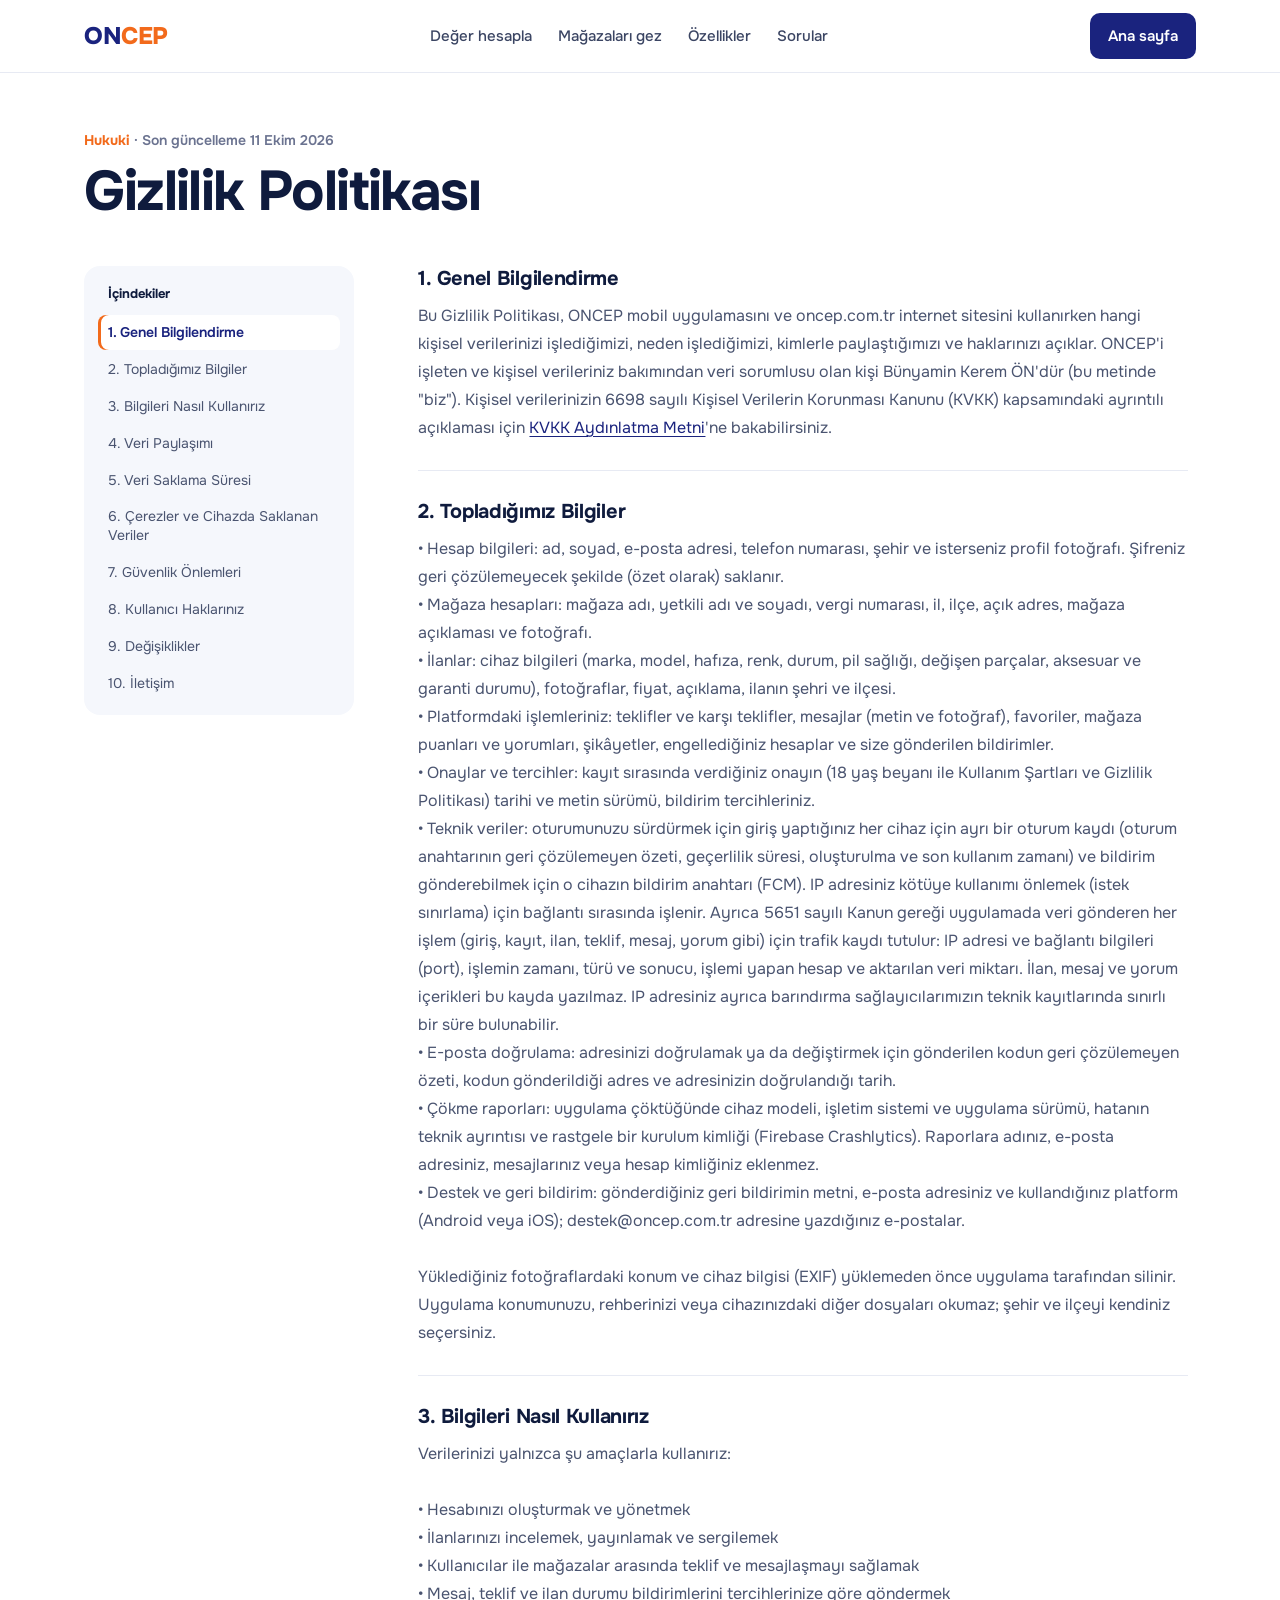
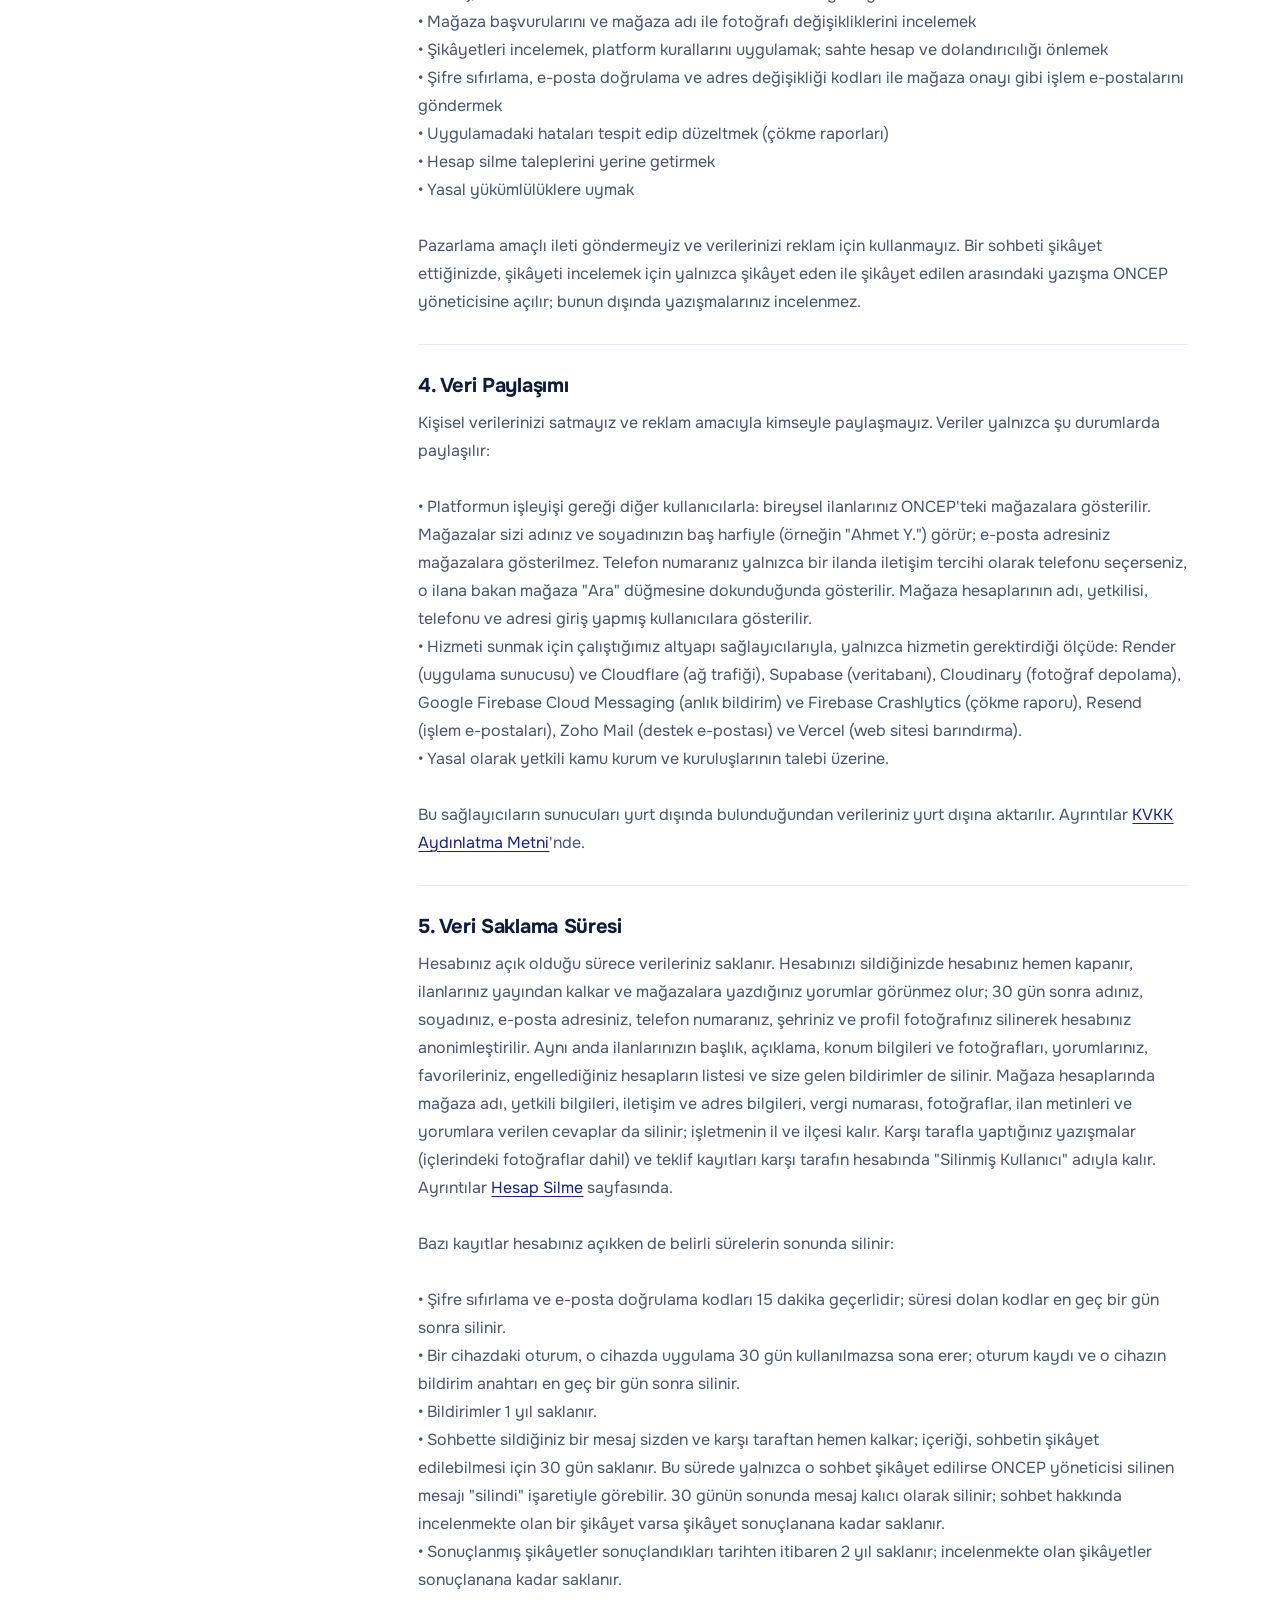
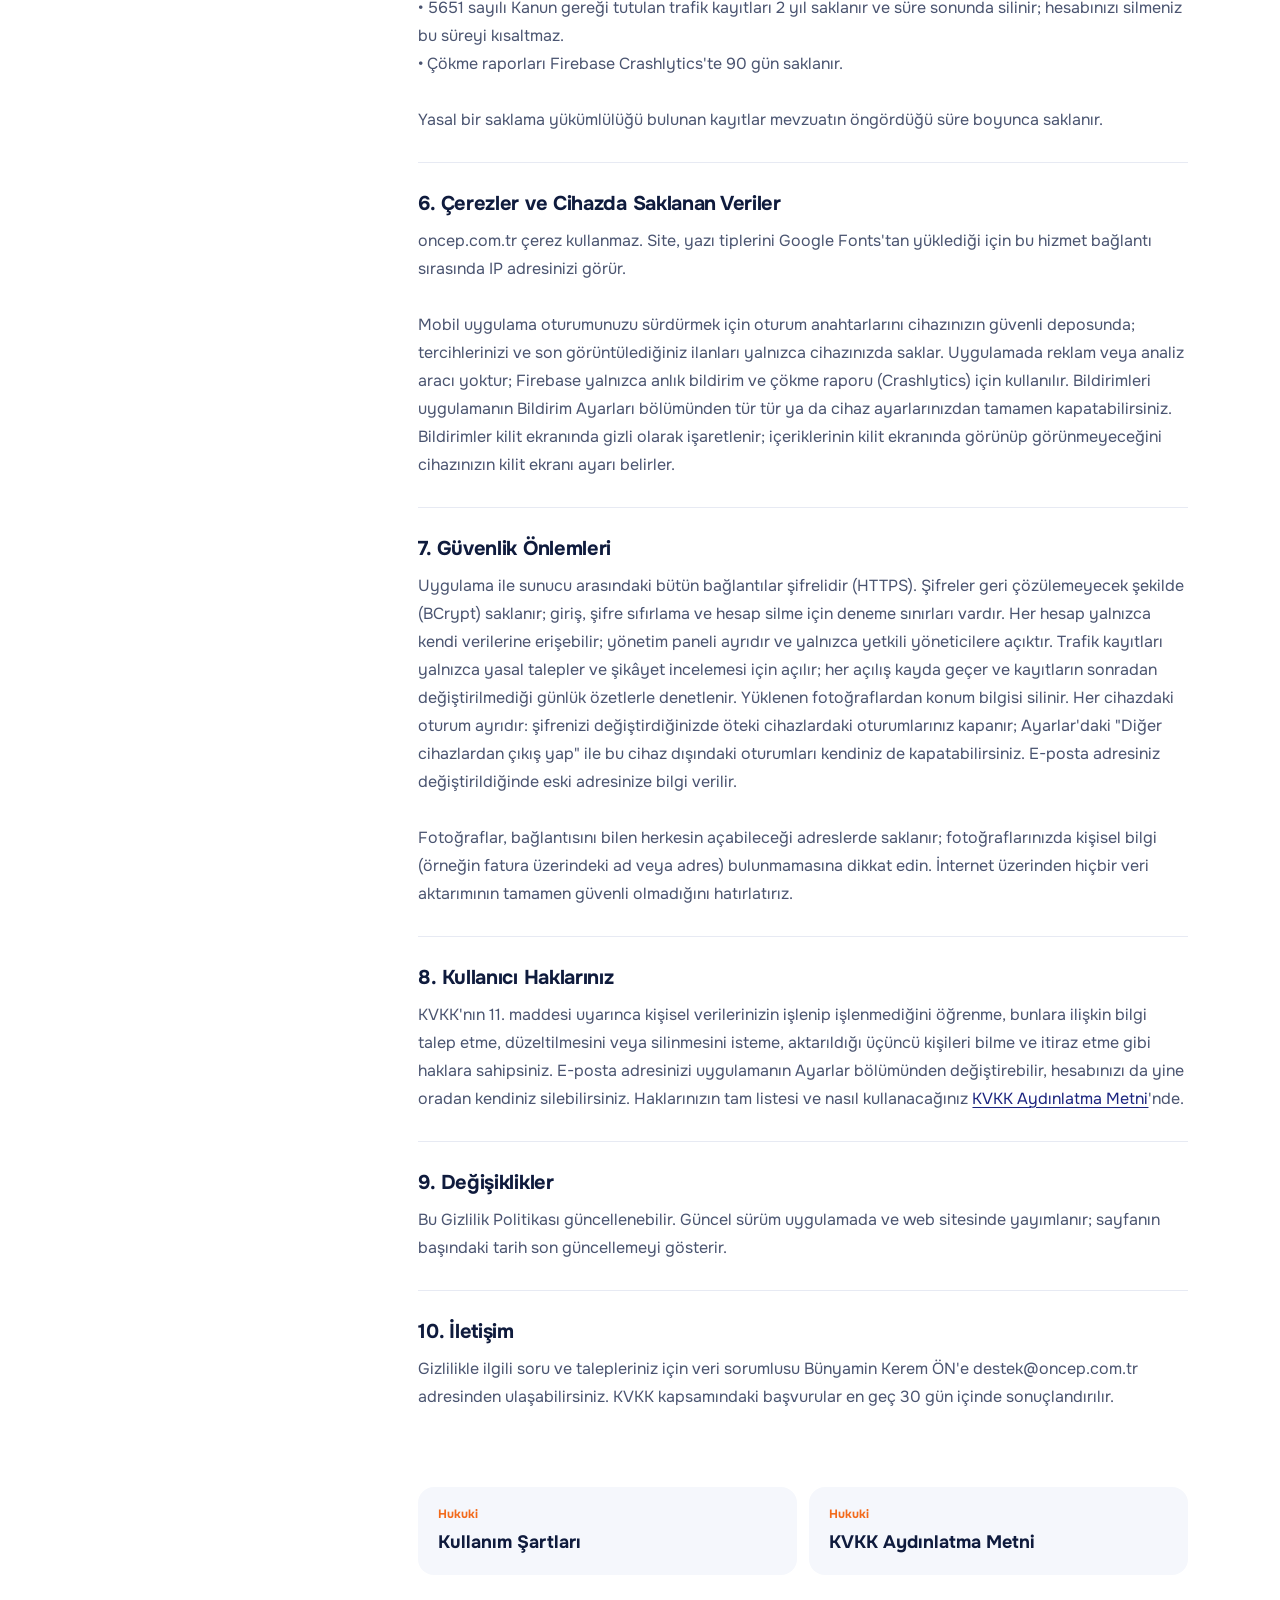
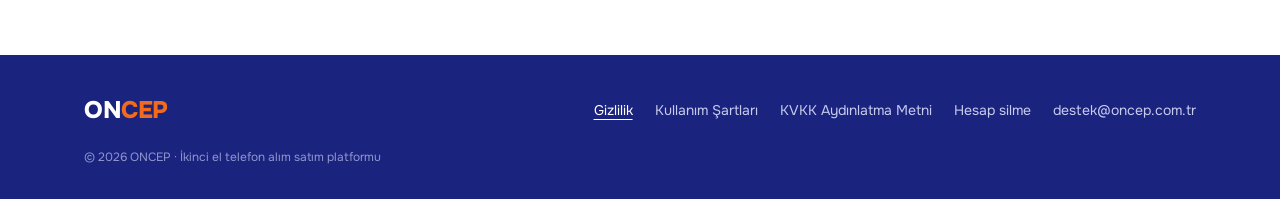
==== gizlilik/index.html @ 64d4b986 "Gizlilik §5: silinen mesaj 30 gün şikâyet için saklanıyor (Y14) Uygulamanın app_tr.arb metninden too" ====
<!DOCTYPE html>
<html lang="tr">
<head>
<meta charset="UTF-8">
<meta name="viewport" content="width=device-width, initial-scale=1.0, viewport-fit=cover">
<title>Gizlilik Politikası — ONCEP</title>
<meta name="description" content="ONCEP Gizlilik Politikası. Son güncelleme: 11 Ekim 2026.">
<link rel="canonical" href="https://oncep.com.tr/gizlilik">
<meta property="og:title" content="Gizlilik Politikası — ONCEP">
<meta property="og:type" content="article">
<meta property="og:url" content="https://oncep.com.tr/gizlilik">
<meta property="og:site_name" content="ONCEP">
<meta property="og:locale" content="tr_TR">
<meta property="og:image" content="https://oncep.com.tr/paylasim.png">
<meta property="og:image:width" content="1200">
<meta property="og:image:height" content="630">
<meta property="og:image:alt" content="ONCEP: Telefonunu sat, mağazalar teklif versin.">
<meta name="twitter:card" content="summary_large_image">
<meta name="twitter:image" content="https://oncep.com.tr/paylasim.png">
<meta name="theme-color" content="#FFFFFF">
<link rel="icon" href="/favicon.ico" sizes="16x16 32x32 48x48">
<link rel="icon" href="/favicon-96x96.png" type="image/png" sizes="96x96">
<link rel="icon" href="/favicon-192x192.png" type="image/png" sizes="192x192">
<link rel="apple-touch-icon" href="/apple-touch-icon.png">
<link rel="preconnect" href="https://fonts.googleapis.com">
<link rel="preconnect" href="https://fonts.gstatic.com" crossorigin>
<link href="https://fonts.googleapis.com/css2?family=Onest:wght@400;500;600;700;800&display=swap" rel="stylesheet">
<link rel="stylesheet" href="/sayfa.css">
</head>
<body>
  <header class="ust">
    <div class="kap">
      <a class="logo" href="/" aria-label="ONCEP ana sayfa"><b>ON</b><i>CEP</i></a>
      <nav class="ana-nav" aria-label="Site"><a href="/#hesap">Değer hesapla</a><a href="/#gez">Mağazaları gez</a><a href="/#ozellikler">Özellikler</a><a href="/#sss">Sorular</a></nav>
      <a class="cta" href="/">Ana sayfa</a>
    </div>
  </header>

  <main>
    <p class="alt-yazi"><b>Hukuki</b> · Son güncelleme 11 Ekim 2026</p>
    <h1>Gizlilik Politikası</h1>

    <div class="duzen">
      <nav class="icindekiler" aria-label="İçindekiler">
        <p class="alt-yazi">İçindekiler</p>
        <ol>
          <li><a href="#b1">1. Genel Bilgilendirme</a></li>
          <li><a href="#b2">2. Topladığımız Bilgiler</a></li>
          <li><a href="#b3">3. Bilgileri Nasıl Kullanırız</a></li>
          <li><a href="#b4">4. Veri Paylaşımı</a></li>
          <li><a href="#b5">5. Veri Saklama Süresi</a></li>
          <li><a href="#b6">6. Çerezler ve Cihazda Saklanan Veriler</a></li>
          <li><a href="#b7">7. Güvenlik Önlemleri</a></li>
          <li><a href="#b8">8. Kullanıcı Haklarınız</a></li>
          <li><a href="#b9">9. Değişiklikler</a></li>
          <li><a href="#b10">10. İletişim</a></li>
        </ol>
      </nav>

      <div class="metin">
        <section id="b1">
          <h2>1. Genel Bilgilendirme</h2>
          <p>Bu Gizlilik Politikası, ONCEP mobil uygulamasını ve oncep.com.tr internet sitesini kullanırken hangi kişisel verilerinizi işlediğimizi, neden işlediğimizi, kimlerle paylaştığımızı ve haklarınızı açıklar. ONCEP'i işleten ve kişisel verileriniz bakımından veri sorumlusu olan kişi Bünyamin Kerem ÖN'dür (bu metinde &quot;biz&quot;). Kişisel verilerinizin 6698 sayılı Kişisel Verilerin Korunması Kanunu (KVKK) kapsamındaki ayrıntılı açıklaması için <a href="/kvkk">KVKK Aydınlatma Metni</a>'ne bakabilirsiniz.</p>
        </section>
        <section id="b2">
          <h2>2. Topladığımız Bilgiler</h2>
          <p>• Hesap bilgileri: ad, soyad, e-posta adresi, telefon numarası, şehir ve isterseniz profil fotoğrafı. Şifreniz geri çözülemeyecek şekilde (özet olarak) saklanır.
• Mağaza hesapları: mağaza adı, yetkili adı ve soyadı, vergi numarası, il, ilçe, açık adres, mağaza açıklaması ve fotoğrafı.
• İlanlar: cihaz bilgileri (marka, model, hafıza, renk, durum, pil sağlığı, değişen parçalar, aksesuar ve garanti durumu), fotoğraflar, fiyat, açıklama, ilanın şehri ve ilçesi.
• Platformdaki işlemleriniz: teklifler ve karşı teklifler, mesajlar (metin ve fotoğraf), favoriler, mağaza puanları ve yorumları, şikâyetler, engellediğiniz hesaplar ve size gönderilen bildirimler.
• Onaylar ve tercihler: kayıt sırasında verdiğiniz onayın (18 yaş beyanı ile Kullanım Şartları ve Gizlilik Politikası) tarihi ve metin sürümü, bildirim tercihleriniz.
• Teknik veriler: oturumunuzu sürdürmek için giriş yaptığınız her cihaz için ayrı bir oturum kaydı (oturum anahtarının geri çözülemeyen özeti, geçerlilik süresi, oluşturulma ve son kullanım zamanı) ve bildirim gönderebilmek için o cihazın bildirim anahtarı (FCM). IP adresiniz kötüye kullanımı önlemek (istek sınırlama) için bağlantı sırasında işlenir. Ayrıca 5651 sayılı Kanun gereği uygulamada veri gönderen her işlem (giriş, kayıt, ilan, teklif, mesaj, yorum gibi) için trafik kaydı tutulur: IP adresi ve bağlantı bilgileri (port), işlemin zamanı, türü ve sonucu, işlemi yapan hesap ve aktarılan veri miktarı. İlan, mesaj ve yorum içerikleri bu kayda yazılmaz. IP adresiniz ayrıca barındırma sağlayıcılarımızın teknik kayıtlarında sınırlı bir süre bulunabilir.
• E-posta doğrulama: adresinizi doğrulamak ya da değiştirmek için gönderilen kodun geri çözülemeyen özeti, kodun gönderildiği adres ve adresinizin doğrulandığı tarih.
• Çökme raporları: uygulama çöktüğünde cihaz modeli, işletim sistemi ve uygulama sürümü, hatanın teknik ayrıntısı ve rastgele bir kurulum kimliği (Firebase Crashlytics). Raporlara adınız, e-posta adresiniz, mesajlarınız veya hesap kimliğiniz eklenmez.
• Destek ve geri bildirim: gönderdiğiniz geri bildirimin metni, e-posta adresiniz ve kullandığınız platform (Android veya iOS); destek@oncep.com.tr adresine yazdığınız e-postalar.

Yüklediğiniz fotoğraflardaki konum ve cihaz bilgisi (EXIF) yüklemeden önce uygulama tarafından silinir. Uygulama konumunuzu, rehberinizi veya cihazınızdaki diğer dosyaları okumaz; şehir ve ilçeyi kendiniz seçersiniz.</p>
        </section>
        <section id="b3">
          <h2>3. Bilgileri Nasıl Kullanırız</h2>
          <p>Verilerinizi yalnızca şu amaçlarla kullanırız:

• Hesabınızı oluşturmak ve yönetmek
• İlanlarınızı incelemek, yayınlamak ve sergilemek
• Kullanıcılar ile mağazalar arasında teklif ve mesajlaşmayı sağlamak
• Mesaj, teklif ve ilan durumu bildirimlerini tercihlerinize göre göndermek
• Mağaza başvurularını ve mağaza adı ile fotoğrafı değişikliklerini incelemek
• Şikâyetleri incelemek, platform kurallarını uygulamak; sahte hesap ve dolandırıcılığı önlemek
• Şifre sıfırlama, e-posta doğrulama ve adres değişikliği kodları ile mağaza onayı gibi işlem e-postalarını göndermek
• Uygulamadaki hataları tespit edip düzeltmek (çökme raporları)
• Hesap silme taleplerini yerine getirmek
• Yasal yükümlülüklere uymak

Pazarlama amaçlı ileti göndermeyiz ve verilerinizi reklam için kullanmayız. Bir sohbeti şikâyet ettiğinizde, şikâyeti incelemek için yalnızca şikâyet eden ile şikâyet edilen arasındaki yazışma ONCEP yöneticisine açılır; bunun dışında yazışmalarınız incelenmez.</p>
        </section>
        <section id="b4">
          <h2>4. Veri Paylaşımı</h2>
          <p>Kişisel verilerinizi satmayız ve reklam amacıyla kimseyle paylaşmayız. Veriler yalnızca şu durumlarda paylaşılır:

• Platformun işleyişi gereği diğer kullanıcılarla: bireysel ilanlarınız ONCEP'teki mağazalara gösterilir. Mağazalar sizi adınız ve soyadınızın baş harfiyle (örneğin &quot;Ahmet Y.&quot;) görür; e-posta adresiniz mağazalara gösterilmez. Telefon numaranız yalnızca bir ilanda iletişim tercihi olarak telefonu seçerseniz, o ilana bakan mağaza &quot;Ara&quot; düğmesine dokunduğunda gösterilir. Mağaza hesaplarının adı, yetkilisi, telefonu ve adresi giriş yapmış kullanıcılara gösterilir.
• Hizmeti sunmak için çalıştığımız altyapı sağlayıcılarıyla, yalnızca hizmetin gerektirdiği ölçüde: Render (uygulama sunucusu) ve Cloudflare (ağ trafiği), Supabase (veritabanı), Cloudinary (fotoğraf depolama), Google Firebase Cloud Messaging (anlık bildirim) ve Firebase Crashlytics (çökme raporu), Resend (işlem e-postaları), Zoho Mail (destek e-postası) ve Vercel (web sitesi barındırma).
• Yasal olarak yetkili kamu kurum ve kuruluşlarının talebi üzerine.

Bu sağlayıcıların sunucuları yurt dışında bulunduğundan verileriniz yurt dışına aktarılır. Ayrıntılar <a href="/kvkk">KVKK Aydınlatma Metni</a>'nde.</p>
        </section>
        <section id="b5">
          <h2>5. Veri Saklama Süresi</h2>
          <p>Hesabınız açık olduğu sürece verileriniz saklanır. Hesabınızı sildiğinizde hesabınız hemen kapanır, ilanlarınız yayından kalkar ve mağazalara yazdığınız yorumlar görünmez olur; 30 gün sonra adınız, soyadınız, e-posta adresiniz, telefon numaranız, şehriniz ve profil fotoğrafınız silinerek hesabınız anonimleştirilir. Aynı anda ilanlarınızın başlık, açıklama, konum bilgileri ve fotoğrafları, yorumlarınız, favorileriniz, engellediğiniz hesapların listesi ve size gelen bildirimler de silinir. Mağaza hesaplarında mağaza adı, yetkili bilgileri, iletişim ve adres bilgileri, vergi numarası, fotoğraflar, ilan metinleri ve yorumlara verilen cevaplar da silinir; işletmenin il ve ilçesi kalır. Karşı tarafla yaptığınız yazışmalar (içlerindeki fotoğraflar dahil) ve teklif kayıtları karşı tarafın hesabında &quot;Silinmiş Kullanıcı&quot; adıyla kalır. Ayrıntılar <a href="/hesap-silme">Hesap Silme</a> sayfasında.

Bazı kayıtlar hesabınız açıkken de belirli sürelerin sonunda silinir:

• Şifre sıfırlama ve e-posta doğrulama kodları 15 dakika geçerlidir; süresi dolan kodlar en geç bir gün sonra silinir.
• Bir cihazdaki oturum, o cihazda uygulama 30 gün kullanılmazsa sona erer; oturum kaydı ve o cihazın bildirim anahtarı en geç bir gün sonra silinir.
• Bildirimler 1 yıl saklanır.
• Sohbette sildiğiniz bir mesaj sizden ve karşı taraftan hemen kalkar; içeriği, sohbetin şikâyet edilebilmesi için 30 gün saklanır. Bu sürede yalnızca o sohbet şikâyet edilirse ONCEP yöneticisi silinen mesajı &quot;silindi&quot; işaretiyle görebilir. 30 günün sonunda mesaj kalıcı olarak silinir; sohbet hakkında incelenmekte olan bir şikâyet varsa şikâyet sonuçlanana kadar saklanır.
• Sonuçlanmış şikâyetler sonuçlandıkları tarihten itibaren 2 yıl saklanır; incelenmekte olan şikâyetler sonuçlanana kadar saklanır.
• 5651 sayılı Kanun gereği tutulan trafik kayıtları 2 yıl saklanır ve süre sonunda silinir; hesabınızı silmeniz bu süreyi kısaltmaz.
• Çökme raporları Firebase Crashlytics'te 90 gün saklanır.

Yasal bir saklama yükümlülüğü bulunan kayıtlar mevzuatın öngördüğü süre boyunca saklanır.</p>
        </section>
        <section id="b6">
          <h2>6. Çerezler ve Cihazda Saklanan Veriler</h2>
          <p>oncep.com.tr çerez kullanmaz. Site, yazı tiplerini Google Fonts'tan yüklediği için bu hizmet bağlantı sırasında IP adresinizi görür.

Mobil uygulama oturumunuzu sürdürmek için oturum anahtarlarını cihazınızın güvenli deposunda; tercihlerinizi ve son görüntülediğiniz ilanları yalnızca cihazınızda saklar. Uygulamada reklam veya analiz aracı yoktur; Firebase yalnızca anlık bildirim ve çökme raporu (Crashlytics) için kullanılır. Bildirimleri uygulamanın Bildirim Ayarları bölümünden tür tür ya da cihaz ayarlarınızdan tamamen kapatabilirsiniz. Bildirimler kilit ekranında gizli olarak işaretlenir; içeriklerinin kilit ekranında görünüp görünmeyeceğini cihazınızın kilit ekranı ayarı belirler.</p>
        </section>
        <section id="b7">
          <h2>7. Güvenlik Önlemleri</h2>
          <p>Uygulama ile sunucu arasındaki bütün bağlantılar şifrelidir (HTTPS). Şifreler geri çözülemeyecek şekilde (BCrypt) saklanır; giriş, şifre sıfırlama ve hesap silme için deneme sınırları vardır. Her hesap yalnızca kendi verilerine erişebilir; yönetim paneli ayrıdır ve yalnızca yetkili yöneticilere açıktır. Trafik kayıtları yalnızca yasal talepler ve şikâyet incelemesi için açılır; her açılış kayda geçer ve kayıtların sonradan değiştirilmediği günlük özetlerle denetlenir. Yüklenen fotoğraflardan konum bilgisi silinir. Her cihazdaki oturum ayrıdır: şifrenizi değiştirdiğinizde öteki cihazlardaki oturumlarınız kapanır; Ayarlar'daki &quot;Diğer cihazlardan çıkış yap&quot; ile bu cihaz dışındaki oturumları kendiniz de kapatabilirsiniz. E-posta adresiniz değiştirildiğinde eski adresinize bilgi verilir.

Fotoğraflar, bağlantısını bilen herkesin açabileceği adreslerde saklanır; fotoğraflarınızda kişisel bilgi (örneğin fatura üzerindeki ad veya adres) bulunmamasına dikkat edin. İnternet üzerinden hiçbir veri aktarımının tamamen güvenli olmadığını hatırlatırız.</p>
        </section>
        <section id="b8">
          <h2>8. Kullanıcı Haklarınız</h2>
          <p>KVKK'nın 11. maddesi uyarınca kişisel verilerinizin işlenip işlenmediğini öğrenme, bunlara ilişkin bilgi talep etme, düzeltilmesini veya silinmesini isteme, aktarıldığı üçüncü kişileri bilme ve itiraz etme gibi haklara sahipsiniz. E-posta adresinizi uygulamanın Ayarlar bölümünden değiştirebilir, hesabınızı da yine oradan kendiniz silebilirsiniz. Haklarınızın tam listesi ve nasıl kullanacağınız <a href="/kvkk">KVKK Aydınlatma Metni</a>'nde.</p>
        </section>
        <section id="b9">
          <h2>9. Değişiklikler</h2>
          <p>Bu Gizlilik Politikası güncellenebilir. Güncel sürüm uygulamada ve web sitesinde yayımlanır; sayfanın başındaki tarih son güncellemeyi gösterir.</p>
        </section>
        <section id="b10">
          <h2>10. İletişim</h2>
          <p>Gizlilikle ilgili soru ve talepleriniz için veri sorumlusu Bünyamin Kerem ÖN'e destek@oncep.com.tr adresinden ulaşabilirsiniz. KVKK kapsamındaki başvurular en geç 30 gün içinde sonuçlandırılır.</p>
        </section>

        <nav class="diger" aria-label="Diğer hukuki metinler">
          <a href="/kullanim-sartlari"><small>Hukuki</small><b>Kullanım Şartları</b></a>
          <a href="/kvkk"><small>Hukuki</small><b>KVKK Aydınlatma Metni</b></a>
        </nav>
      </div>
    </div>
  </main>

  <footer class="alt">
    <div class="kap">
      <div class="alt-ust">
        <a class="logo" href="/" aria-label="ONCEP ana sayfa"><b>ON</b><i>CEP</i></a>
        <nav aria-label="Yasal ve iletişim"><a href="/gizlilik" aria-current="page">Gizlilik</a><a href="/kullanim-sartlari">Kullanım Şartları</a><a href="/kvkk">KVKK Aydınlatma Metni</a><a href="/hesap-silme">Hesap silme</a><a href="mailto:destek@oncep.com.tr">destek@oncep.com.tr</a></nav>
      </div>
      <p class="telif">© 2026 ONCEP · İkinci el telefon alım satım platformu</p>
    </div>
  </footer>

  <script>
    // İçindekilerde okunan bölümü işaretle. Yalnız görsel yardım; JS yoksa sayfa aynı.
    (function () {
      var baglar = Array.prototype.slice.call(document.querySelectorAll('.icindekiler a'));
      if (!('IntersectionObserver' in window) || !baglar.length) return;
      var gozcu = new IntersectionObserver(function (girdiler) {
        girdiler.forEach(function (g) {
          if (!g.isIntersecting) return;
          baglar.forEach(function (a) { a.classList.toggle('aktif', a.getAttribute('href') === '#' + g.target.id); });
        });
      }, { rootMargin: '-20% 0px -70% 0px' });
      document.querySelectorAll('.metin section').forEach(function (s) { gozcu.observe(s); });
    })();
  </script>
</body>
</html>
---- sayfa.css ----
/* Alt sayfaların ortak stili: gizlilik, kvkk, kullanim-sartlari, hesap-silme, ilan-ac.
   Renkler ve yazı tipi ana sayfayla (tool/ana-sayfa/uret.js) aynı; biri değişirse öbürü de.
   Türkçe büyük harf tuzağı yüzünden text-transform: uppercase KULLANILMIYOR. */
:root {
  color-scheme: light;
  --zemin: #FFFFFF; --zemin-2: #F5F7FC; --yumusak: #F1F3FA; --cizgi: #E7EAF3; --alan: #D9DEEC;
  --murekkep: #0F1B3D; --metin: #4A5470; --soluk: #6B7390;
  --lacivert: #1A237E; --lacivert-metin: #C7CCEE;
  --turuncu: #F26A1B;
  --yazi: 'Onest', system-ui, -apple-system, 'Segoe UI', sans-serif;
  --kenar: clamp(20px, 6.6vw, 96px);
}
* { box-sizing: border-box; }
html { scroll-padding-top: 96px; scroll-behavior: smooth; }
body { margin: 0; background: var(--zemin); color: var(--murekkep); font-family: var(--yazi); font-size: 16px; line-height: 1.6; -webkit-font-smoothing: antialiased; }
a { color: var(--lacivert); text-underline-offset: 3px; }
a:hover { color: var(--turuncu); }
:focus-visible { outline: 2px solid var(--turuncu); outline-offset: 3px; border-radius: 4px; }
.kap { max-width: 1280px; margin: 0 auto; padding-left: var(--kenar); padding-right: var(--kenar); }
.logo { font-weight: 800; font-size: 24px; letter-spacing: -0.5px; text-decoration: none; }
.logo b { color: var(--lacivert); font-weight: 800; }
.logo i { color: var(--turuncu); font-style: normal; }

/* Üst çubuk */
.ust { position: sticky; top: 0; z-index: 30; background: rgba(255, 255, 255, 0.95); -webkit-backdrop-filter: blur(10px); backdrop-filter: blur(10px); border-bottom: 1px solid var(--cizgi); }
.ust .kap { display: flex; align-items: center; justify-content: space-between; gap: 24px; height: 72px; }
.ana-nav { display: flex; gap: 26px; font-size: 15px; font-weight: 500; }
.ana-nav a { text-decoration: none; color: #3B4563; }
.ana-nav a:hover { color: var(--turuncu); }
.ust .cta { text-decoration: none; background: var(--lacivert); color: #FFFFFF; padding: 11px 18px; border-radius: 10px; font-size: 15px; font-weight: 600; white-space: nowrap; }
.ust .cta:hover { color: #FFFFFF; background: #141B66; }

/* Belge sayfaları: gizlilik, kvkk, kullanım şartları, hesap silme */
main { max-width: 1280px; margin: 0 auto; padding: 56px var(--kenar) 80px; }
.alt-yazi { margin: 0; font-size: 14px; font-weight: 600; color: var(--soluk); }
.alt-yazi b { color: var(--turuncu); font-weight: 700; }
h1 { margin: 12px 0 0; font-size: clamp(34px, 5vw, 56px); line-height: 1.05; letter-spacing: -1.6px; font-weight: 700; text-wrap: balance; }
.duzen { display: grid; grid-template-columns: 270px minmax(0, 1fr); gap: clamp(32px, 5vw, 72px); margin-top: 44px; align-items: start; }
.icindekiler { position: sticky; top: 96px; background: var(--zemin-2); border-radius: 16px; padding: 18px 14px 14px; }
.icindekiler .alt-yazi { padding: 0 10px; font-size: 13px; font-weight: 700; color: var(--murekkep); }
.icindekiler ol { list-style: none; margin: 10px 0 0; padding: 0; display: grid; gap: 2px; }
.icindekiler a { display: block; padding: 8px 10px; border-radius: 8px; color: var(--metin); text-decoration: none; font-size: 14px; line-height: 1.35; }
.icindekiler a:hover { background: #FFFFFF; color: var(--murekkep); }
.icindekiler a.aktif { background: #FFFFFF; color: var(--lacivert); font-weight: 600; box-shadow: inset 3px 0 0 var(--turuncu); }
.metin { max-width: 70ch; min-width: 0; }
.metin section { padding: 28px 0; border-top: 1px solid var(--cizgi); }
.metin section:first-child { border-top: 0; padding-top: 0; }
h2 { margin: 0 0 10px; font-size: 20px; font-weight: 700; line-height: 1.3; letter-spacing: -0.3px; }
.metin section p { margin: 0; white-space: pre-line; color: var(--metin); line-height: 1.75; overflow-wrap: anywhere; }
.diger { margin-top: 48px; display: grid; grid-template-columns: repeat(2, minmax(0, 1fr)); gap: 12px; }
.diger a { display: flex; flex-direction: column; gap: 4px; padding: 18px 20px; border-radius: 16px; background: var(--zemin-2); color: var(--murekkep); text-decoration: none; }
.diger a:hover { color: var(--murekkep); box-shadow: inset 0 0 0 1.5px var(--alan); }
.diger small { font-size: 12px; font-weight: 700; color: var(--turuncu); }
.diger b { font-size: 18px; }

/* Paylaşılan ilan sayfası */
.ilan-sayfa { background: var(--zemin-2); }
.ilan-ana { max-width: 680px; padding-top: 72px; padding-bottom: 96px; }
.ilan-kart { background: #FFFFFF; border-radius: 24px; padding: clamp(24px, 5vw, 44px); box-shadow: 0 1px 0 var(--cizgi), 0 24px 48px rgba(15, 27, 61, 0.08); display: flex; flex-direction: column; gap: 18px; }
.ilan-kart h1 { margin: 0; }
.ilan-kart h1 em { font-style: normal; color: var(--turuncu); }
.ilan-kart > p { margin: 0; font-size: 17px; line-height: 1.55; color: var(--metin); }
.ilan-kart > p.alt-yazi { font-size: 14px; color: var(--soluk); }
.ilan-kart > p.not { font-size: 14px; color: var(--soluk); }
.dugmeler { display: flex; gap: 12px; flex-wrap: wrap; }
.dugme { display: inline-flex; align-items: center; justify-content: center; padding: 15px 22px; border-radius: 12px; font-size: 16px; font-weight: 600; text-decoration: none; text-align: center; }
.dugme.ana { background: var(--turuncu); color: #FFFFFF; }
.dugme.ana:hover { background: #DD5A0E; color: #FFFFFF; }
.dugme.ikincil { background: var(--yumusak); color: var(--lacivert); }

/* Alt bilgi */
.alt { background: var(--lacivert); color: var(--lacivert-metin); }
.alt .kap { padding-top: 36px; padding-bottom: 32px; display: flex; flex-direction: column; gap: 18px; }
.alt-ust { display: flex; justify-content: space-between; align-items: center; gap: 18px; flex-wrap: wrap; }
.alt .logo b { color: #FFFFFF; }
.alt nav { display: flex; flex-wrap: wrap; gap: 10px 22px; font-size: 14px; }
.alt nav a { color: var(--lacivert-metin); text-decoration: none; }
.alt nav a:hover, .alt nav a[aria-current] { color: #FFFFFF; }
.alt nav a[aria-current] { text-decoration: underline; text-underline-offset: 4px; }
.telif { margin: 0; font-size: 12px; line-height: 1.6; color: #8F96CF; }

@media (max-width: 900px) {
  .ana-nav { display: none; }
  .duzen { grid-template-columns: 1fr; gap: 28px; margin-top: 32px; }
  .icindekiler { position: static; }
}
@media (max-width: 560px) {
  main { padding-top: 36px; padding-bottom: 56px; }
  .diger { grid-template-columns: 1fr; }
  .dugmeler { flex-direction: column; }
  .ilan-ana { padding-top: 32px; }
}
@media (prefers-reduced-motion: reduce) {
  html { scroll-behavior: auto; }
}
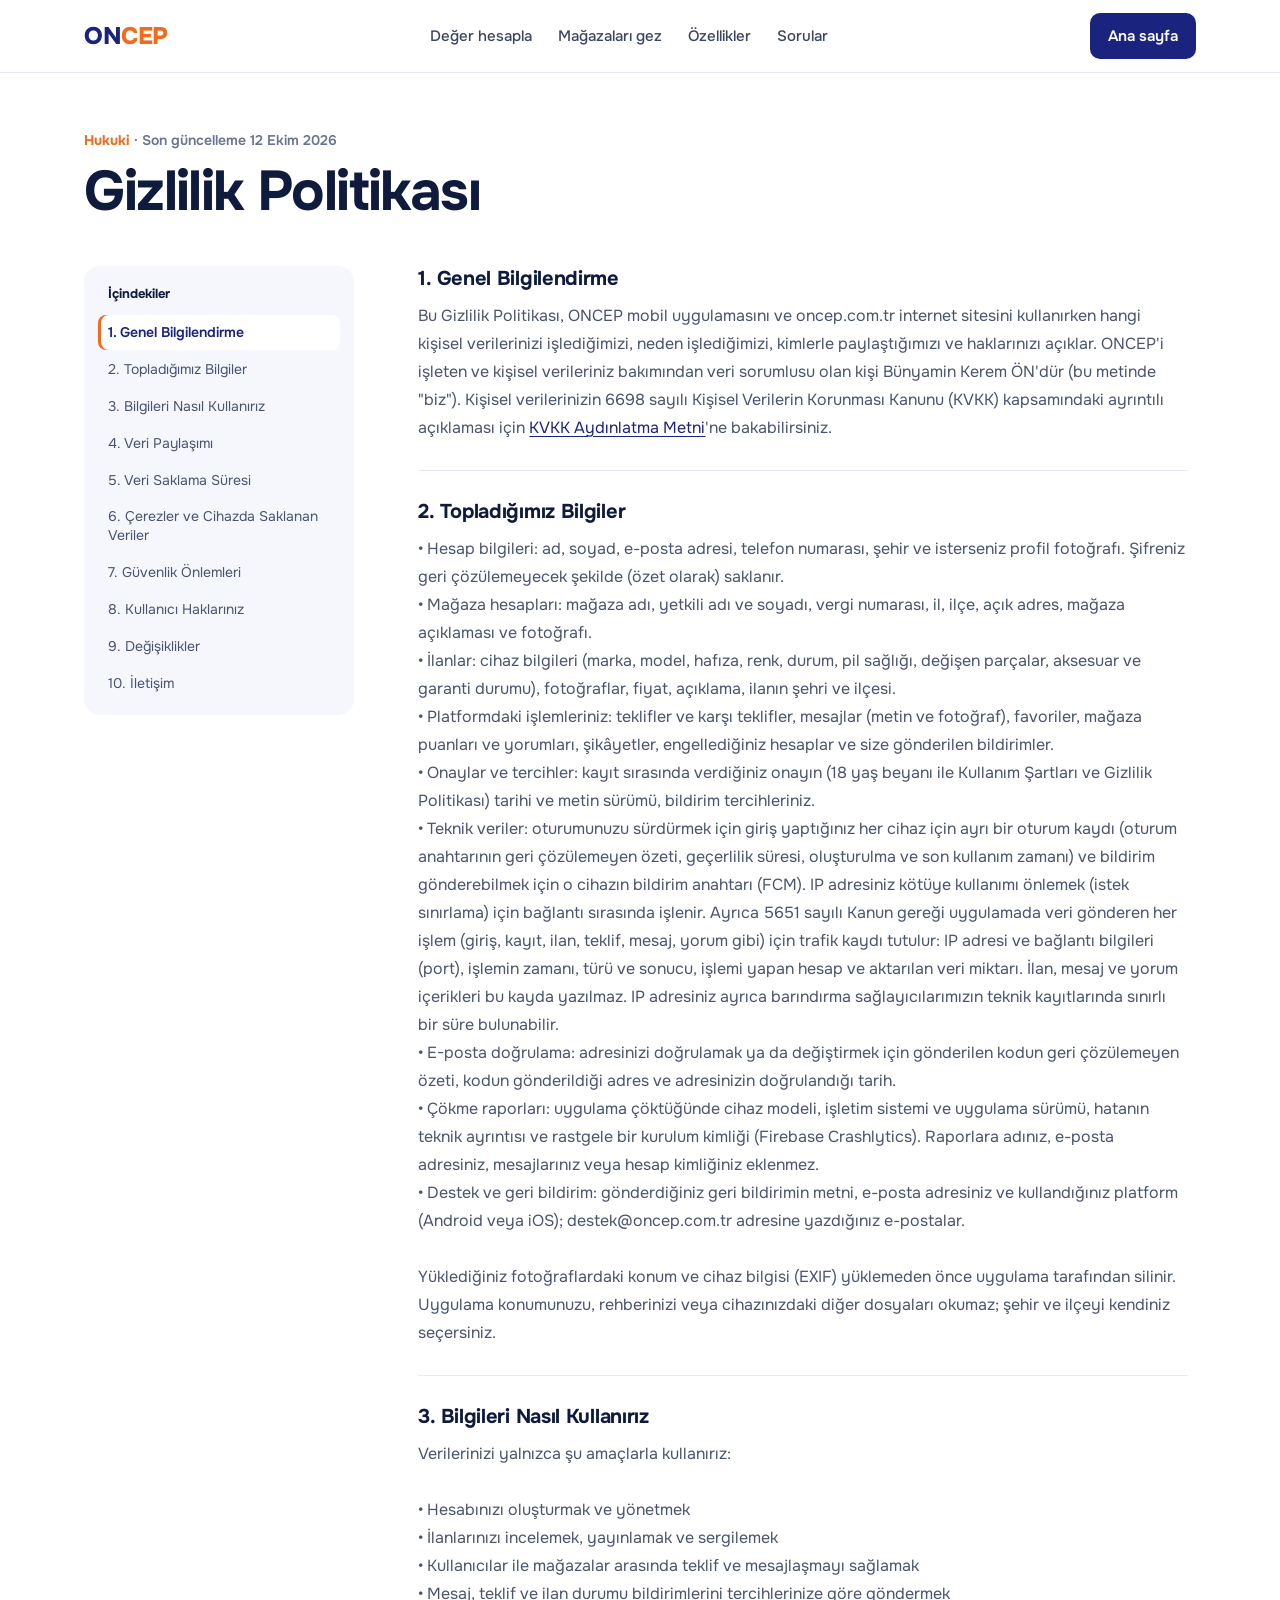
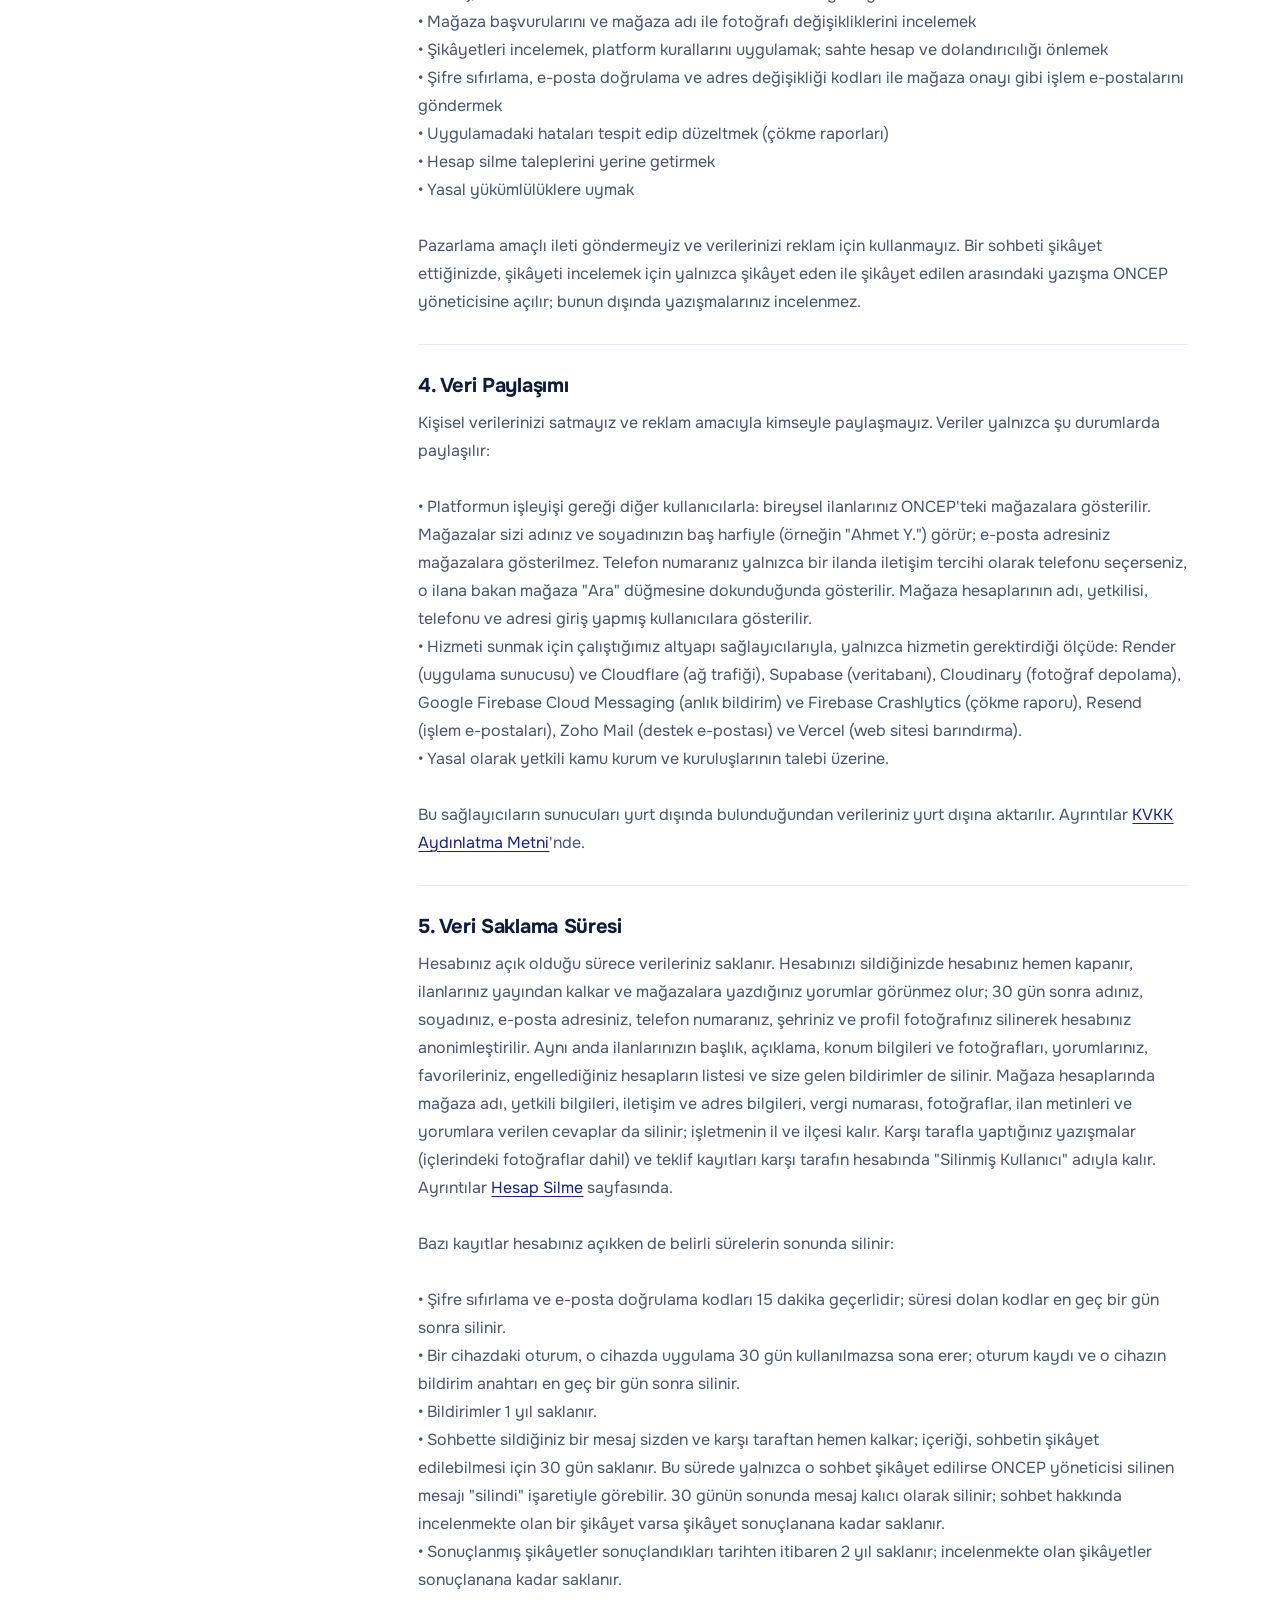
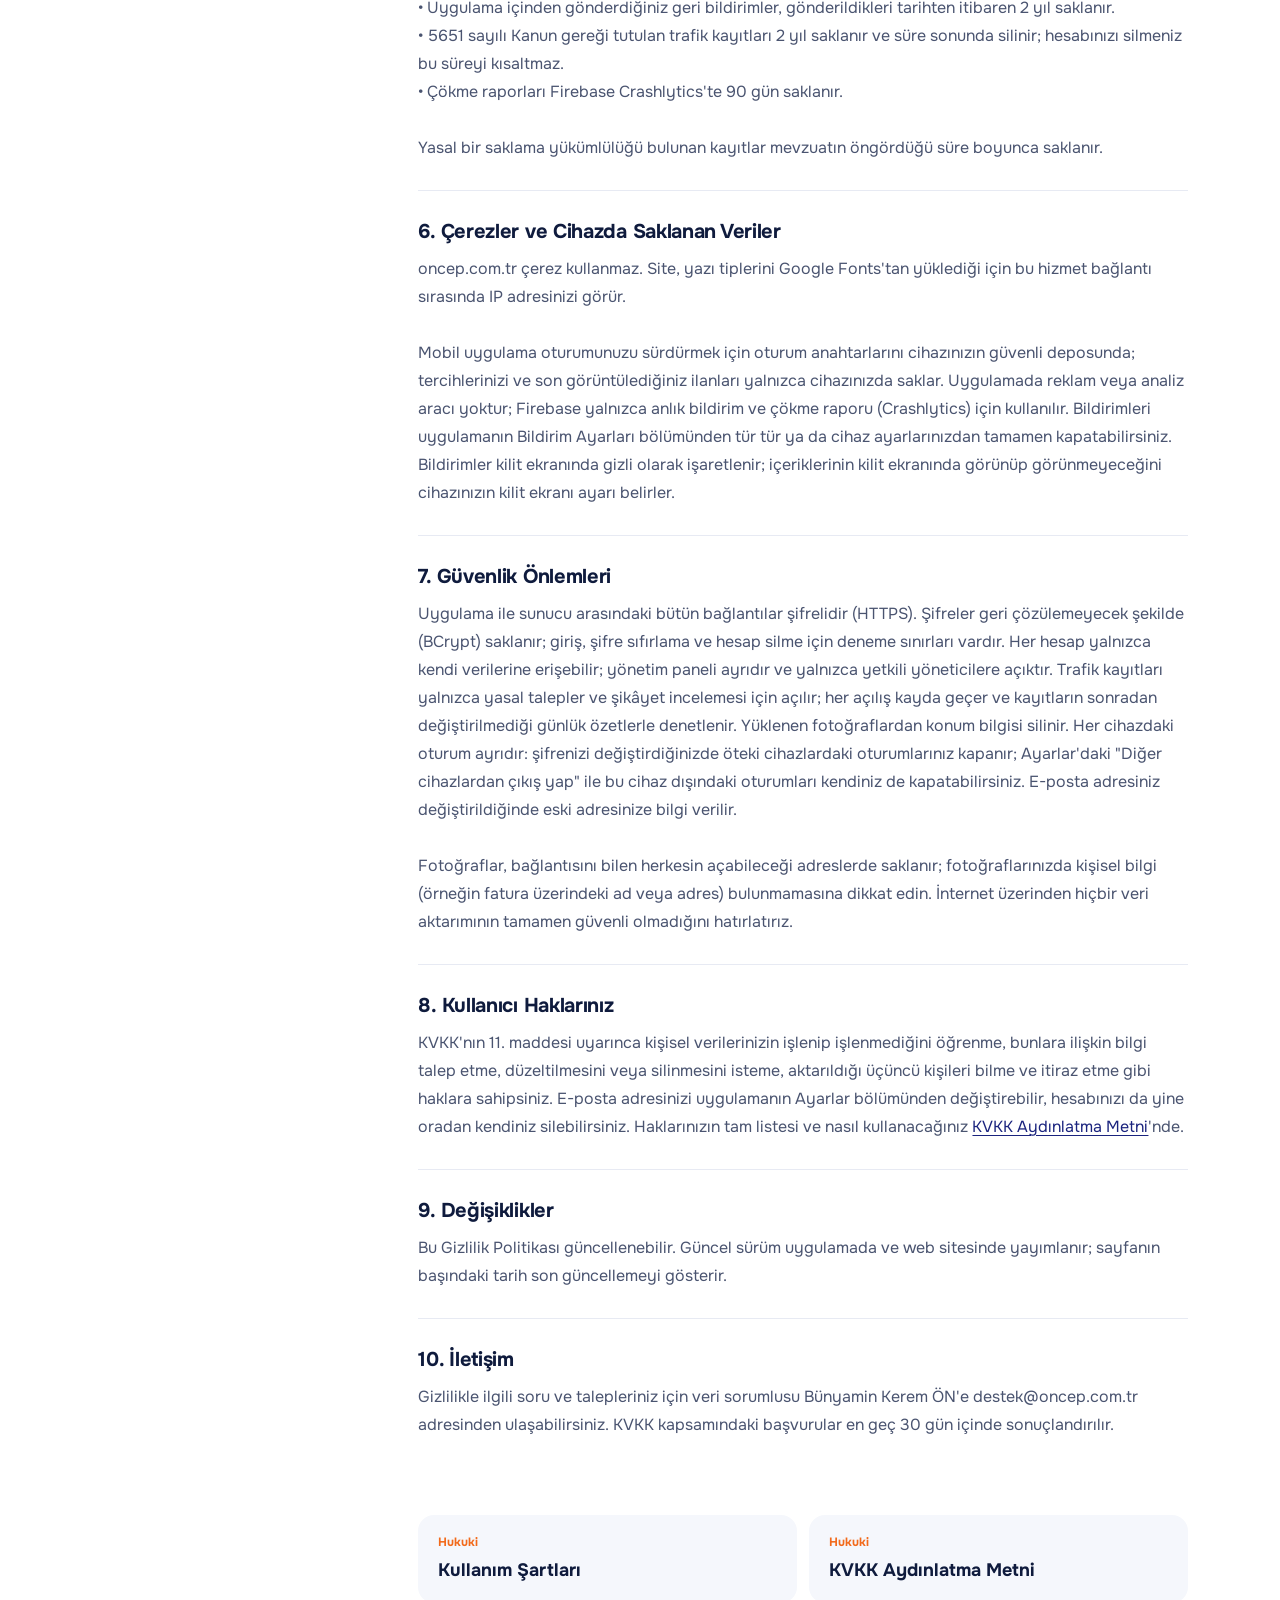
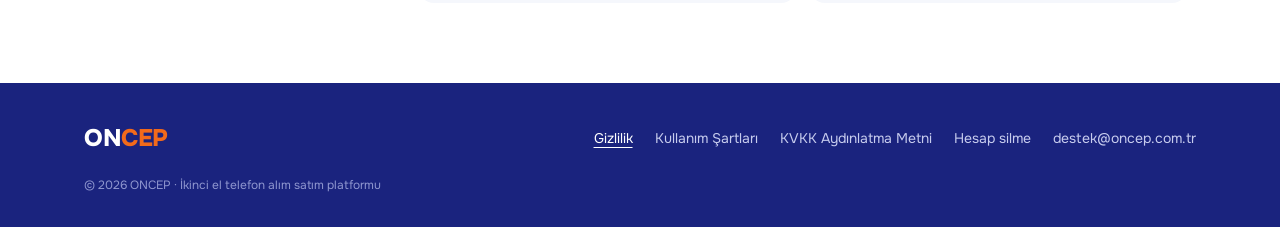
==== commit 5e2f3822: "Gizlilik §5: geri bildirimler 2 yıl saklanır (12 Ekim 2026) Co-Authored-By: Claude Opus 5.5 <noreply" ====
--- a/gizlilik/index.html
+++ b/gizlilik/index.html
@@ -4,7 +4,7 @@
 <meta charset="UTF-8">
 <meta name="viewport" content="width=device-width, initial-scale=1.0, viewport-fit=cover">
 <title>Gizlilik Politikası — ONCEP</title>
-<meta name="description" content="ONCEP Gizlilik Politikası. Son güncelleme: 11 Ekim 2026.">
+<meta name="description" content="ONCEP Gizlilik Politikası. Son güncelleme: 12 Ekim 2026.">
 <link rel="canonical" href="https://oncep.com.tr/gizlilik">
 <meta property="og:title" content="Gizlilik Politikası — ONCEP">
 <meta property="og:type" content="article">
@@ -37,7 +37,7 @@
   </header>
 
   <main>
-    <p class="alt-yazi"><b>Hukuki</b> · Son güncelleme 11 Ekim 2026</p>
+    <p class="alt-yazi"><b>Hukuki</b> · Son güncelleme 12 Ekim 2026</p>
     <h1>Gizlilik Politikası</h1>
 
     <div class="duzen">
@@ -114,6 +114,7 @@
 • Bildirimler 1 yıl saklanır.
 • Sohbette sildiğiniz bir mesaj sizden ve karşı taraftan hemen kalkar; içeriği, sohbetin şikâyet edilebilmesi için 30 gün saklanır. Bu sürede yalnızca o sohbet şikâyet edilirse ONCEP yöneticisi silinen mesajı &quot;silindi&quot; işaretiyle görebilir. 30 günün sonunda mesaj kalıcı olarak silinir; sohbet hakkında incelenmekte olan bir şikâyet varsa şikâyet sonuçlanana kadar saklanır.
 • Sonuçlanmış şikâyetler sonuçlandıkları tarihten itibaren 2 yıl saklanır; incelenmekte olan şikâyetler sonuçlanana kadar saklanır.
+• Uygulama içinden gönderdiğiniz geri bildirimler, gönderildikleri tarihten itibaren 2 yıl saklanır.
 • 5651 sayılı Kanun gereği tutulan trafik kayıtları 2 yıl saklanır ve süre sonunda silinir; hesabınızı silmeniz bu süreyi kısaltmaz.
 • Çökme raporları Firebase Crashlytics'te 90 gün saklanır.
 
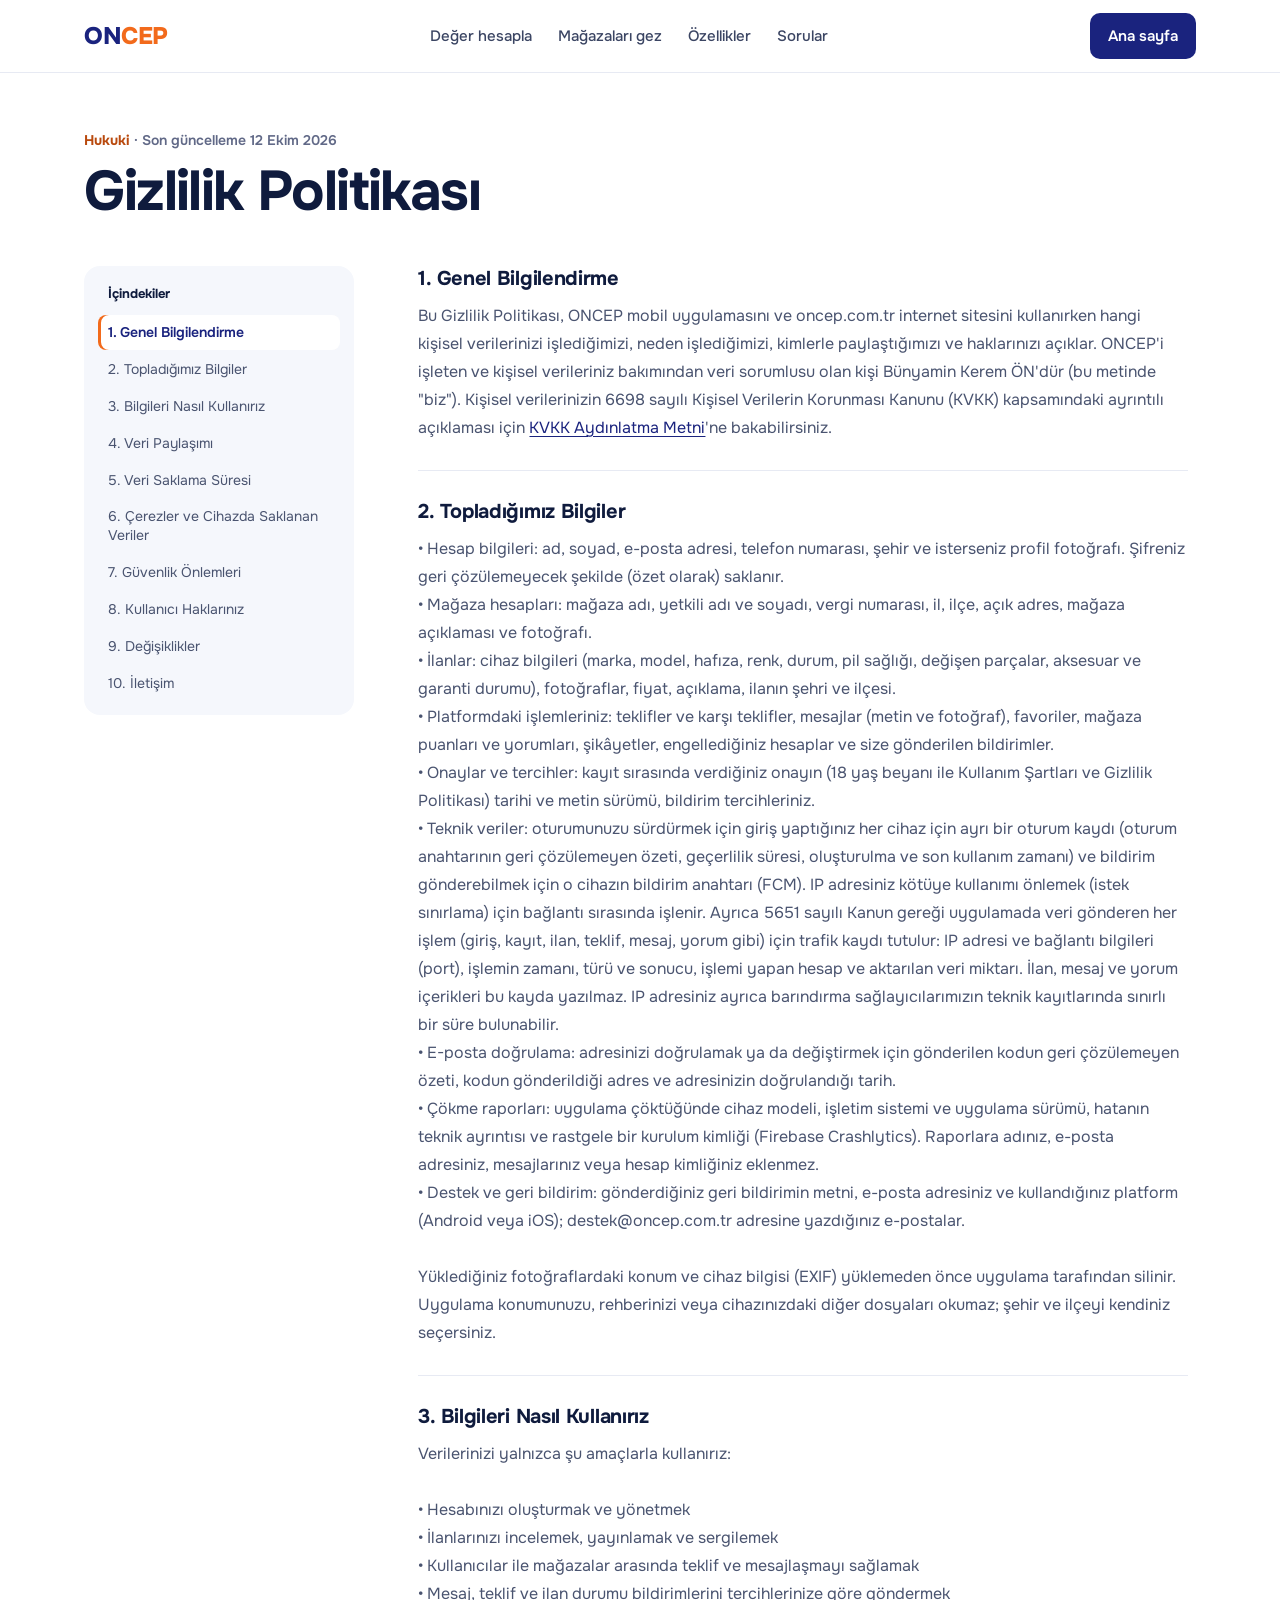
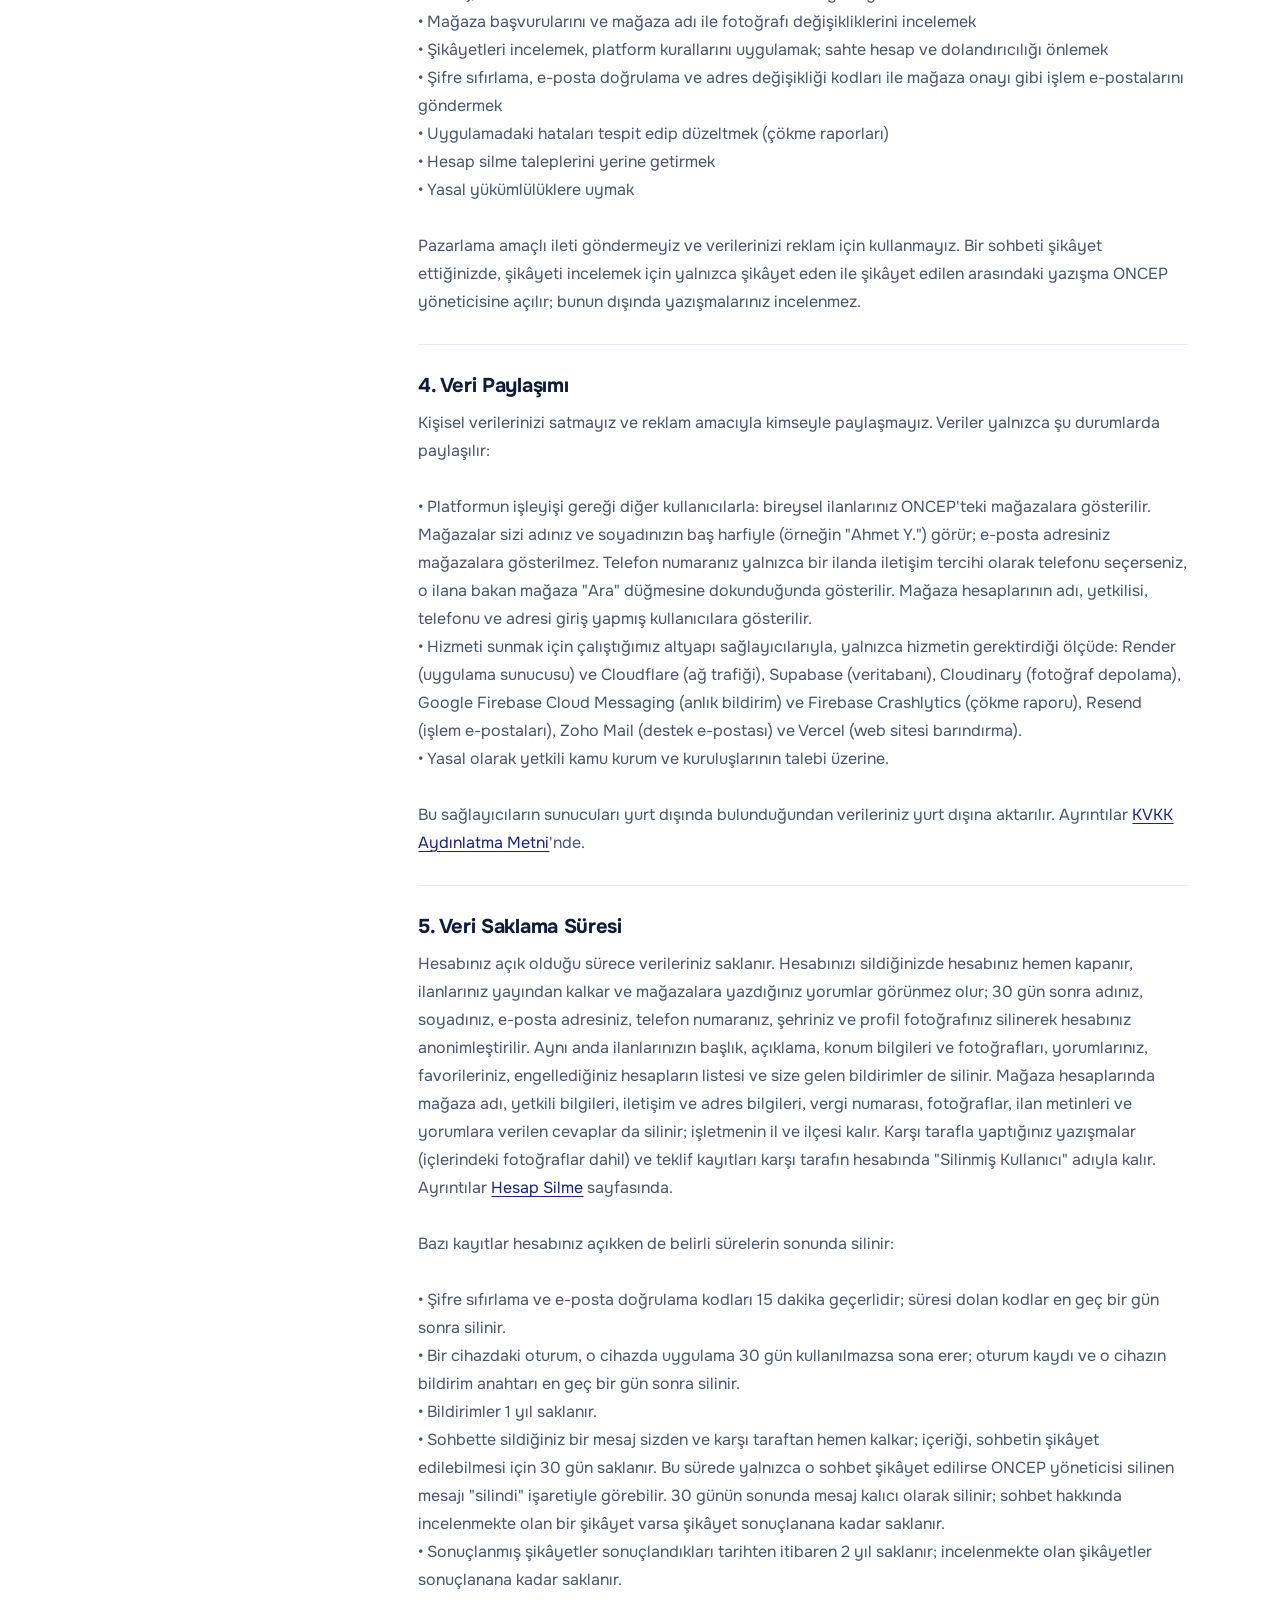
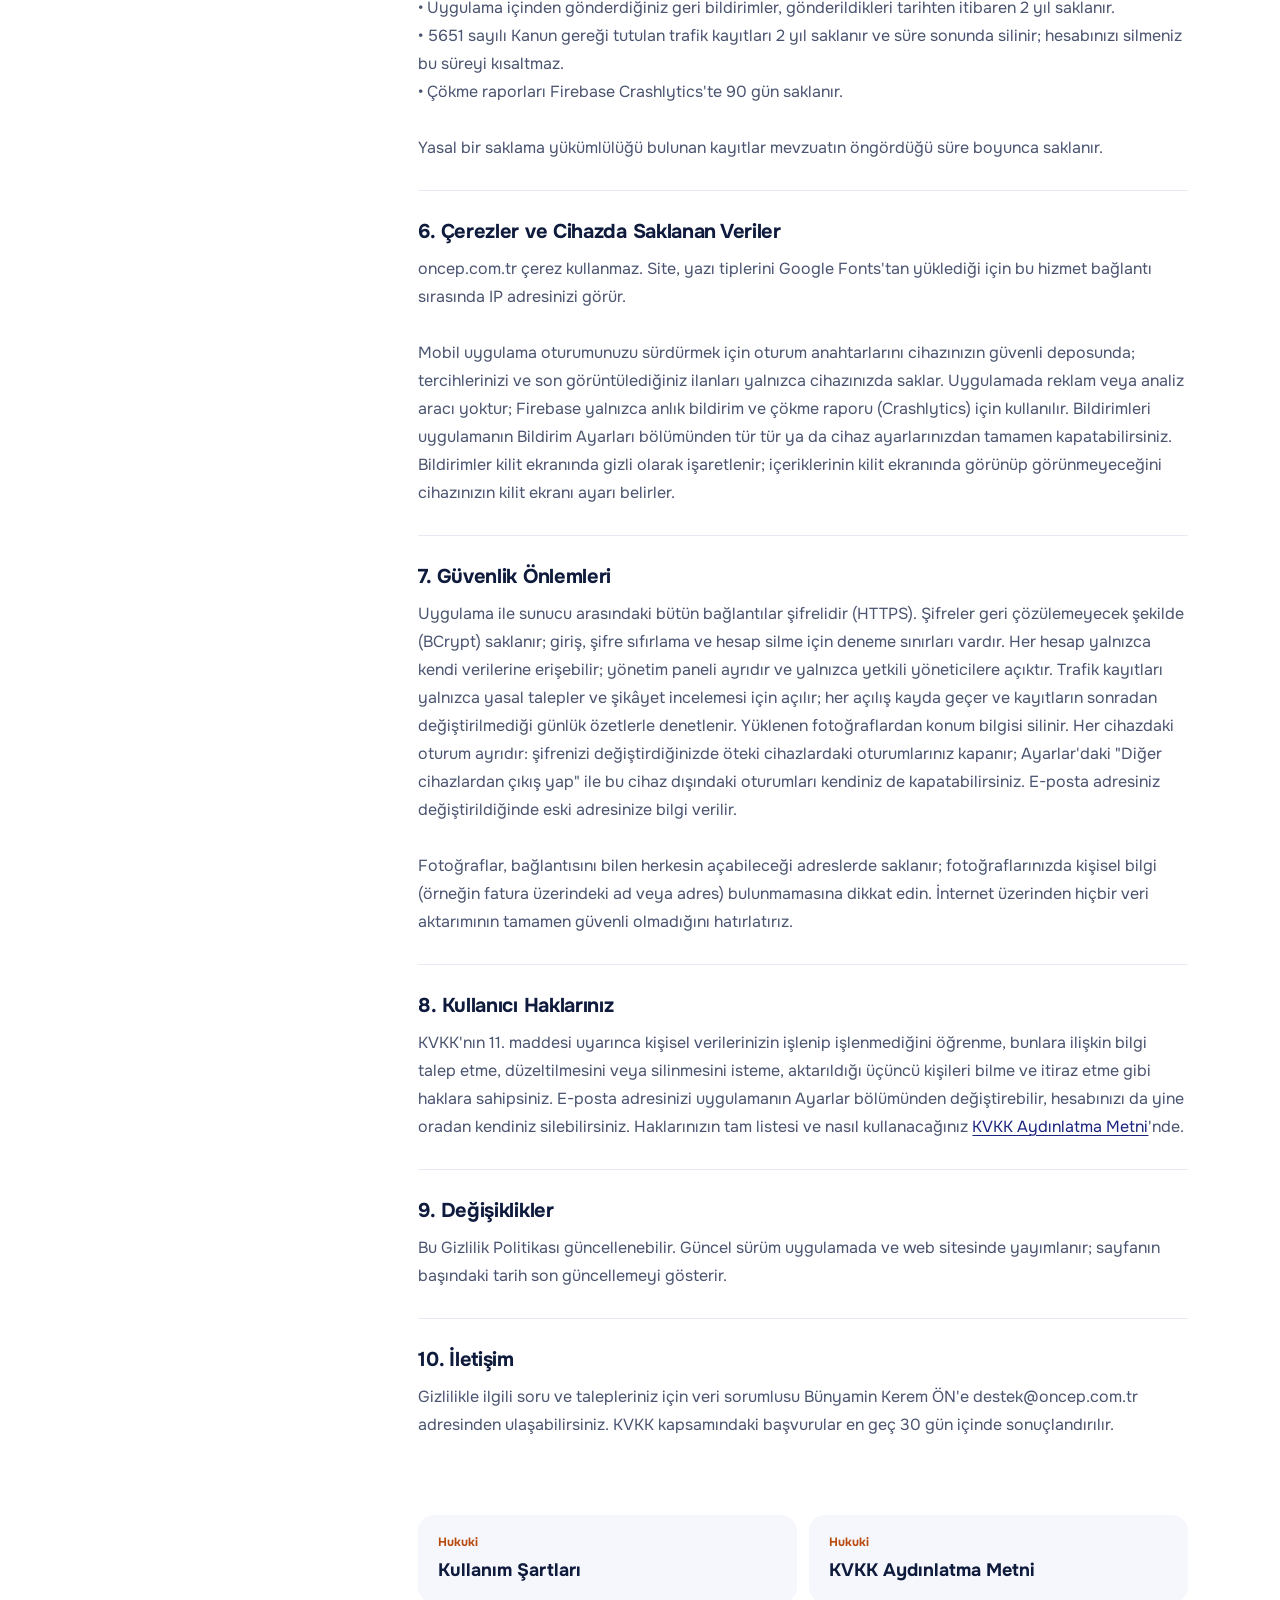
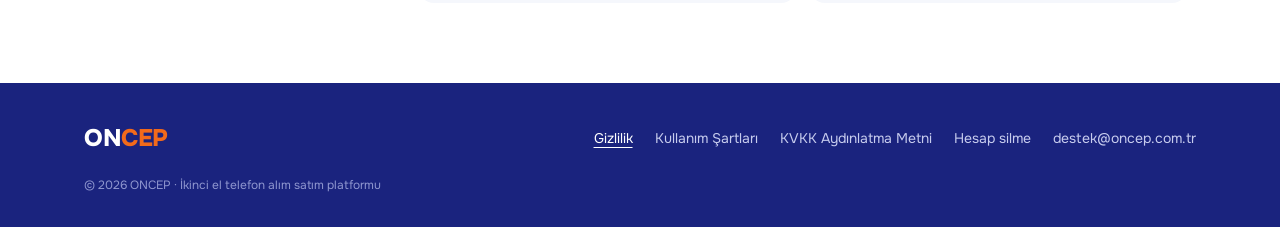
==== commit e8db7fb9: "Kozmetik (site): Şartlar §10 yazımı, yasal sayfalarda og:description, 'İçeriğe geç', mobil menü Esc," ====
--- a/gizlilik/index.html
+++ b/gizlilik/index.html
@@ -7,6 +7,9 @@
 <meta name="description" content="ONCEP Gizlilik Politikası. Son güncelleme: 12 Ekim 2026.">
 <link rel="canonical" href="https://oncep.com.tr/gizlilik">
 <meta property="og:title" content="Gizlilik Politikası — ONCEP">
+<meta property="og:description" content="ONCEP hangi kişisel verileri, neden ve ne kadar süre işler; kimlerle paylaşır ve hakların neler.">
+<meta name="twitter:title" content="Gizlilik Politikası — ONCEP">
+<meta name="twitter:description" content="ONCEP hangi kişisel verileri, neden ve ne kadar süre işler; kimlerle paylaşır ve hakların neler.">
 <meta property="og:type" content="article">
 <meta property="og:url" content="https://oncep.com.tr/gizlilik">
 <meta property="og:site_name" content="ONCEP">
@@ -28,6 +31,7 @@
 <link rel="stylesheet" href="/sayfa.css">
 </head>
 <body>
+  <a class="icerige-gec" href="#icerik">İçeriğe geç</a>
   <header class="ust">
     <div class="kap">
       <a class="logo" href="/" aria-label="ONCEP ana sayfa"><b>ON</b><i>CEP</i></a>
@@ -36,7 +40,7 @@
     </div>
   </header>
 
-  <main>
+  <main id="icerik">
     <p class="alt-yazi"><b>Hukuki</b> · Son güncelleme 12 Ekim 2026</p>
     <h1>Gizlilik Politikası</h1>
 
--- a/sayfa.css
+++ b/sayfa.css
@@ -4,9 +4,11 @@
 :root {
   color-scheme: light;
   --zemin: #FFFFFF; --zemin-2: #F5F7FC; --yumusak: #F1F3FA; --cizgi: #E7EAF3; --alan: #D9DEEC;
-  --murekkep: #0F1B3D; --metin: #4A5470; --soluk: #6B7390;
+  --murekkep: #0F1B3D; --metin: #4A5470; --soluk: #616987;
   --lacivert: #1A237E; --lacivert-metin: #C7CCEE;
-  --turuncu: #F26A1B;
+  /* Marka turuncusu yalnız logo ve süs; yazı ve düğme için --turuncu-koyu
+     (WCAG AA 4.5:1; #F26A1B beyazla 3.06:1). */
+  --turuncu: #F26A1B; --turuncu-koyu: #B94A0E;
   --yazi: 'Onest', system-ui, -apple-system, 'Segoe UI', sans-serif;
   --kenar: clamp(20px, 6.6vw, 96px);
 }
@@ -14,7 +16,7 @@
 html { scroll-padding-top: 96px; scroll-behavior: smooth; }
 body { margin: 0; background: var(--zemin); color: var(--murekkep); font-family: var(--yazi); font-size: 16px; line-height: 1.6; -webkit-font-smoothing: antialiased; }
 a { color: var(--lacivert); text-underline-offset: 3px; }
-a:hover { color: var(--turuncu); }
+a:hover { color: var(--turuncu-koyu); }
 :focus-visible { outline: 2px solid var(--turuncu); outline-offset: 3px; border-radius: 4px; }
 .kap { max-width: 1280px; margin: 0 auto; padding-left: var(--kenar); padding-right: var(--kenar); }
 .logo { font-weight: 800; font-size: 24px; letter-spacing: -0.5px; text-decoration: none; }
@@ -26,14 +28,14 @@
 .ust .kap { display: flex; align-items: center; justify-content: space-between; gap: 24px; height: 72px; }
 .ana-nav { display: flex; gap: 26px; font-size: 15px; font-weight: 500; }
 .ana-nav a { text-decoration: none; color: #3B4563; }
-.ana-nav a:hover { color: var(--turuncu); }
+.ana-nav a:hover { color: var(--turuncu-koyu); }
 .ust .cta { text-decoration: none; background: var(--lacivert); color: #FFFFFF; padding: 11px 18px; border-radius: 10px; font-size: 15px; font-weight: 600; white-space: nowrap; }
 .ust .cta:hover { color: #FFFFFF; background: #141B66; }
 
 /* Belge sayfaları: gizlilik, kvkk, kullanım şartları, hesap silme */
 main { max-width: 1280px; margin: 0 auto; padding: 56px var(--kenar) 80px; }
 .alt-yazi { margin: 0; font-size: 14px; font-weight: 600; color: var(--soluk); }
-.alt-yazi b { color: var(--turuncu); font-weight: 700; }
+.alt-yazi b { color: var(--turuncu-koyu); font-weight: 700; }
 h1 { margin: 12px 0 0; font-size: clamp(34px, 5vw, 56px); line-height: 1.05; letter-spacing: -1.6px; font-weight: 700; text-wrap: balance; }
 .duzen { display: grid; grid-template-columns: 270px minmax(0, 1fr); gap: clamp(32px, 5vw, 72px); margin-top: 44px; align-items: start; }
 .icindekiler { position: sticky; top: 96px; background: var(--zemin-2); border-radius: 16px; padding: 18px 14px 14px; }
@@ -50,7 +52,7 @@
 .diger { margin-top: 48px; display: grid; grid-template-columns: repeat(2, minmax(0, 1fr)); gap: 12px; }
 .diger a { display: flex; flex-direction: column; gap: 4px; padding: 18px 20px; border-radius: 16px; background: var(--zemin-2); color: var(--murekkep); text-decoration: none; }
 .diger a:hover { color: var(--murekkep); box-shadow: inset 0 0 0 1.5px var(--alan); }
-.diger small { font-size: 12px; font-weight: 700; color: var(--turuncu); }
+.diger small { font-size: 12px; font-weight: 700; color: var(--turuncu-koyu); }
 .diger b { font-size: 18px; }
 
 /* Paylaşılan ilan sayfası */
@@ -64,8 +66,8 @@
 .ilan-kart > p.not { font-size: 14px; color: var(--soluk); }
 .dugmeler { display: flex; gap: 12px; flex-wrap: wrap; }
 .dugme { display: inline-flex; align-items: center; justify-content: center; padding: 15px 22px; border-radius: 12px; font-size: 16px; font-weight: 600; text-decoration: none; text-align: center; }
-.dugme.ana { background: var(--turuncu); color: #FFFFFF; }
-.dugme.ana:hover { background: #DD5A0E; color: #FFFFFF; }
+.dugme.ana { background: var(--turuncu-koyu); color: #FFFFFF; }
+.dugme.ana:hover { background: #9C3F0B; color: #FFFFFF; }
 .dugme.ikincil { background: var(--yumusak); color: var(--lacivert); }
 
 /* Alt bilgi */
@@ -93,3 +95,7 @@
 @media (prefers-reduced-motion: reduce) {
   html { scroll-behavior: auto; }
 }
+
+/* İçeriğe geç: yalnız klavye odağında görünür (10 Eki 2026 denetimi). */
+.icerige-gec { position: absolute; left: -9999px; top: 8px; z-index: 100; background: var(--lacivert); color: #FFFFFF; padding: 10px 16px; border-radius: 8px; font-weight: 600; text-decoration: none; }
+.icerige-gec:focus { left: 16px; }
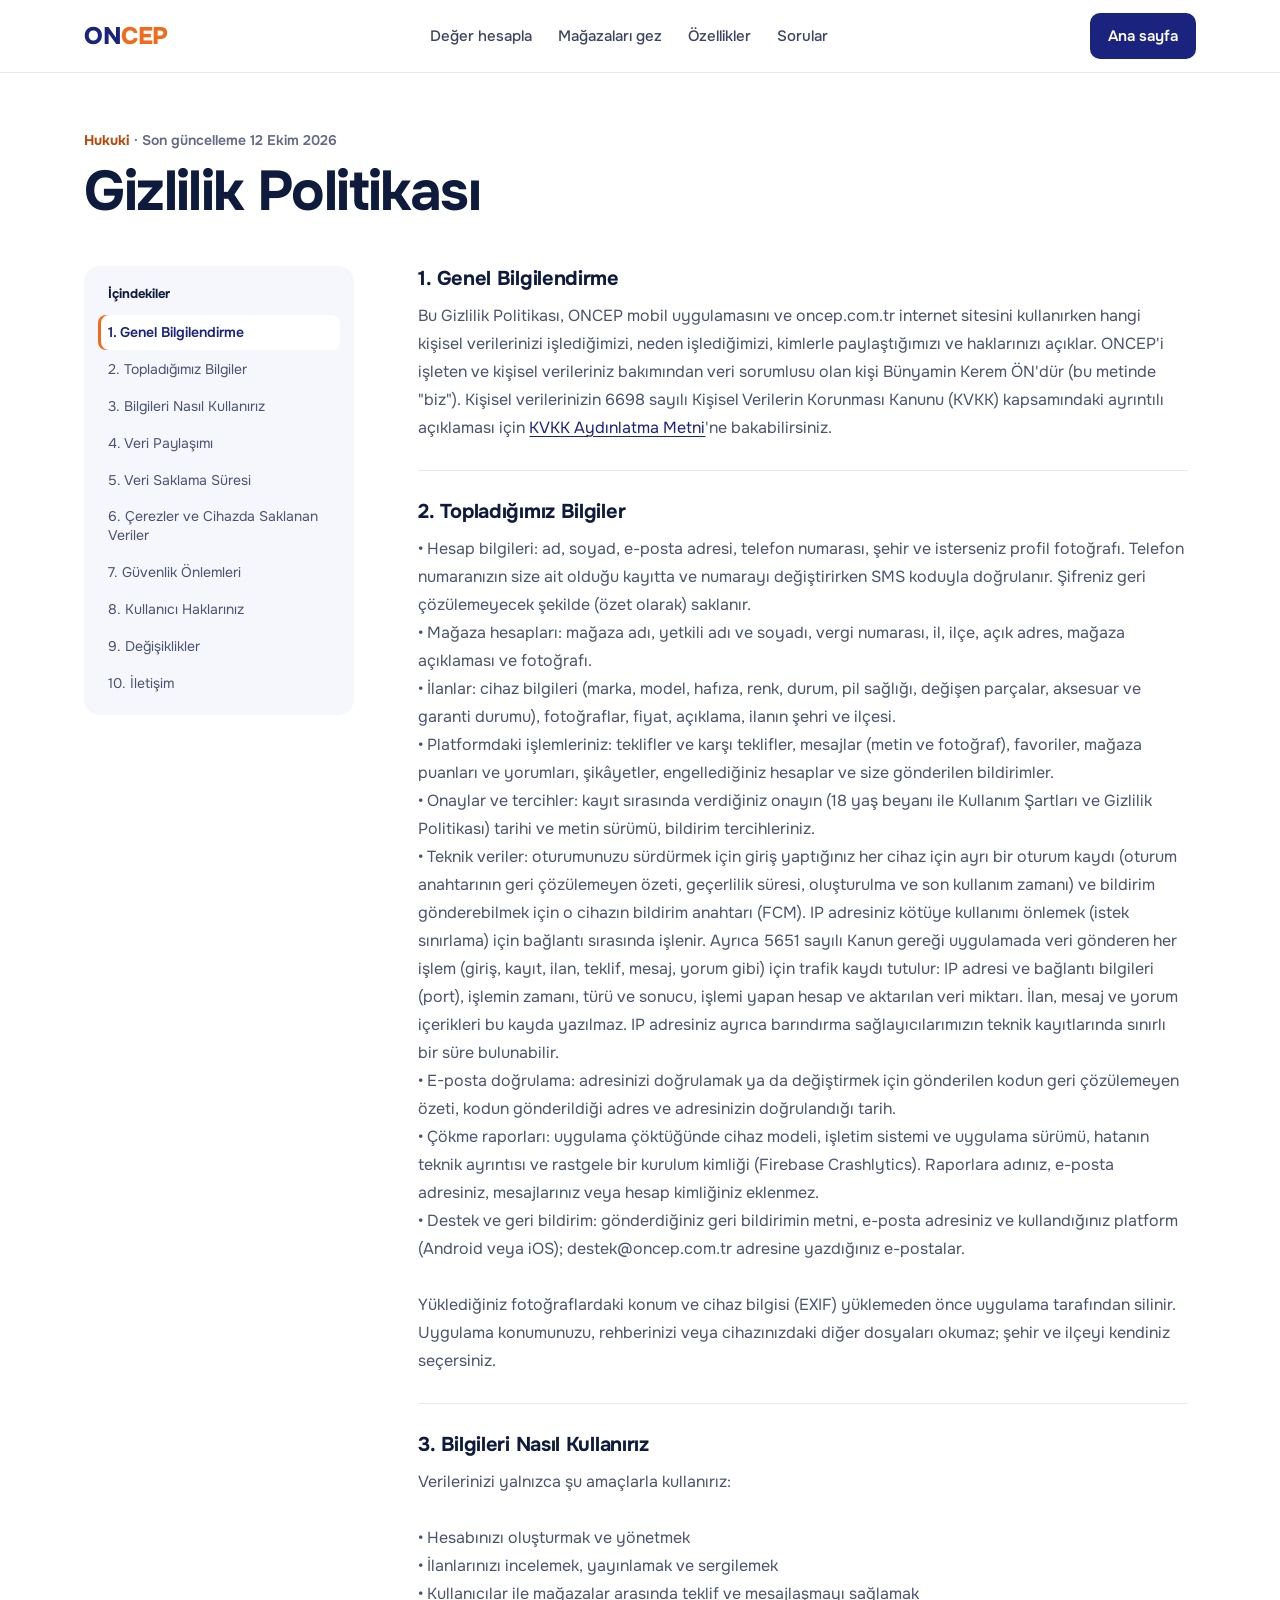
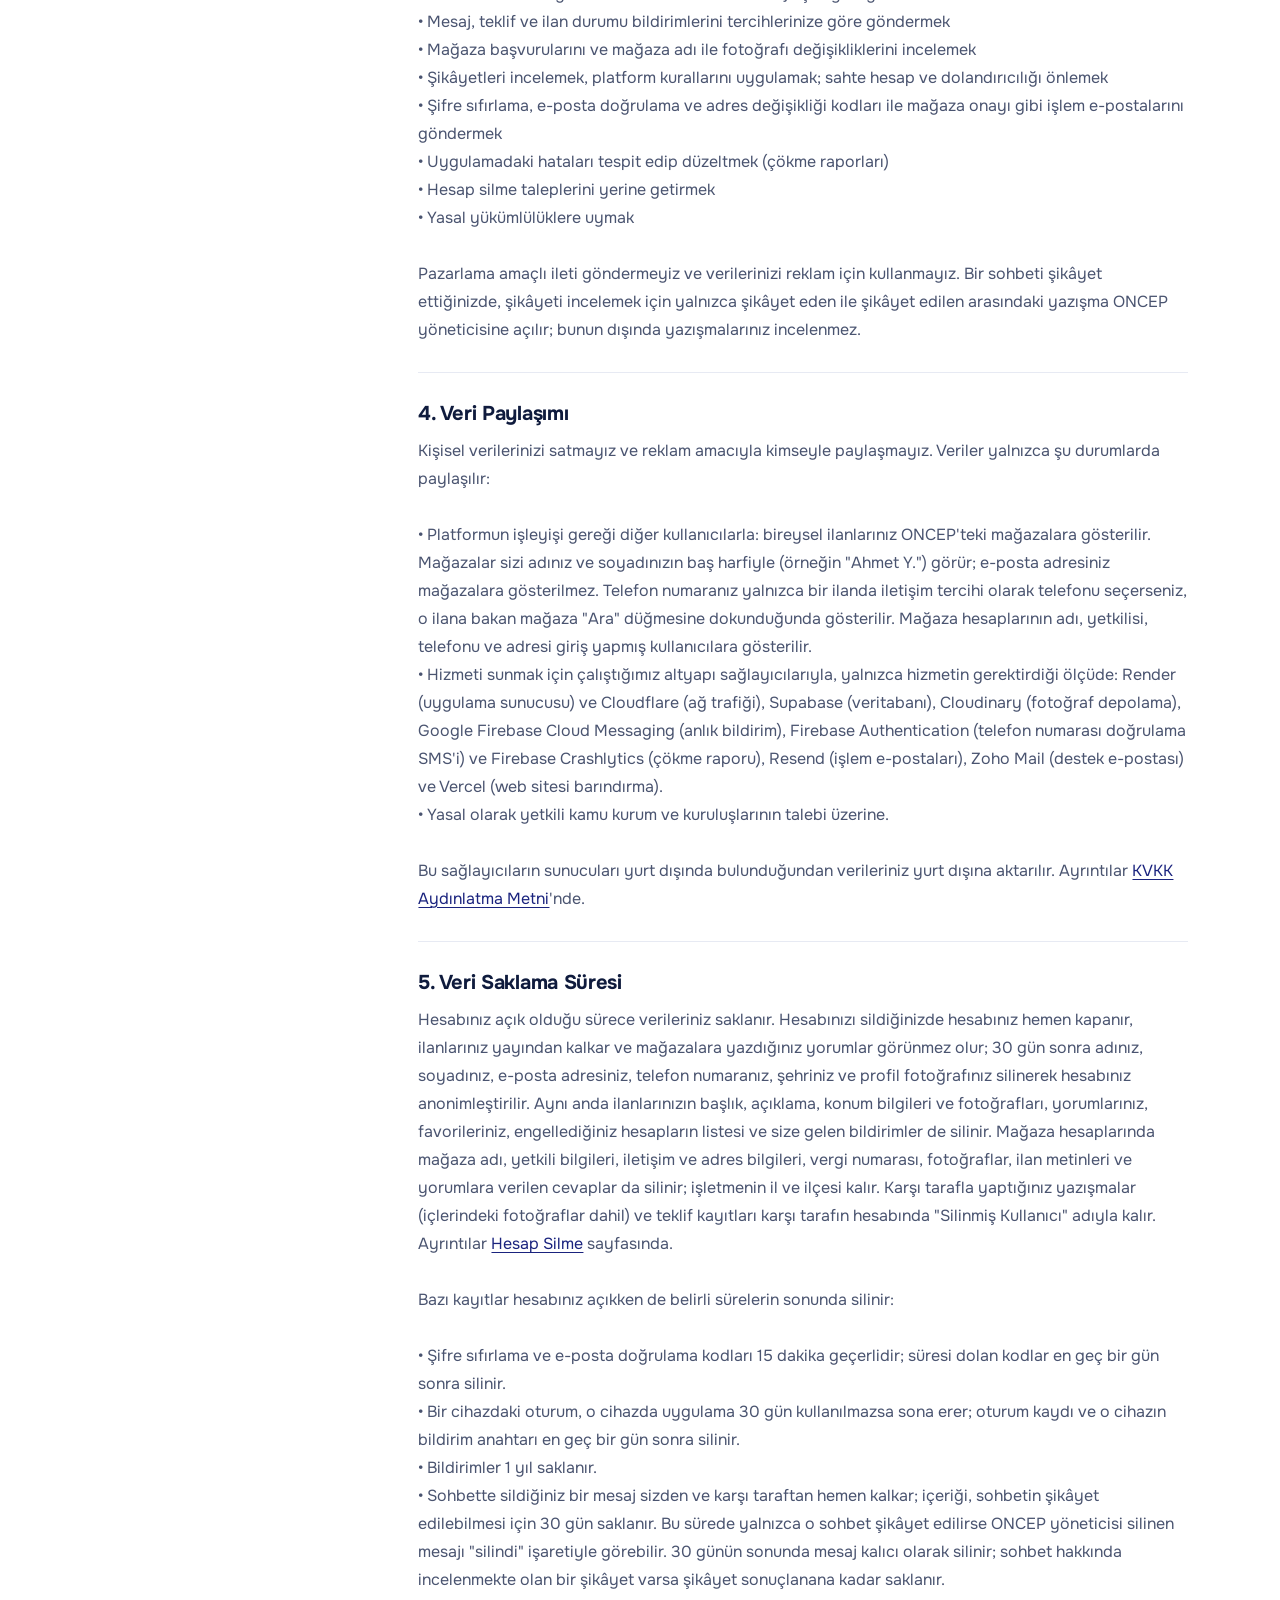
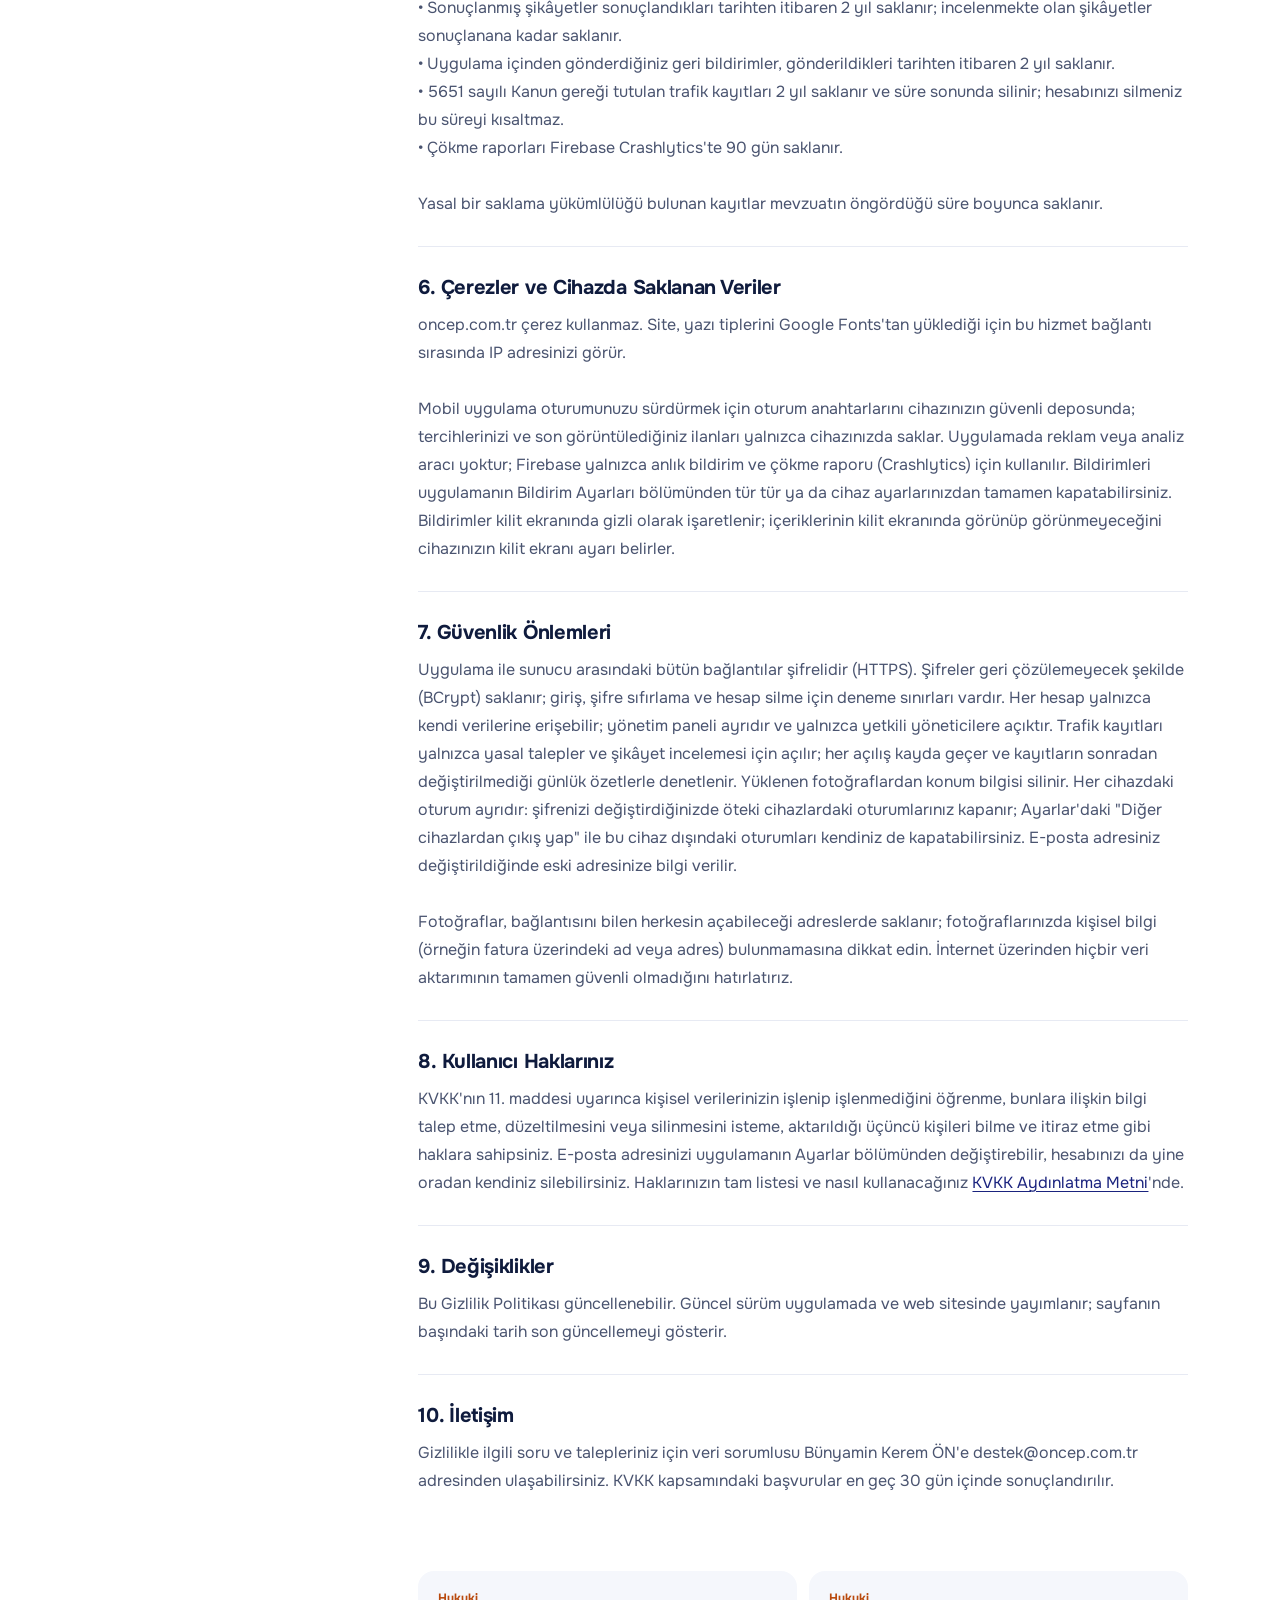
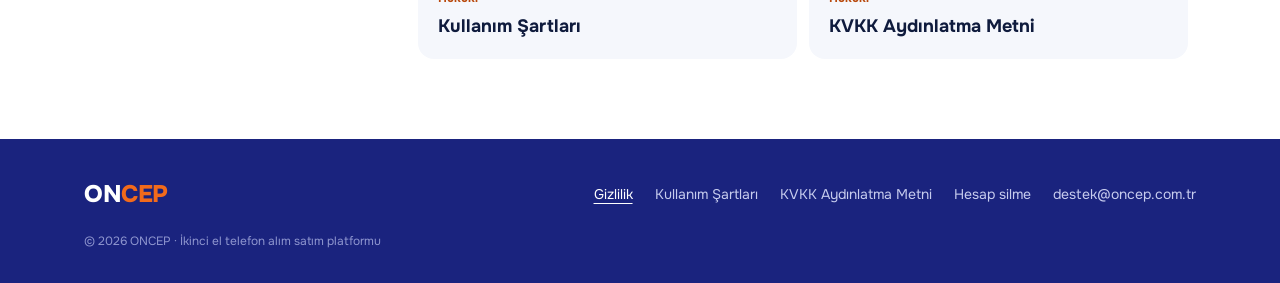
==== commit 56c9de9d: "Yasal metinler: telefon numarası SMS ile doğrulanıyor Gizlilik §2 ve §4, KVKK §6: Firebase Authentic" ====
--- a/gizlilik/index.html
+++ b/gizlilik/index.html
@@ -68,7 +68,7 @@
         </section>
         <section id="b2">
           <h2>2. Topladığımız Bilgiler</h2>
-          <p>• Hesap bilgileri: ad, soyad, e-posta adresi, telefon numarası, şehir ve isterseniz profil fotoğrafı. Şifreniz geri çözülemeyecek şekilde (özet olarak) saklanır.
+          <p>• Hesap bilgileri: ad, soyad, e-posta adresi, telefon numarası, şehir ve isterseniz profil fotoğrafı. Telefon numaranızın size ait olduğu kayıtta ve numarayı değiştirirken SMS koduyla doğrulanır. Şifreniz geri çözülemeyecek şekilde (özet olarak) saklanır.
 • Mağaza hesapları: mağaza adı, yetkili adı ve soyadı, vergi numarası, il, ilçe, açık adres, mağaza açıklaması ve fotoğrafı.
 • İlanlar: cihaz bilgileri (marka, model, hafıza, renk, durum, pil sağlığı, değişen parçalar, aksesuar ve garanti durumu), fotoğraflar, fiyat, açıklama, ilanın şehri ve ilçesi.
 • Platformdaki işlemleriniz: teklifler ve karşı teklifler, mesajlar (metin ve fotoğraf), favoriler, mağaza puanları ve yorumları, şikâyetler, engellediğiniz hesaplar ve size gönderilen bildirimler.
@@ -102,7 +102,7 @@
           <p>Kişisel verilerinizi satmayız ve reklam amacıyla kimseyle paylaşmayız. Veriler yalnızca şu durumlarda paylaşılır:
 
 • Platformun işleyişi gereği diğer kullanıcılarla: bireysel ilanlarınız ONCEP'teki mağazalara gösterilir. Mağazalar sizi adınız ve soyadınızın baş harfiyle (örneğin &quot;Ahmet Y.&quot;) görür; e-posta adresiniz mağazalara gösterilmez. Telefon numaranız yalnızca bir ilanda iletişim tercihi olarak telefonu seçerseniz, o ilana bakan mağaza &quot;Ara&quot; düğmesine dokunduğunda gösterilir. Mağaza hesaplarının adı, yetkilisi, telefonu ve adresi giriş yapmış kullanıcılara gösterilir.
-• Hizmeti sunmak için çalıştığımız altyapı sağlayıcılarıyla, yalnızca hizmetin gerektirdiği ölçüde: Render (uygulama sunucusu) ve Cloudflare (ağ trafiği), Supabase (veritabanı), Cloudinary (fotoğraf depolama), Google Firebase Cloud Messaging (anlık bildirim) ve Firebase Crashlytics (çökme raporu), Resend (işlem e-postaları), Zoho Mail (destek e-postası) ve Vercel (web sitesi barındırma).
+• Hizmeti sunmak için çalıştığımız altyapı sağlayıcılarıyla, yalnızca hizmetin gerektirdiği ölçüde: Render (uygulama sunucusu) ve Cloudflare (ağ trafiği), Supabase (veritabanı), Cloudinary (fotoğraf depolama), Google Firebase Cloud Messaging (anlık bildirim), Firebase Authentication (telefon numarası doğrulama SMS'i) ve Firebase Crashlytics (çökme raporu), Resend (işlem e-postaları), Zoho Mail (destek e-postası) ve Vercel (web sitesi barındırma).
 • Yasal olarak yetkili kamu kurum ve kuruluşlarının talebi üzerine.
 
 Bu sağlayıcıların sunucuları yurt dışında bulunduğundan verileriniz yurt dışına aktarılır. Ayrıntılar <a href="/kvkk">KVKK Aydınlatma Metni</a>'nde.</p>
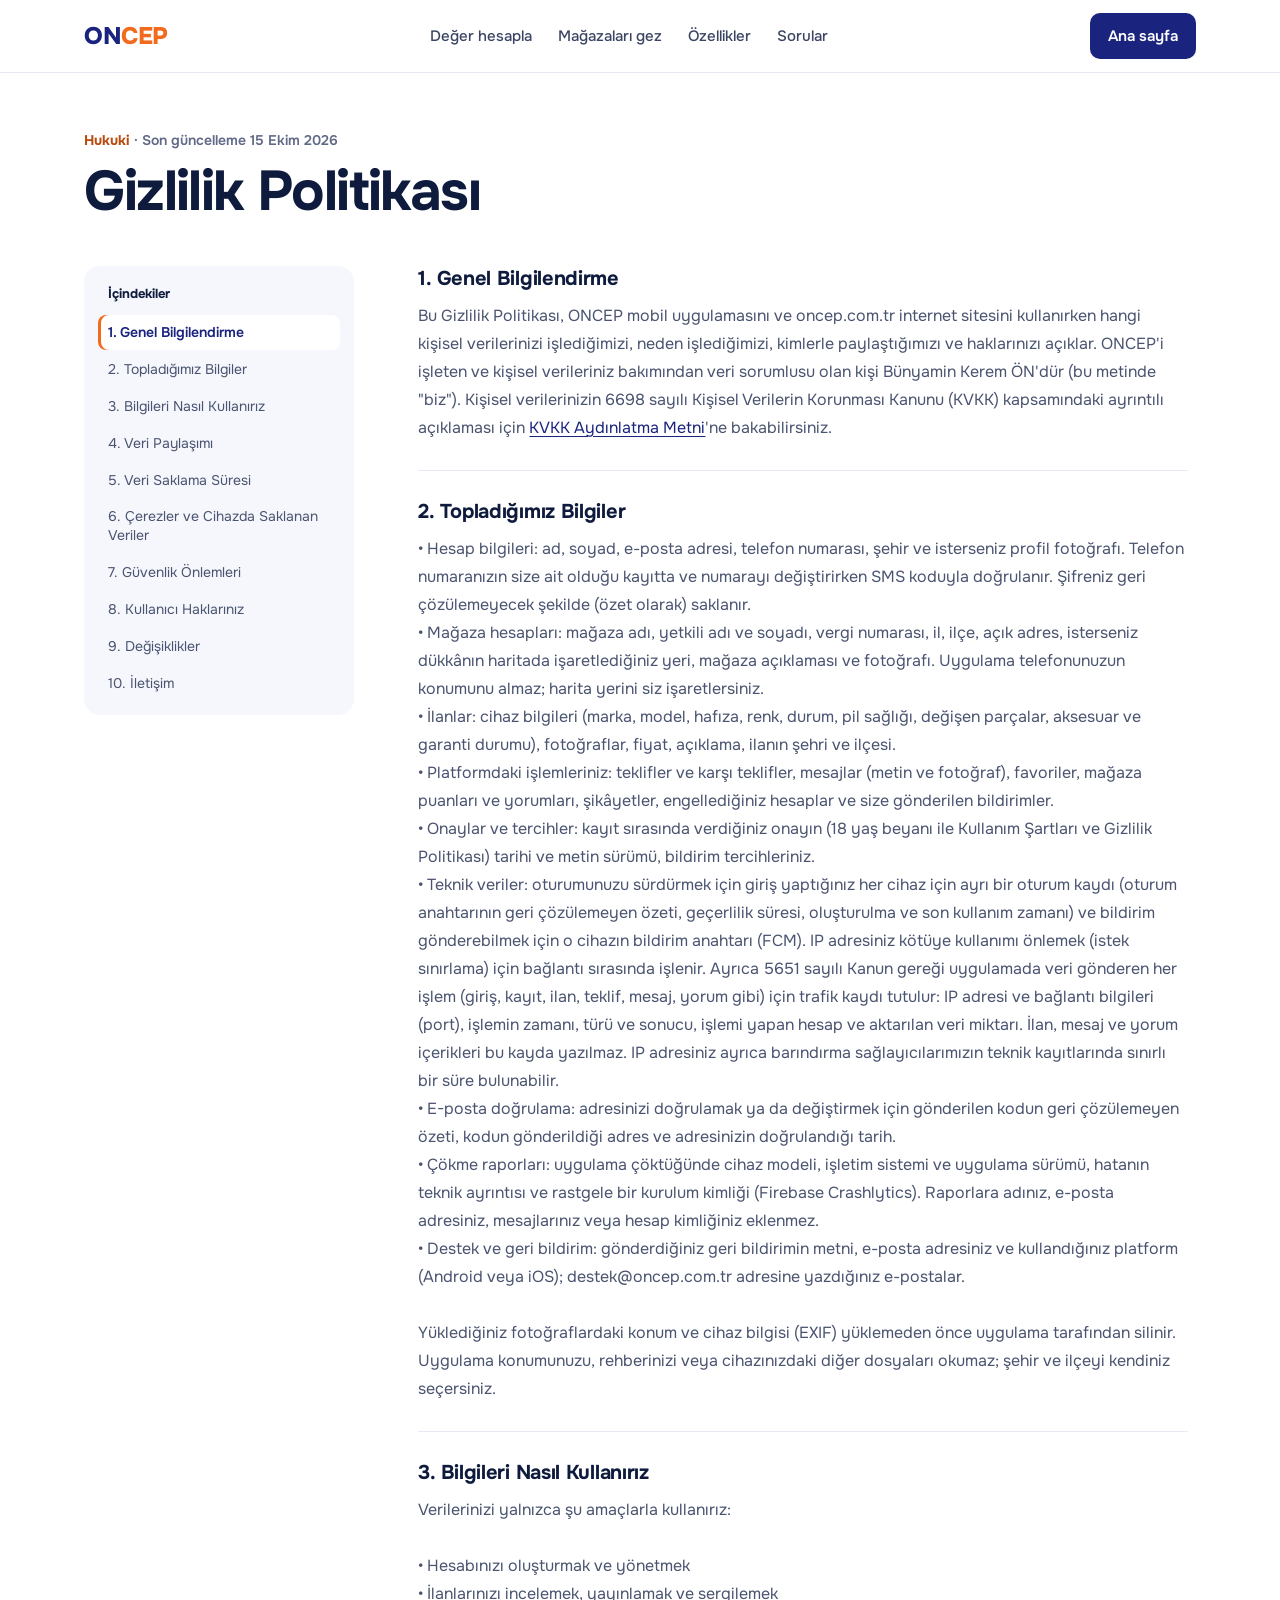
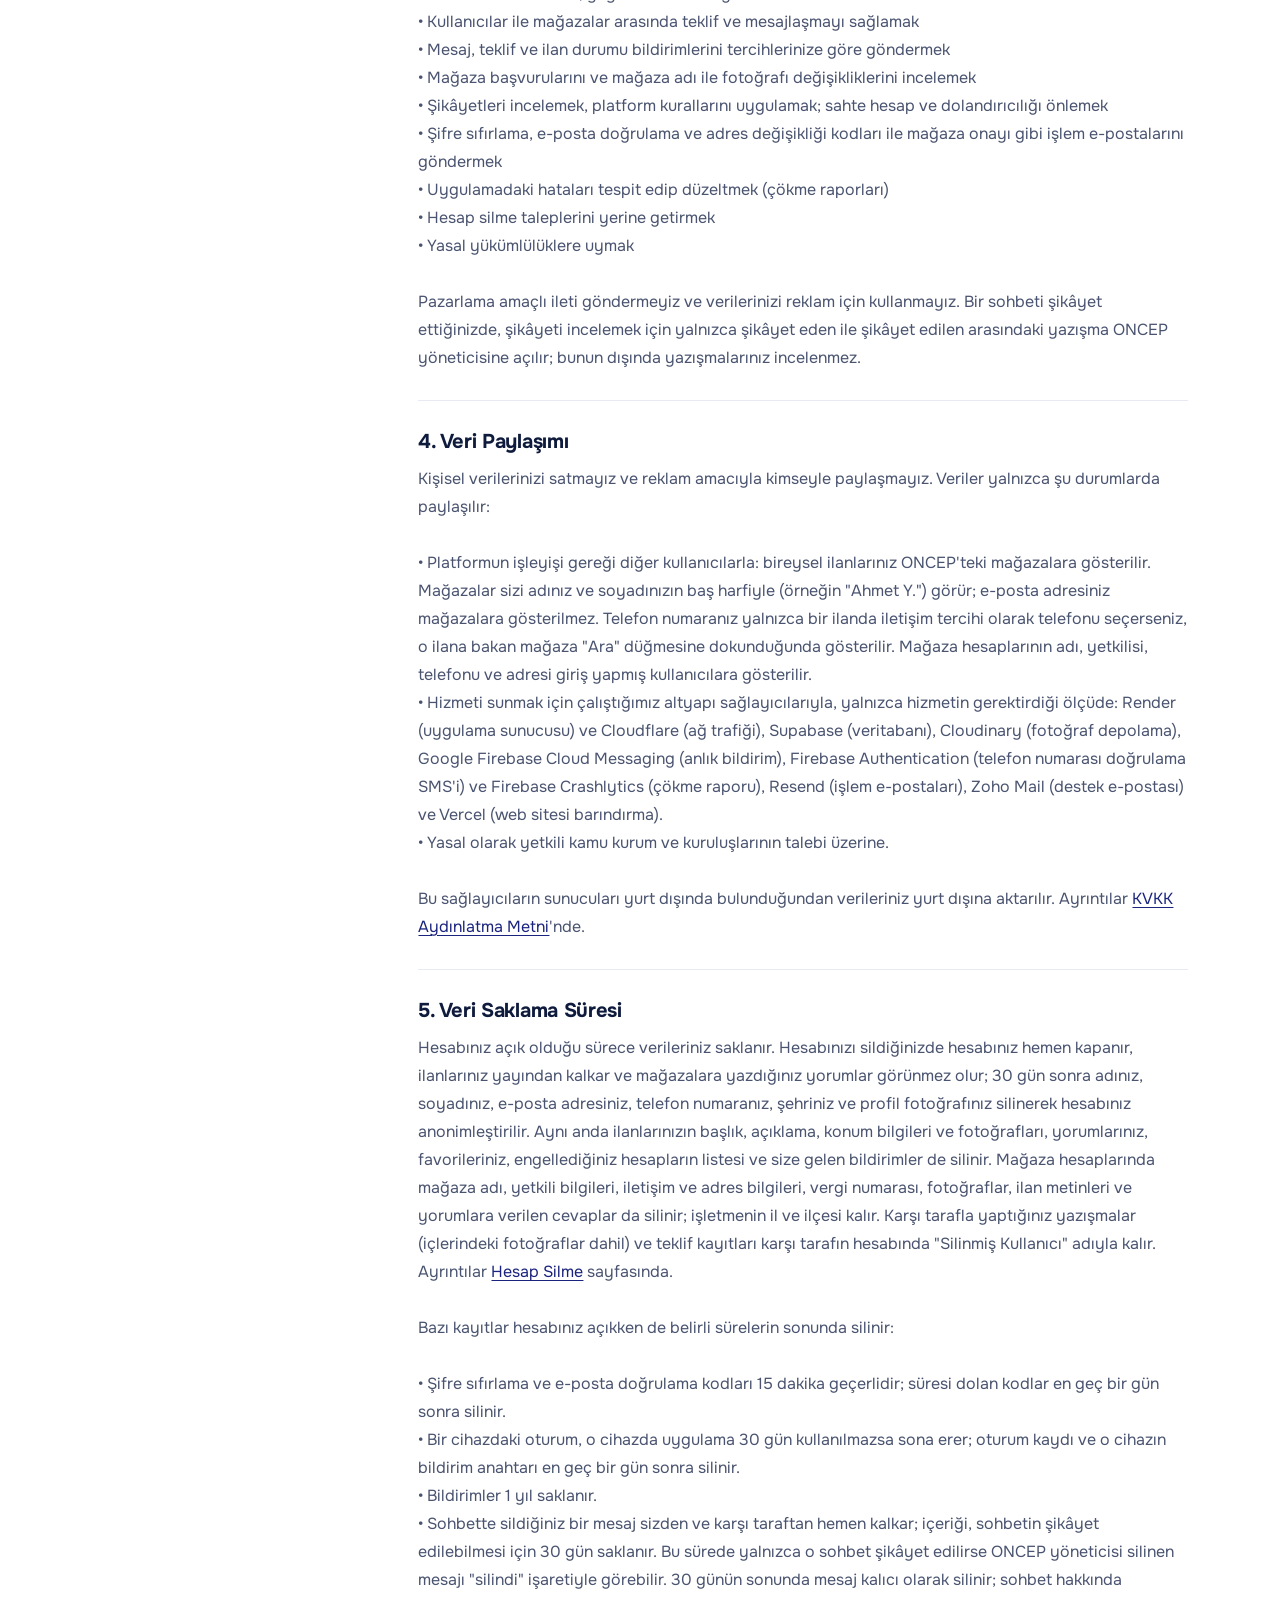
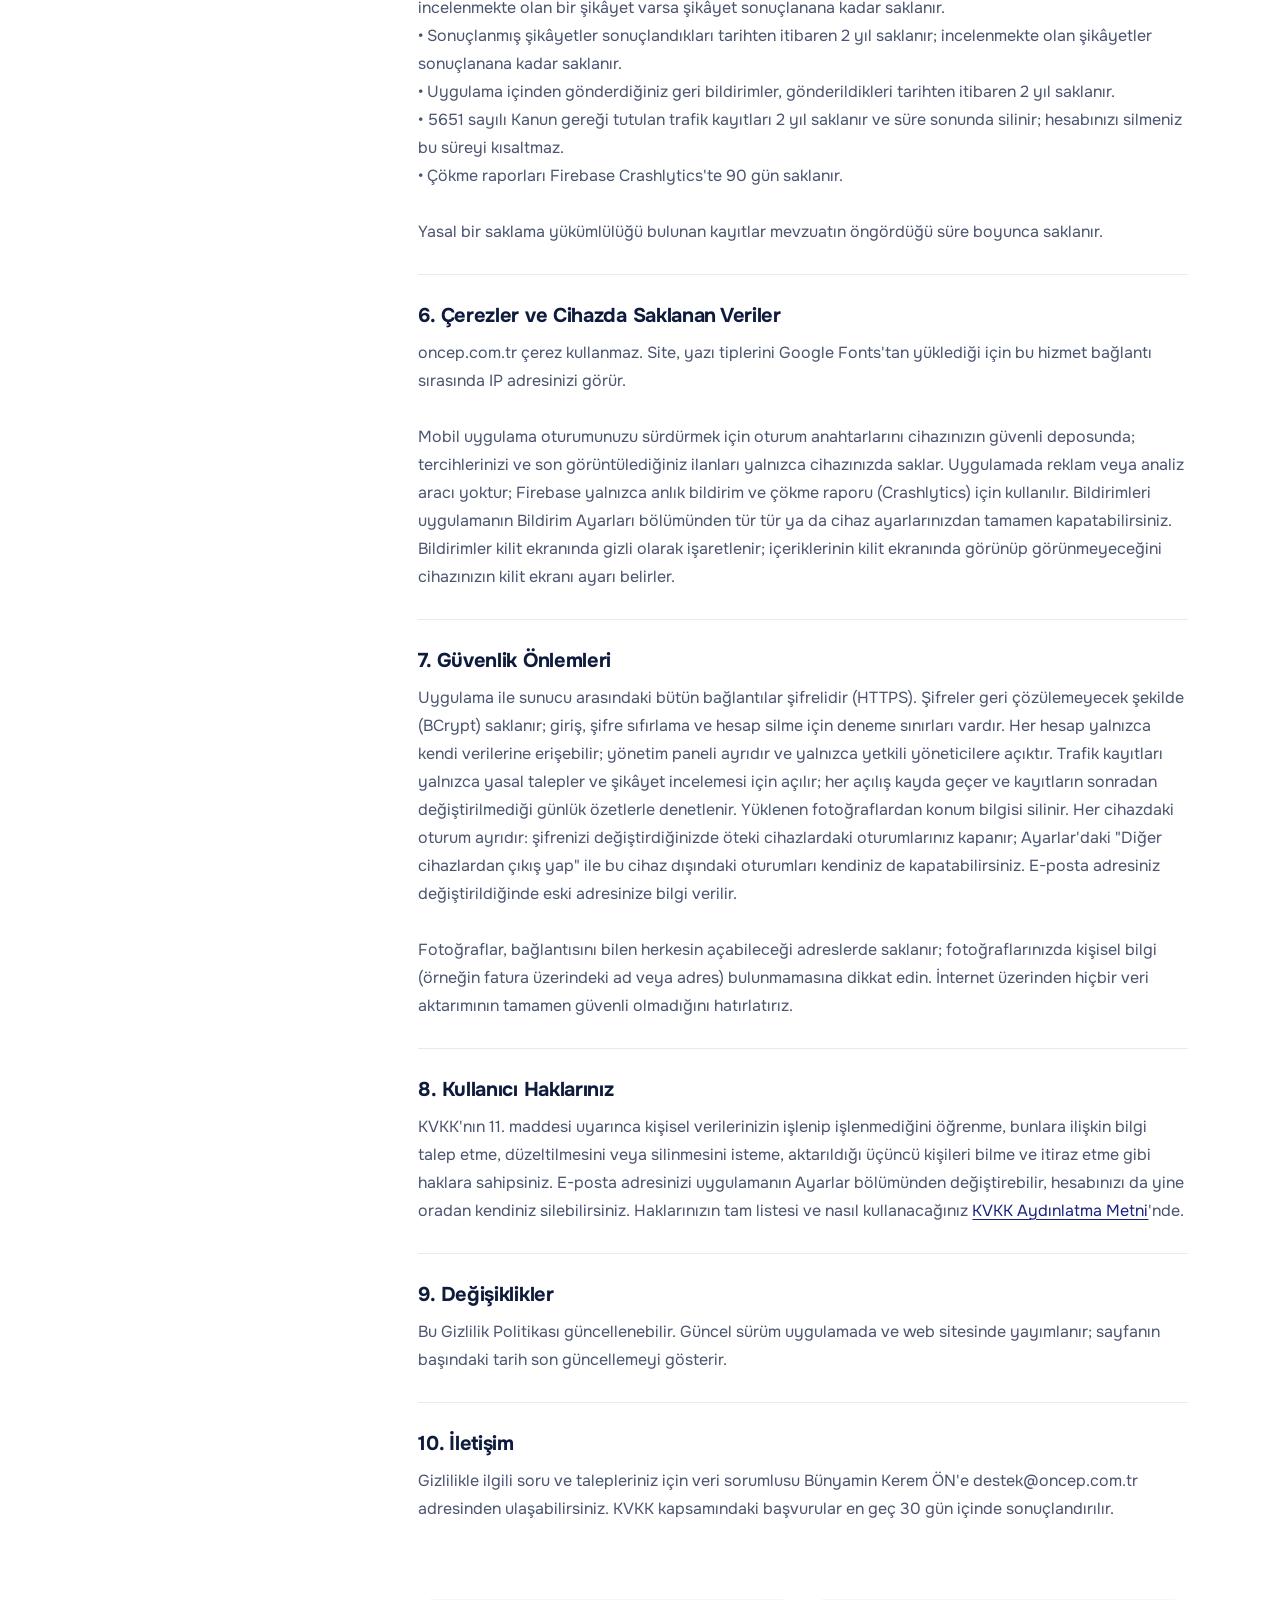
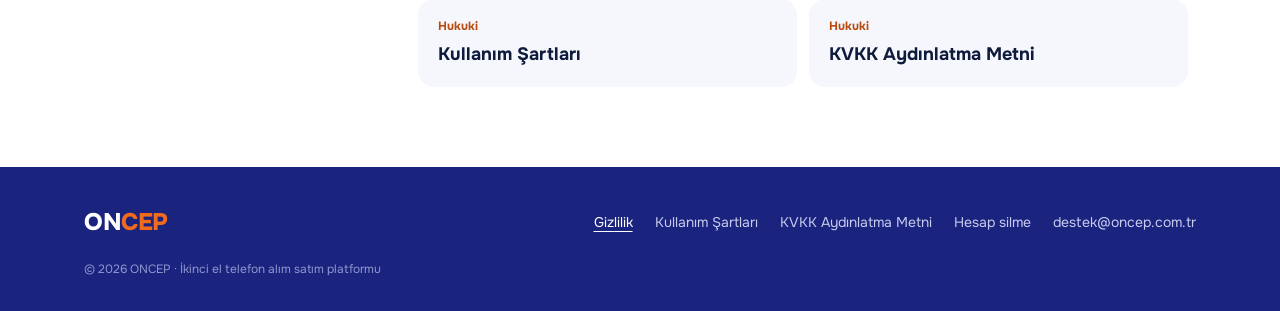
==== commit bf3ffb0e: "Gizlilik ve KVKK: mağazanın haritada işaretlediği dükkân yeri Uygulamada mağaza dükkânını haritada i" ====
--- a/gizlilik/index.html
+++ b/gizlilik/index.html
@@ -4,7 +4,7 @@
 <meta charset="UTF-8">
 <meta name="viewport" content="width=device-width, initial-scale=1.0, viewport-fit=cover">
 <title>Gizlilik Politikası — ONCEP</title>
-<meta name="description" content="ONCEP Gizlilik Politikası. Son güncelleme: 12 Ekim 2026.">
+<meta name="description" content="ONCEP Gizlilik Politikası. Son güncelleme: 15 Ekim 2026.">
 <link rel="canonical" href="https://oncep.com.tr/gizlilik">
 <meta property="og:title" content="Gizlilik Politikası — ONCEP">
 <meta property="og:description" content="ONCEP hangi kişisel verileri, neden ve ne kadar süre işler; kimlerle paylaşır ve hakların neler.">
@@ -41,7 +41,7 @@
   </header>
 
   <main id="icerik">
-    <p class="alt-yazi"><b>Hukuki</b> · Son güncelleme 12 Ekim 2026</p>
+    <p class="alt-yazi"><b>Hukuki</b> · Son güncelleme 15 Ekim 2026</p>
     <h1>Gizlilik Politikası</h1>
 
     <div class="duzen">
@@ -69,7 +69,7 @@
         <section id="b2">
           <h2>2. Topladığımız Bilgiler</h2>
           <p>• Hesap bilgileri: ad, soyad, e-posta adresi, telefon numarası, şehir ve isterseniz profil fotoğrafı. Telefon numaranızın size ait olduğu kayıtta ve numarayı değiştirirken SMS koduyla doğrulanır. Şifreniz geri çözülemeyecek şekilde (özet olarak) saklanır.
-• Mağaza hesapları: mağaza adı, yetkili adı ve soyadı, vergi numarası, il, ilçe, açık adres, mağaza açıklaması ve fotoğrafı.
+• Mağaza hesapları: mağaza adı, yetkili adı ve soyadı, vergi numarası, il, ilçe, açık adres, isterseniz dükkânın haritada işaretlediğiniz yeri, mağaza açıklaması ve fotoğrafı. Uygulama telefonunuzun konumunu almaz; harita yerini siz işaretlersiniz.
 • İlanlar: cihaz bilgileri (marka, model, hafıza, renk, durum, pil sağlığı, değişen parçalar, aksesuar ve garanti durumu), fotoğraflar, fiyat, açıklama, ilanın şehri ve ilçesi.
 • Platformdaki işlemleriniz: teklifler ve karşı teklifler, mesajlar (metin ve fotoğraf), favoriler, mağaza puanları ve yorumları, şikâyetler, engellediğiniz hesaplar ve size gönderilen bildirimler.
 • Onaylar ve tercihler: kayıt sırasında verdiğiniz onayın (18 yaş beyanı ile Kullanım Şartları ve Gizlilik Politikası) tarihi ve metin sürümü, bildirim tercihleriniz.
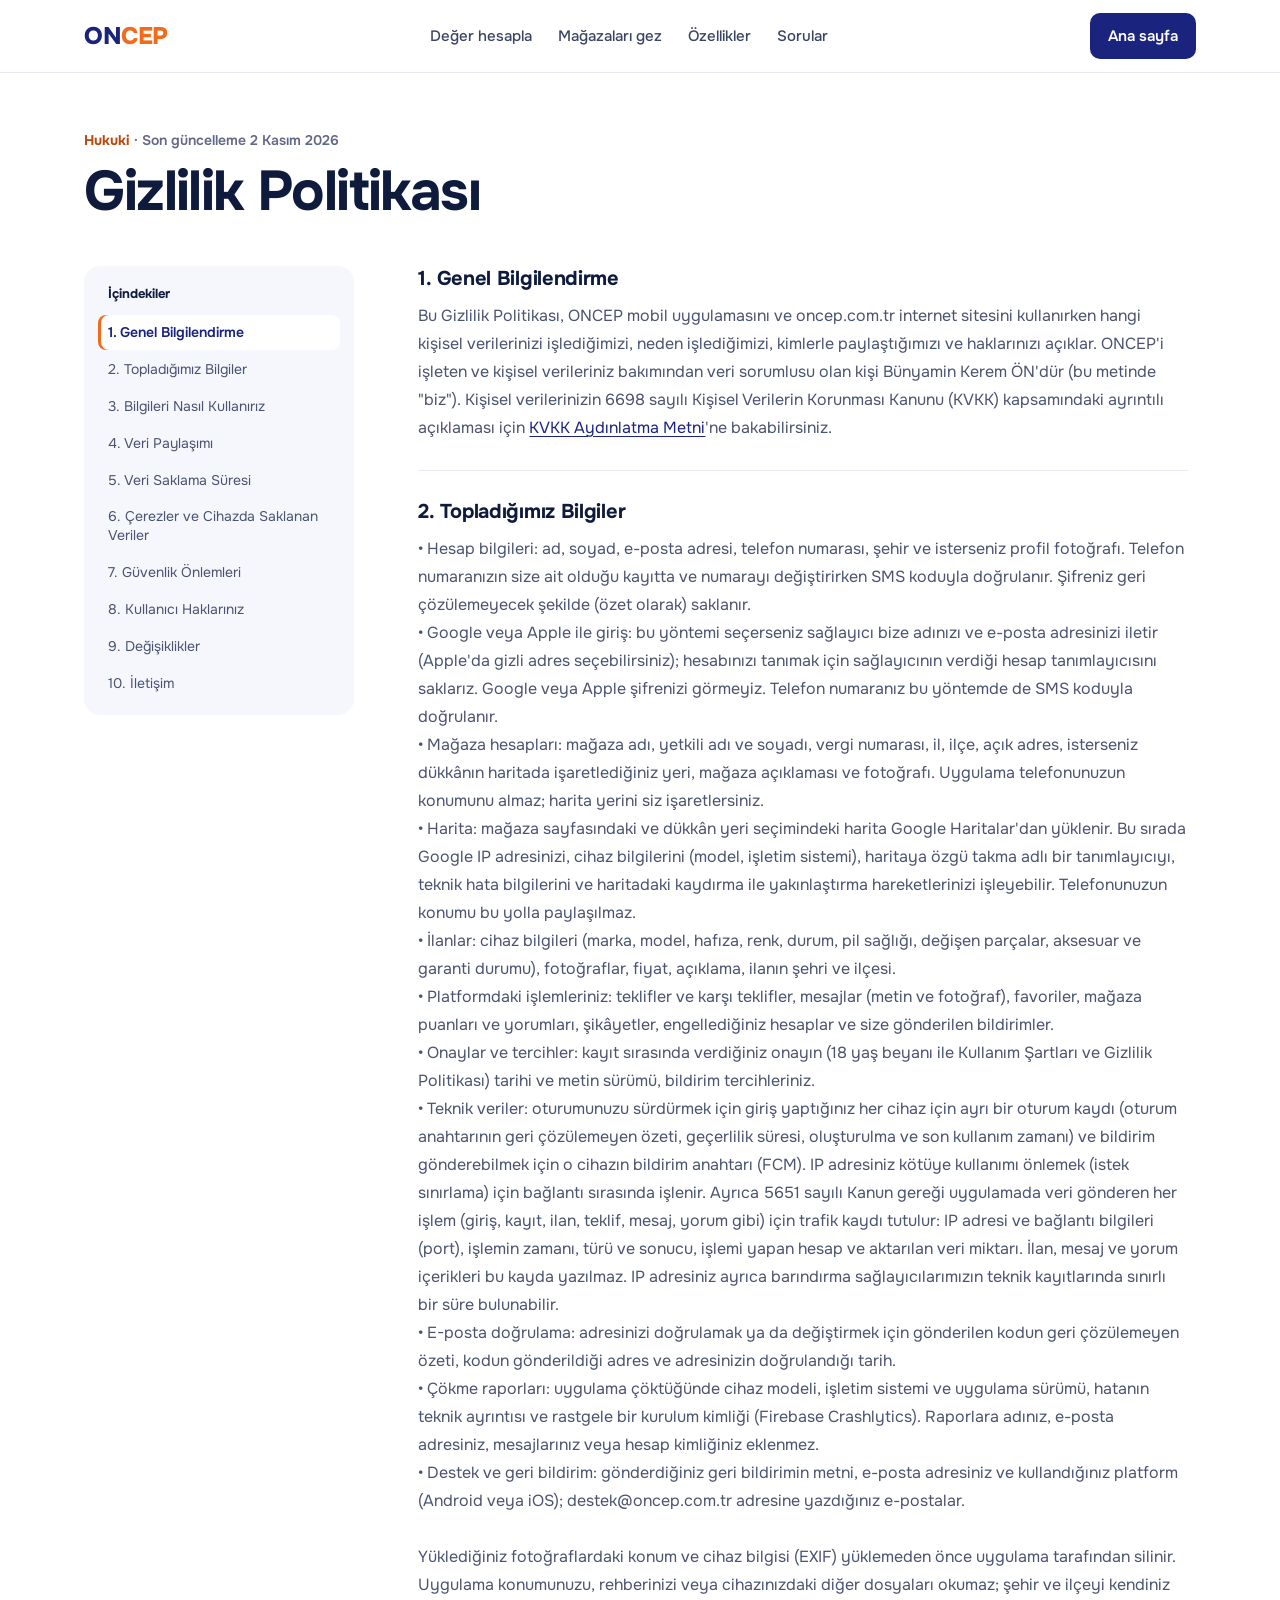
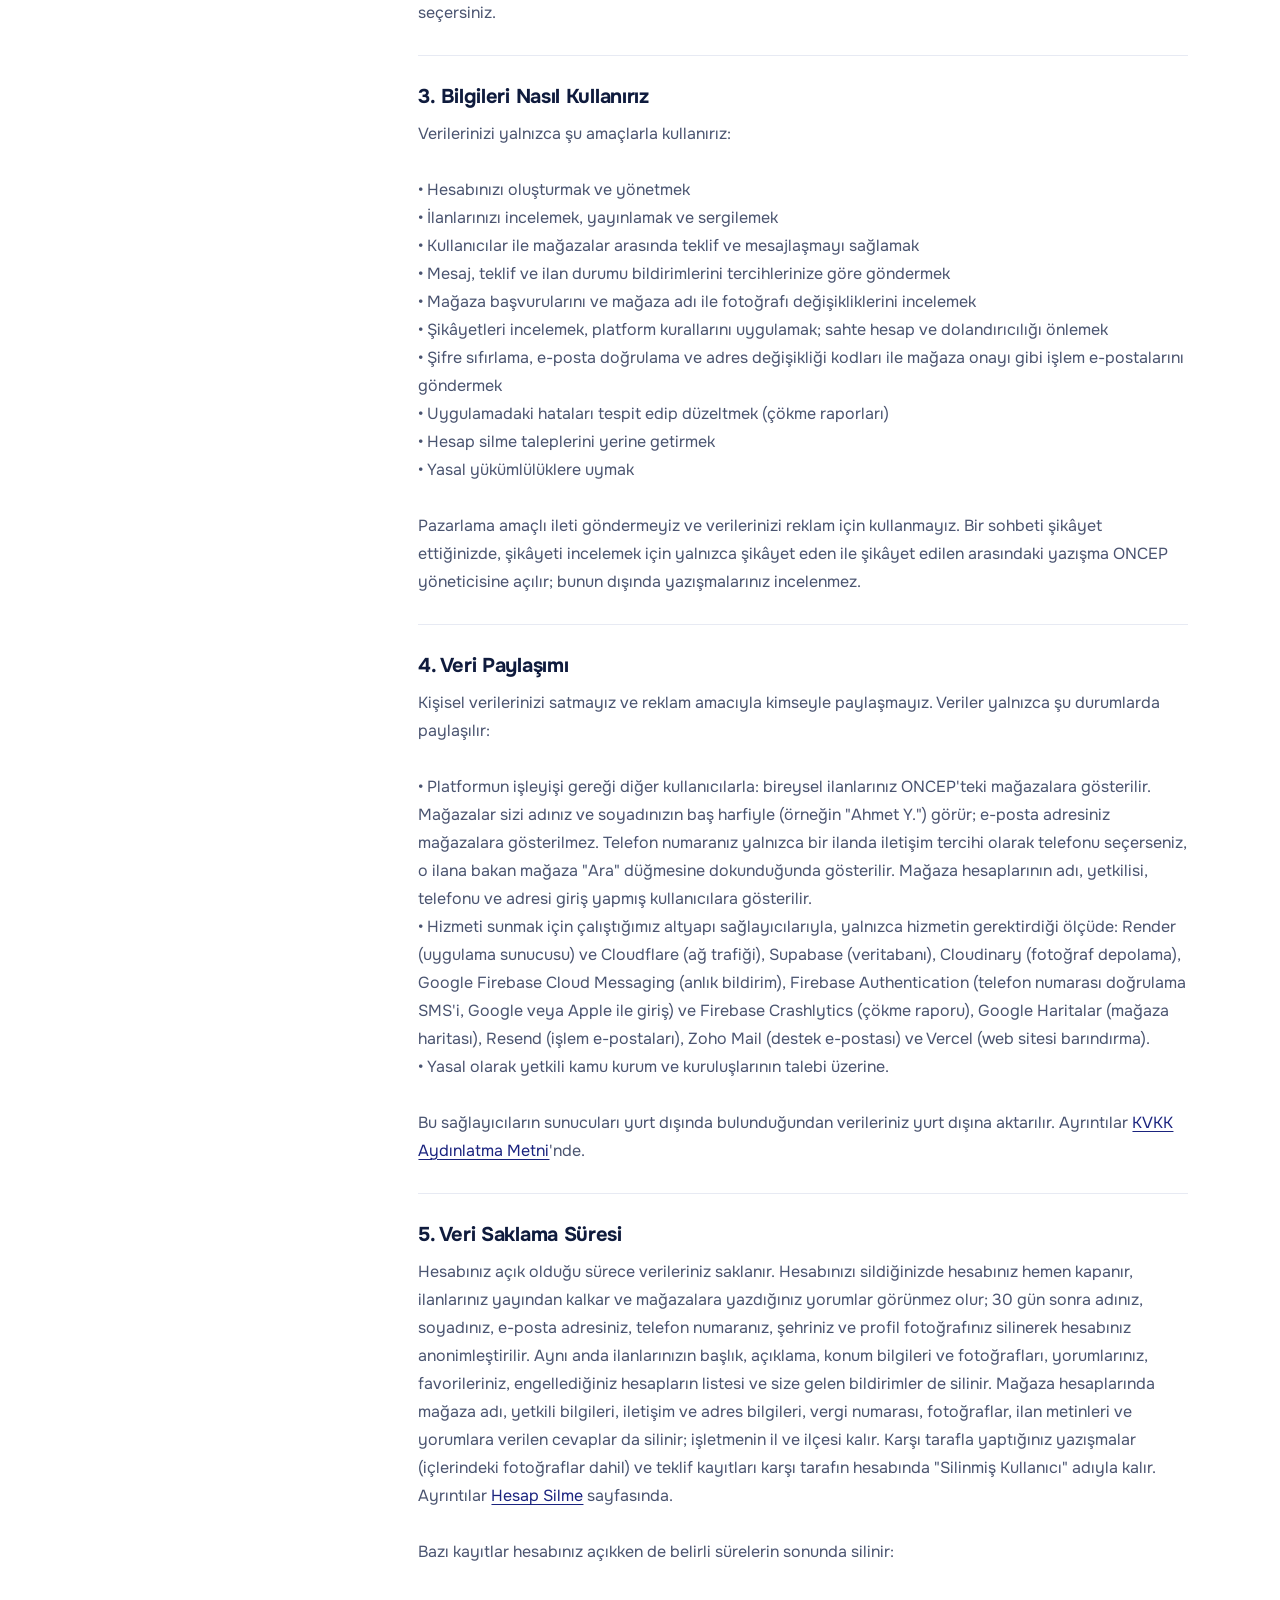
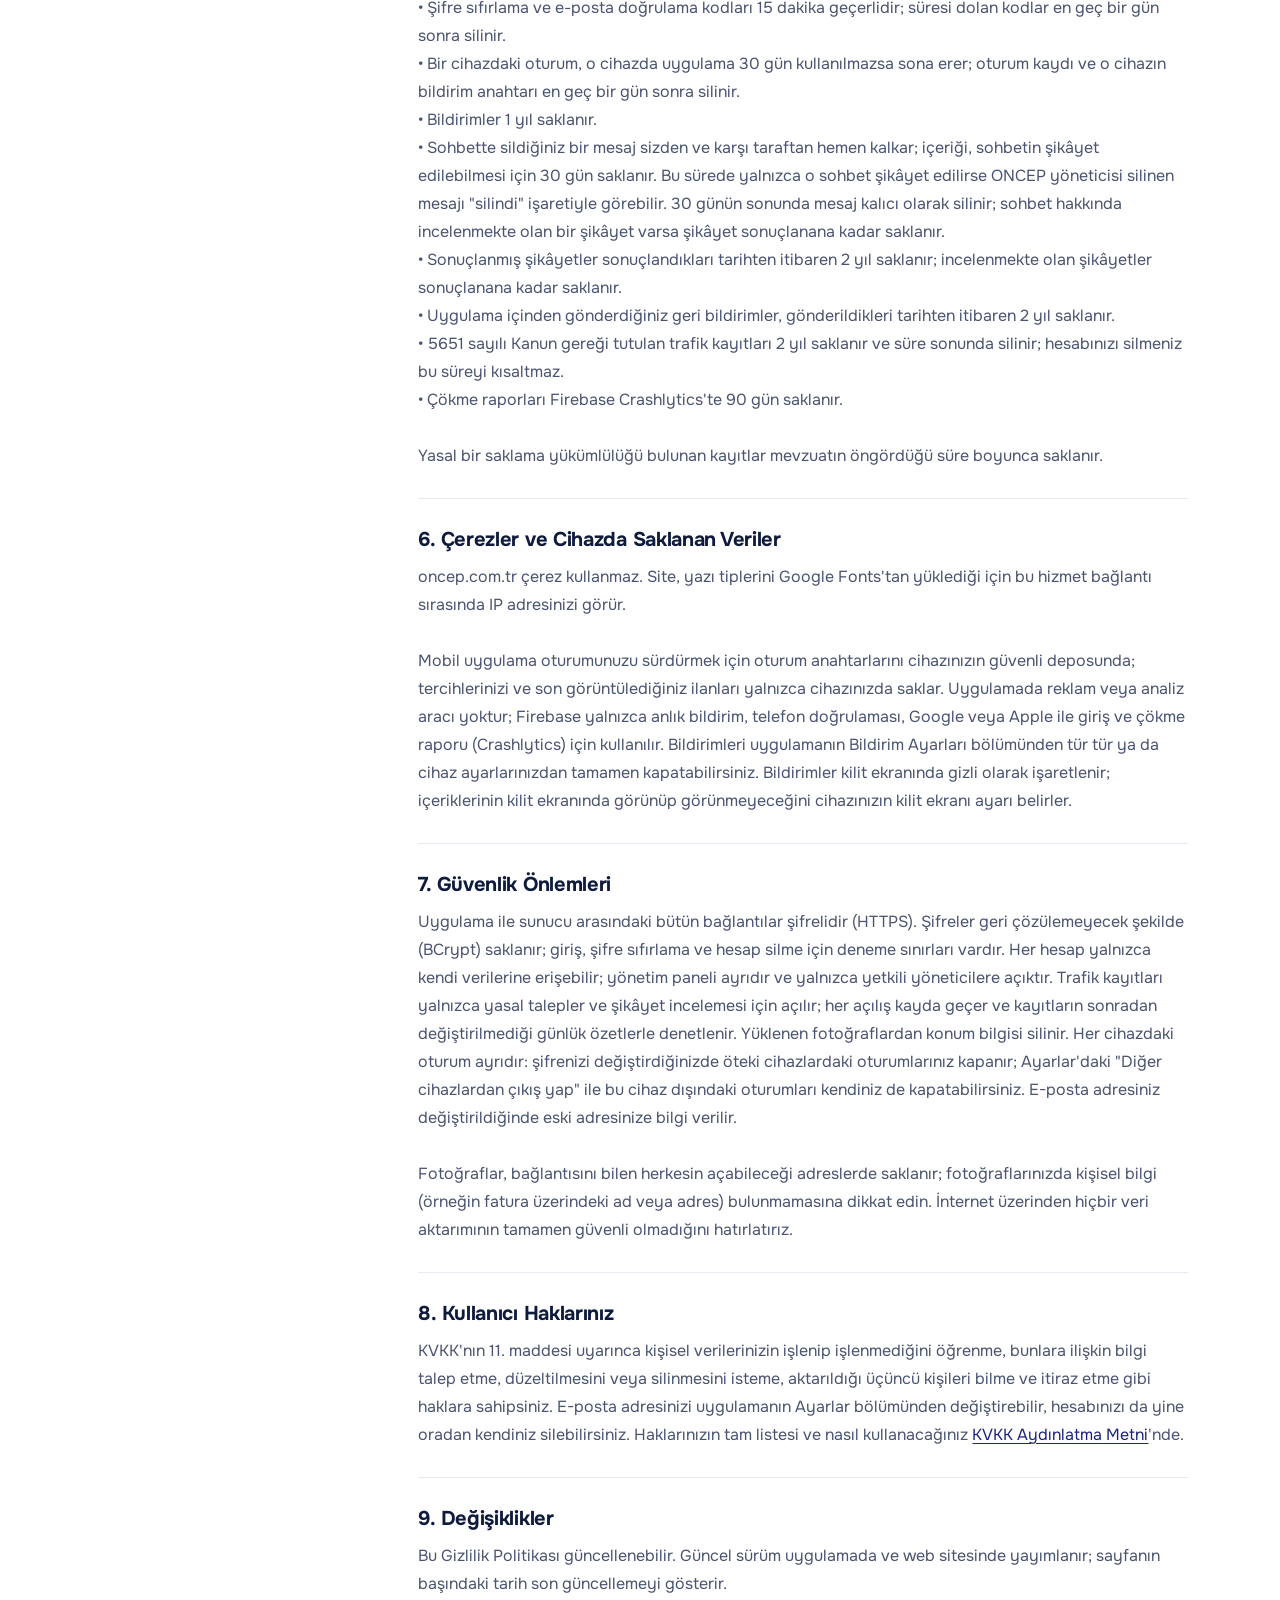
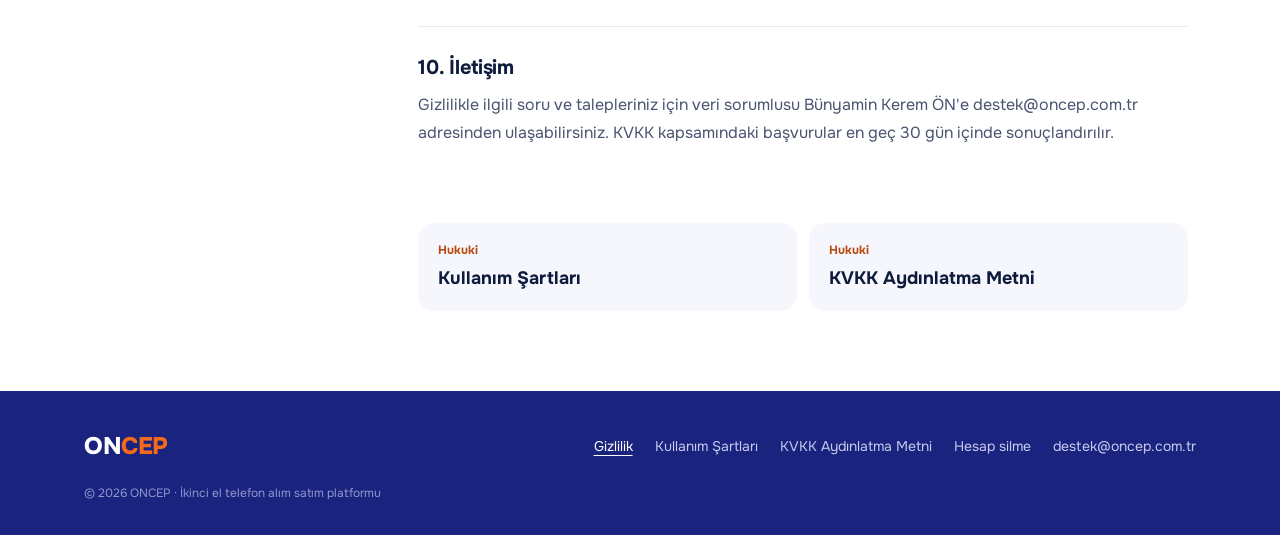
==== commit ee115a3c: "Yasal metinler: Google Haritalar ve Google/Apple ile giriş (2 Kasım 2026) Metinler uygulamadan üreti" ====
--- a/gizlilik/index.html
+++ b/gizlilik/index.html
@@ -4,7 +4,7 @@
 <meta charset="UTF-8">
 <meta name="viewport" content="width=device-width, initial-scale=1.0, viewport-fit=cover">
 <title>Gizlilik Politikası — ONCEP</title>
-<meta name="description" content="ONCEP Gizlilik Politikası. Son güncelleme: 15 Ekim 2026.">
+<meta name="description" content="ONCEP Gizlilik Politikası. Son güncelleme: 2 Kasım 2026.">
 <link rel="canonical" href="https://oncep.com.tr/gizlilik">
 <meta property="og:title" content="Gizlilik Politikası — ONCEP">
 <meta property="og:description" content="ONCEP hangi kişisel verileri, neden ve ne kadar süre işler; kimlerle paylaşır ve hakların neler.">
@@ -41,7 +41,7 @@
   </header>
 
   <main id="icerik">
-    <p class="alt-yazi"><b>Hukuki</b> · Son güncelleme 15 Ekim 2026</p>
+    <p class="alt-yazi"><b>Hukuki</b> · Son güncelleme 2 Kasım 2026</p>
     <h1>Gizlilik Politikası</h1>
 
     <div class="duzen">
@@ -69,7 +69,9 @@
         <section id="b2">
           <h2>2. Topladığımız Bilgiler</h2>
           <p>• Hesap bilgileri: ad, soyad, e-posta adresi, telefon numarası, şehir ve isterseniz profil fotoğrafı. Telefon numaranızın size ait olduğu kayıtta ve numarayı değiştirirken SMS koduyla doğrulanır. Şifreniz geri çözülemeyecek şekilde (özet olarak) saklanır.
+• Google veya Apple ile giriş: bu yöntemi seçerseniz sağlayıcı bize adınızı ve e-posta adresinizi iletir (Apple'da gizli adres seçebilirsiniz); hesabınızı tanımak için sağlayıcının verdiği hesap tanımlayıcısını saklarız. Google veya Apple şifrenizi görmeyiz. Telefon numaranız bu yöntemde de SMS koduyla doğrulanır.
 • Mağaza hesapları: mağaza adı, yetkili adı ve soyadı, vergi numarası, il, ilçe, açık adres, isterseniz dükkânın haritada işaretlediğiniz yeri, mağaza açıklaması ve fotoğrafı. Uygulama telefonunuzun konumunu almaz; harita yerini siz işaretlersiniz.
+• Harita: mağaza sayfasındaki ve dükkân yeri seçimindeki harita Google Haritalar'dan yüklenir. Bu sırada Google IP adresinizi, cihaz bilgilerini (model, işletim sistemi), haritaya özgü takma adlı bir tanımlayıcıyı, teknik hata bilgilerini ve haritadaki kaydırma ile yakınlaştırma hareketlerinizi işleyebilir. Telefonunuzun konumu bu yolla paylaşılmaz.
 • İlanlar: cihaz bilgileri (marka, model, hafıza, renk, durum, pil sağlığı, değişen parçalar, aksesuar ve garanti durumu), fotoğraflar, fiyat, açıklama, ilanın şehri ve ilçesi.
 • Platformdaki işlemleriniz: teklifler ve karşı teklifler, mesajlar (metin ve fotoğraf), favoriler, mağaza puanları ve yorumları, şikâyetler, engellediğiniz hesaplar ve size gönderilen bildirimler.
 • Onaylar ve tercihler: kayıt sırasında verdiğiniz onayın (18 yaş beyanı ile Kullanım Şartları ve Gizlilik Politikası) tarihi ve metin sürümü, bildirim tercihleriniz.
@@ -102,7 +104,7 @@
           <p>Kişisel verilerinizi satmayız ve reklam amacıyla kimseyle paylaşmayız. Veriler yalnızca şu durumlarda paylaşılır:
 
 • Platformun işleyişi gereği diğer kullanıcılarla: bireysel ilanlarınız ONCEP'teki mağazalara gösterilir. Mağazalar sizi adınız ve soyadınızın baş harfiyle (örneğin &quot;Ahmet Y.&quot;) görür; e-posta adresiniz mağazalara gösterilmez. Telefon numaranız yalnızca bir ilanda iletişim tercihi olarak telefonu seçerseniz, o ilana bakan mağaza &quot;Ara&quot; düğmesine dokunduğunda gösterilir. Mağaza hesaplarının adı, yetkilisi, telefonu ve adresi giriş yapmış kullanıcılara gösterilir.
-• Hizmeti sunmak için çalıştığımız altyapı sağlayıcılarıyla, yalnızca hizmetin gerektirdiği ölçüde: Render (uygulama sunucusu) ve Cloudflare (ağ trafiği), Supabase (veritabanı), Cloudinary (fotoğraf depolama), Google Firebase Cloud Messaging (anlık bildirim), Firebase Authentication (telefon numarası doğrulama SMS'i) ve Firebase Crashlytics (çökme raporu), Resend (işlem e-postaları), Zoho Mail (destek e-postası) ve Vercel (web sitesi barındırma).
+• Hizmeti sunmak için çalıştığımız altyapı sağlayıcılarıyla, yalnızca hizmetin gerektirdiği ölçüde: Render (uygulama sunucusu) ve Cloudflare (ağ trafiği), Supabase (veritabanı), Cloudinary (fotoğraf depolama), Google Firebase Cloud Messaging (anlık bildirim), Firebase Authentication (telefon numarası doğrulama SMS'i, Google veya Apple ile giriş) ve Firebase Crashlytics (çökme raporu), Google Haritalar (mağaza haritası), Resend (işlem e-postaları), Zoho Mail (destek e-postası) ve Vercel (web sitesi barındırma).
 • Yasal olarak yetkili kamu kurum ve kuruluşlarının talebi üzerine.
 
 Bu sağlayıcıların sunucuları yurt dışında bulunduğundan verileriniz yurt dışına aktarılır. Ayrıntılar <a href="/kvkk">KVKK Aydınlatma Metni</a>'nde.</p>
@@ -128,7 +130,7 @@
           <h2>6. Çerezler ve Cihazda Saklanan Veriler</h2>
           <p>oncep.com.tr çerez kullanmaz. Site, yazı tiplerini Google Fonts'tan yüklediği için bu hizmet bağlantı sırasında IP adresinizi görür.
 
-Mobil uygulama oturumunuzu sürdürmek için oturum anahtarlarını cihazınızın güvenli deposunda; tercihlerinizi ve son görüntülediğiniz ilanları yalnızca cihazınızda saklar. Uygulamada reklam veya analiz aracı yoktur; Firebase yalnızca anlık bildirim ve çökme raporu (Crashlytics) için kullanılır. Bildirimleri uygulamanın Bildirim Ayarları bölümünden tür tür ya da cihaz ayarlarınızdan tamamen kapatabilirsiniz. Bildirimler kilit ekranında gizli olarak işaretlenir; içeriklerinin kilit ekranında görünüp görünmeyeceğini cihazınızın kilit ekranı ayarı belirler.</p>
+Mobil uygulama oturumunuzu sürdürmek için oturum anahtarlarını cihazınızın güvenli deposunda; tercihlerinizi ve son görüntülediğiniz ilanları yalnızca cihazınızda saklar. Uygulamada reklam veya analiz aracı yoktur; Firebase yalnızca anlık bildirim, telefon doğrulaması, Google veya Apple ile giriş ve çökme raporu (Crashlytics) için kullanılır. Bildirimleri uygulamanın Bildirim Ayarları bölümünden tür tür ya da cihaz ayarlarınızdan tamamen kapatabilirsiniz. Bildirimler kilit ekranında gizli olarak işaretlenir; içeriklerinin kilit ekranında görünüp görünmeyeceğini cihazınızın kilit ekranı ayarı belirler.</p>
         </section>
         <section id="b7">
           <h2>7. Güvenlik Önlemleri</h2>
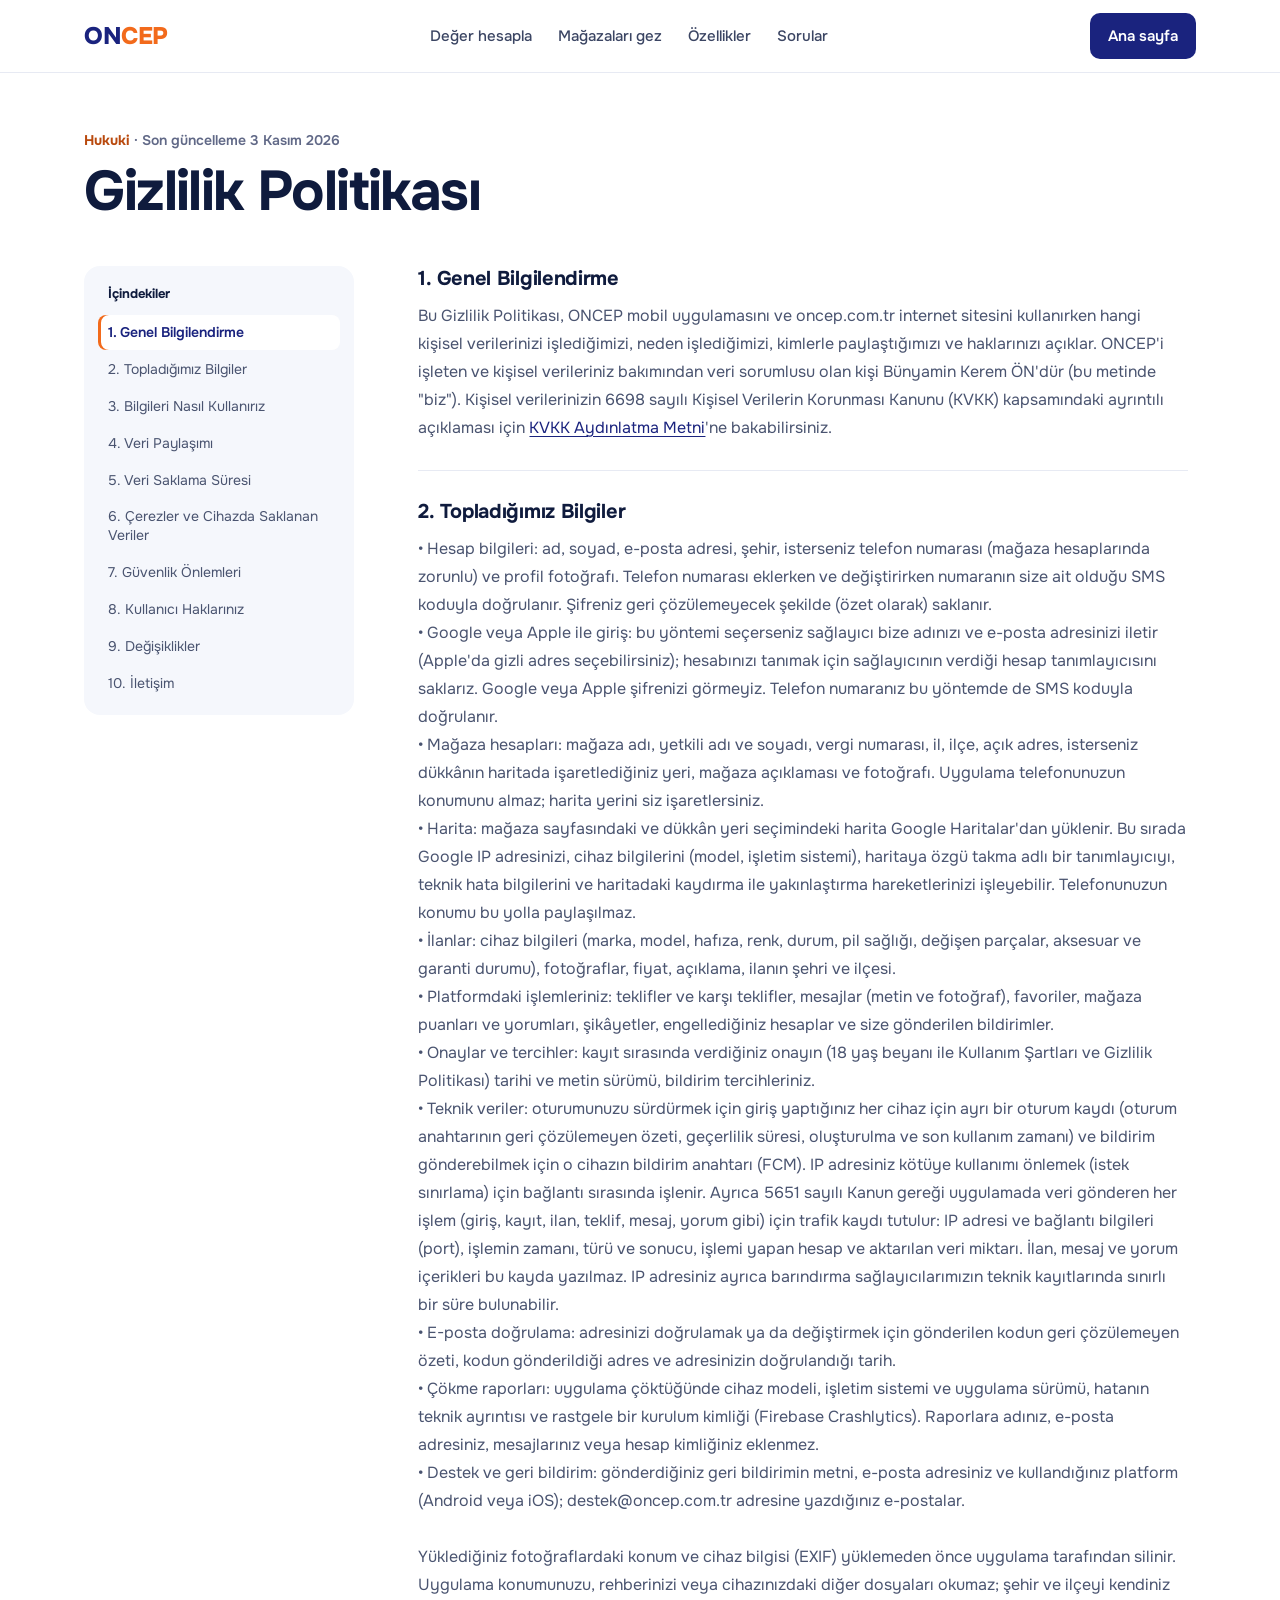
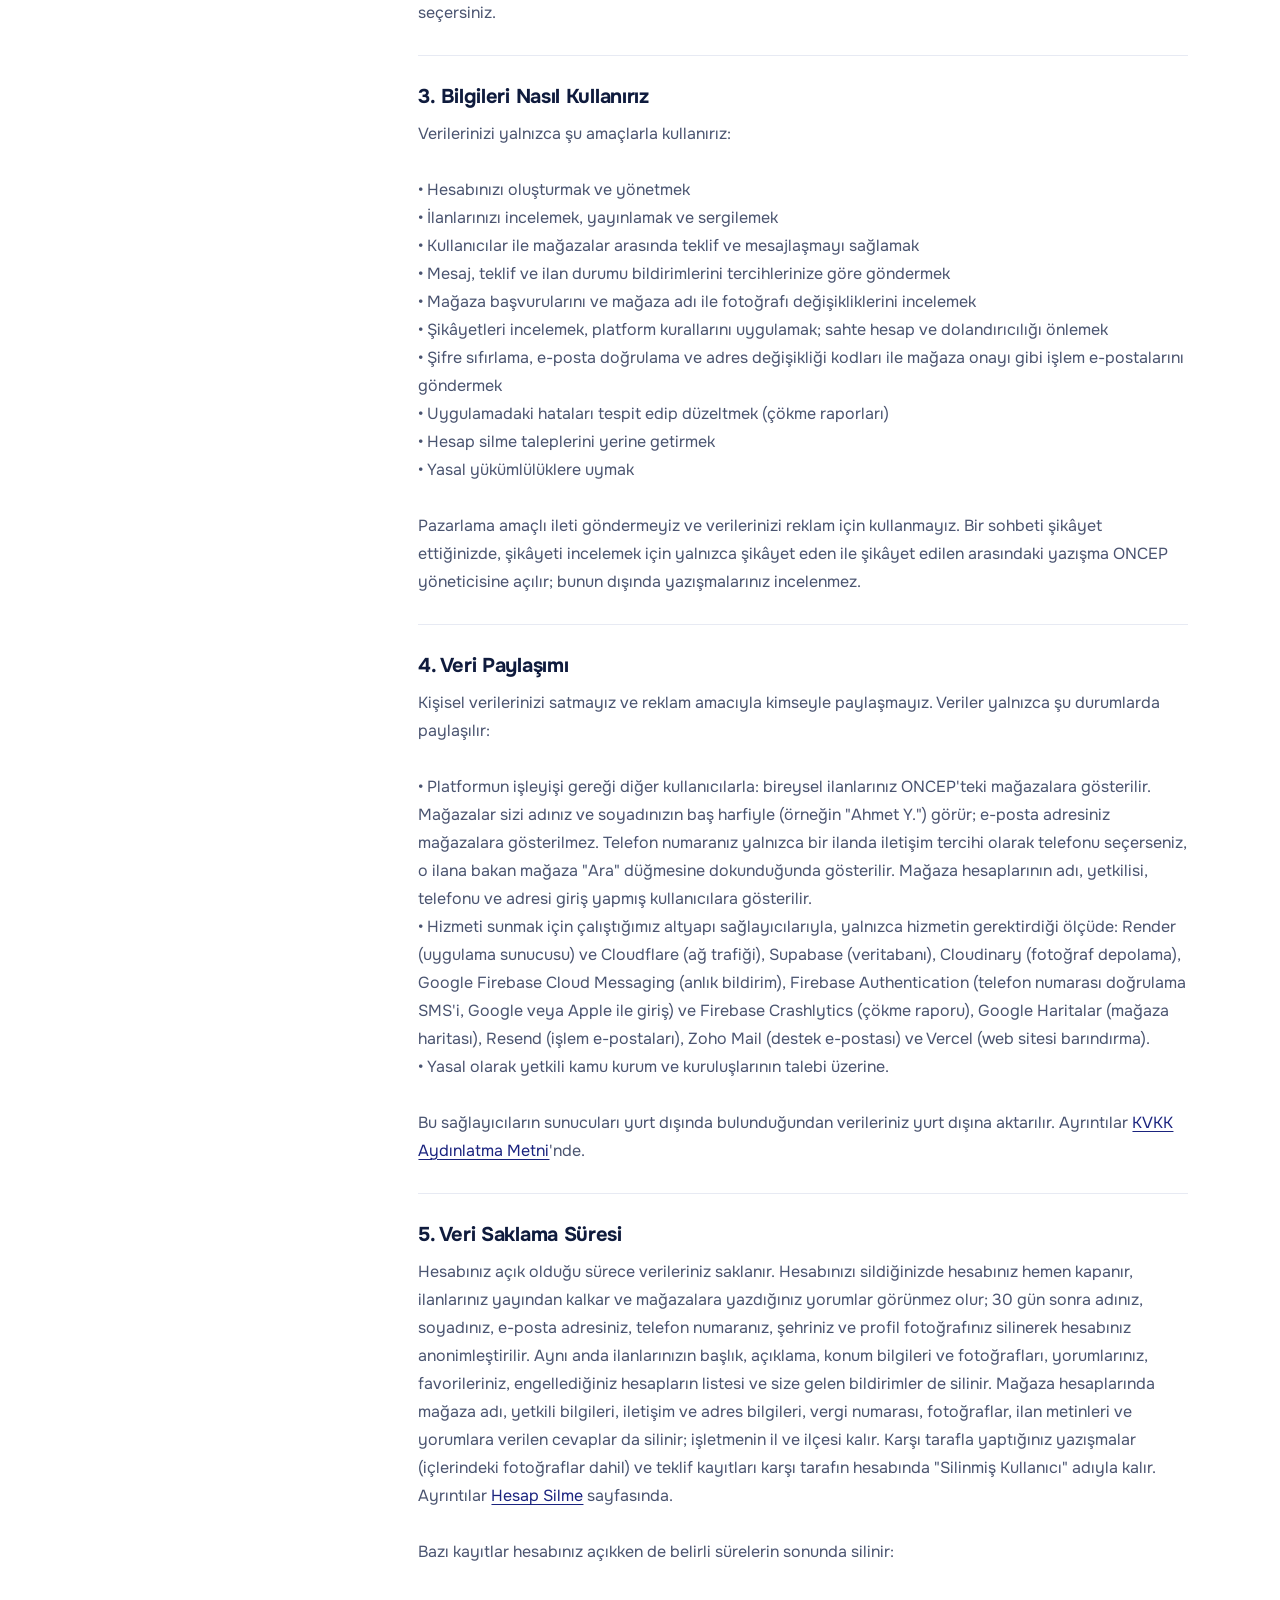
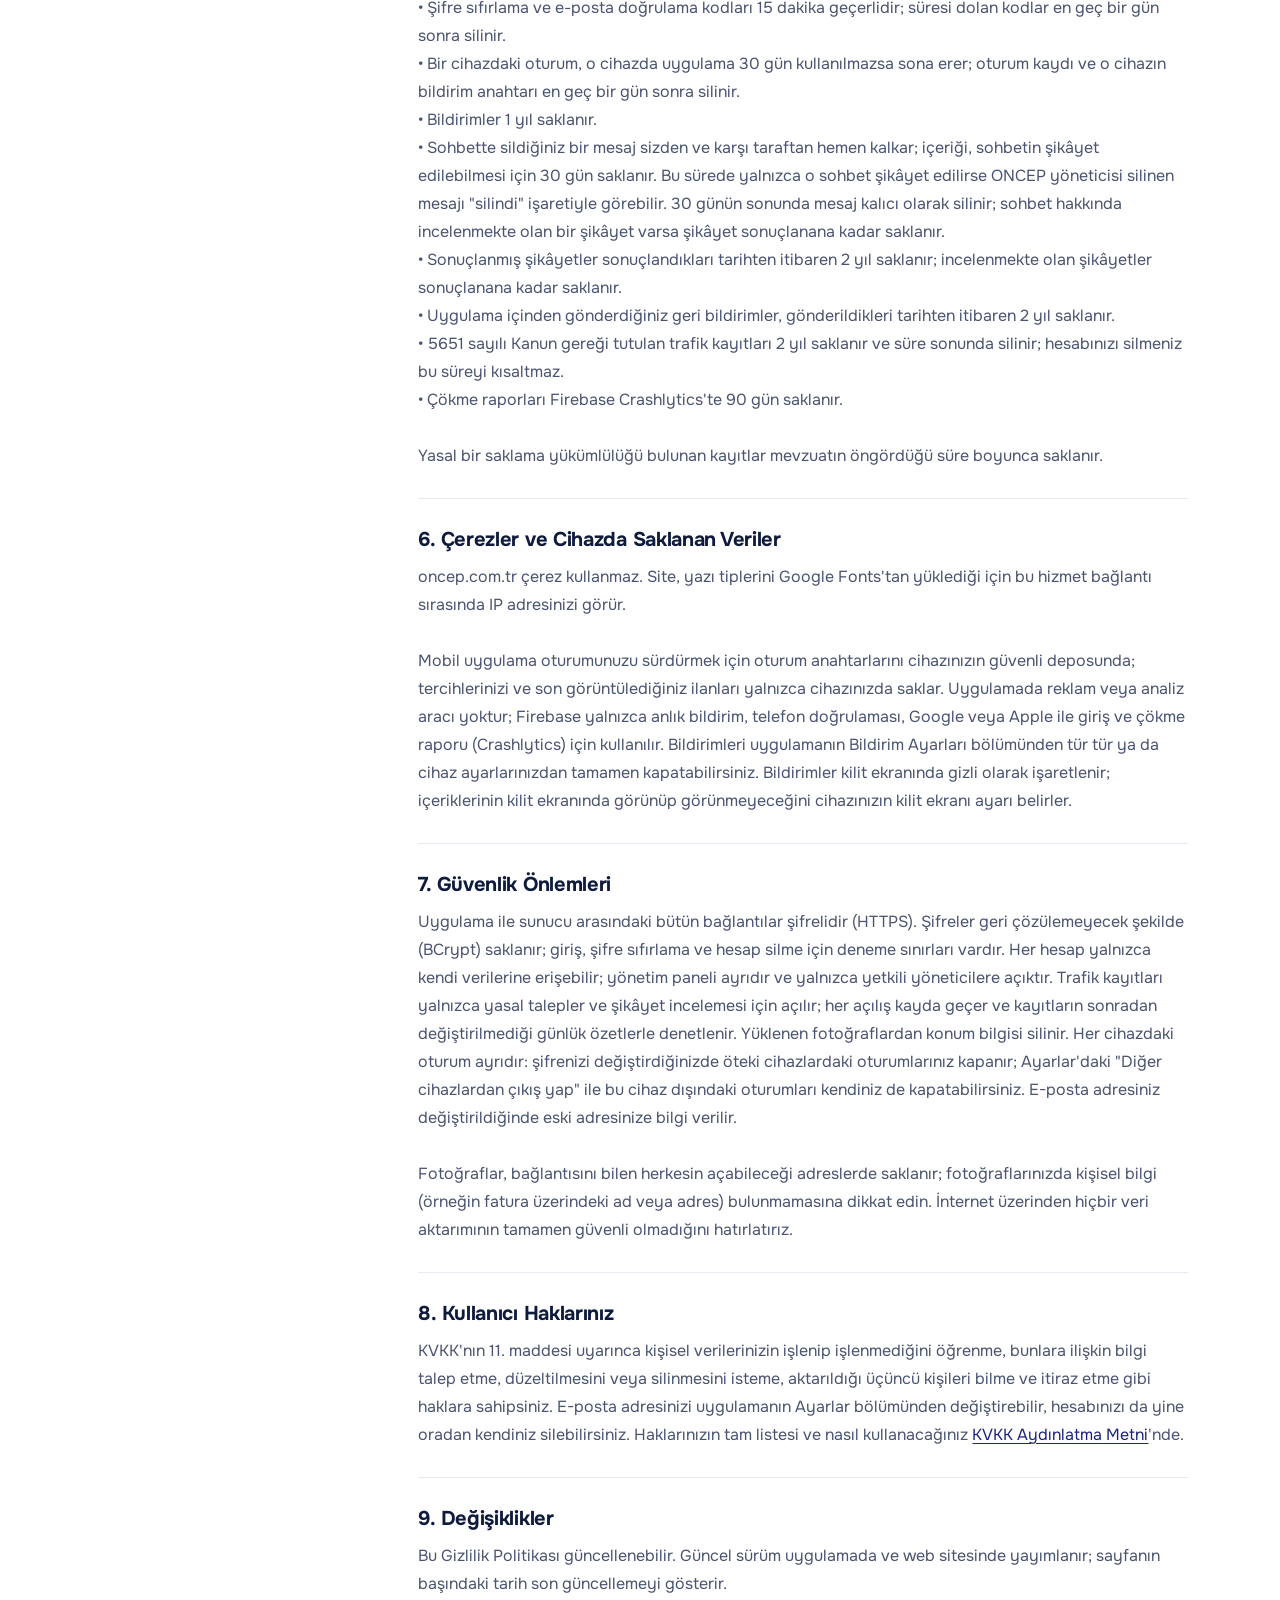
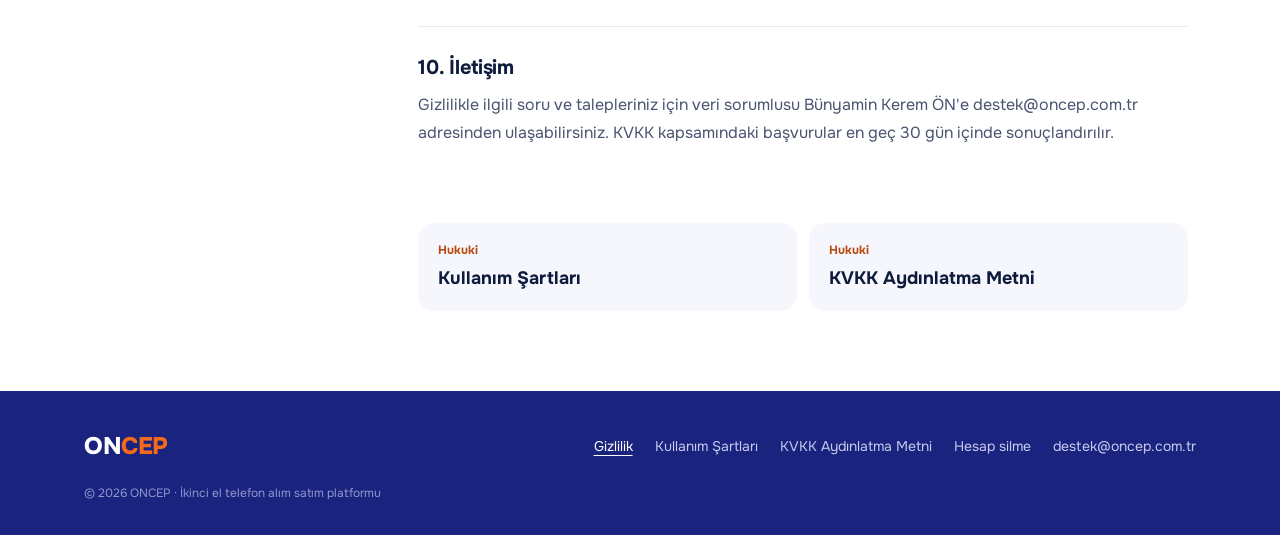
==== commit f5843304: "Yasal metinler: telefon numarası kullanıcı hesabında isteğe bağlı Co-Authored-By: Claude Opus 5.5 <n" ====
--- a/gizlilik/index.html
+++ b/gizlilik/index.html
@@ -4,7 +4,7 @@
 <meta charset="UTF-8">
 <meta name="viewport" content="width=device-width, initial-scale=1.0, viewport-fit=cover">
 <title>Gizlilik Politikası — ONCEP</title>
-<meta name="description" content="ONCEP Gizlilik Politikası. Son güncelleme: 2 Kasım 2026.">
+<meta name="description" content="ONCEP Gizlilik Politikası. Son güncelleme: 3 Kasım 2026.">
 <link rel="canonical" href="https://oncep.com.tr/gizlilik">
 <meta property="og:title" content="Gizlilik Politikası — ONCEP">
 <meta property="og:description" content="ONCEP hangi kişisel verileri, neden ve ne kadar süre işler; kimlerle paylaşır ve hakların neler.">
@@ -41,7 +41,7 @@
   </header>
 
   <main id="icerik">
-    <p class="alt-yazi"><b>Hukuki</b> · Son güncelleme 2 Kasım 2026</p>
+    <p class="alt-yazi"><b>Hukuki</b> · Son güncelleme 3 Kasım 2026</p>
     <h1>Gizlilik Politikası</h1>
 
     <div class="duzen">
@@ -68,7 +68,7 @@
         </section>
         <section id="b2">
           <h2>2. Topladığımız Bilgiler</h2>
-          <p>• Hesap bilgileri: ad, soyad, e-posta adresi, telefon numarası, şehir ve isterseniz profil fotoğrafı. Telefon numaranızın size ait olduğu kayıtta ve numarayı değiştirirken SMS koduyla doğrulanır. Şifreniz geri çözülemeyecek şekilde (özet olarak) saklanır.
+          <p>• Hesap bilgileri: ad, soyad, e-posta adresi, şehir, isterseniz telefon numarası (mağaza hesaplarında zorunlu) ve profil fotoğrafı. Telefon numarası eklerken ve değiştirirken numaranın size ait olduğu SMS koduyla doğrulanır. Şifreniz geri çözülemeyecek şekilde (özet olarak) saklanır.
 • Google veya Apple ile giriş: bu yöntemi seçerseniz sağlayıcı bize adınızı ve e-posta adresinizi iletir (Apple'da gizli adres seçebilirsiniz); hesabınızı tanımak için sağlayıcının verdiği hesap tanımlayıcısını saklarız. Google veya Apple şifrenizi görmeyiz. Telefon numaranız bu yöntemde de SMS koduyla doğrulanır.
 • Mağaza hesapları: mağaza adı, yetkili adı ve soyadı, vergi numarası, il, ilçe, açık adres, isterseniz dükkânın haritada işaretlediğiniz yeri, mağaza açıklaması ve fotoğrafı. Uygulama telefonunuzun konumunu almaz; harita yerini siz işaretlersiniz.
 • Harita: mağaza sayfasındaki ve dükkân yeri seçimindeki harita Google Haritalar'dan yüklenir. Bu sırada Google IP adresinizi, cihaz bilgilerini (model, işletim sistemi), haritaya özgü takma adlı bir tanımlayıcıyı, teknik hata bilgilerini ve haritadaki kaydırma ile yakınlaştırma hareketlerinizi işleyebilir. Telefonunuzun konumu bu yolla paylaşılmaz.
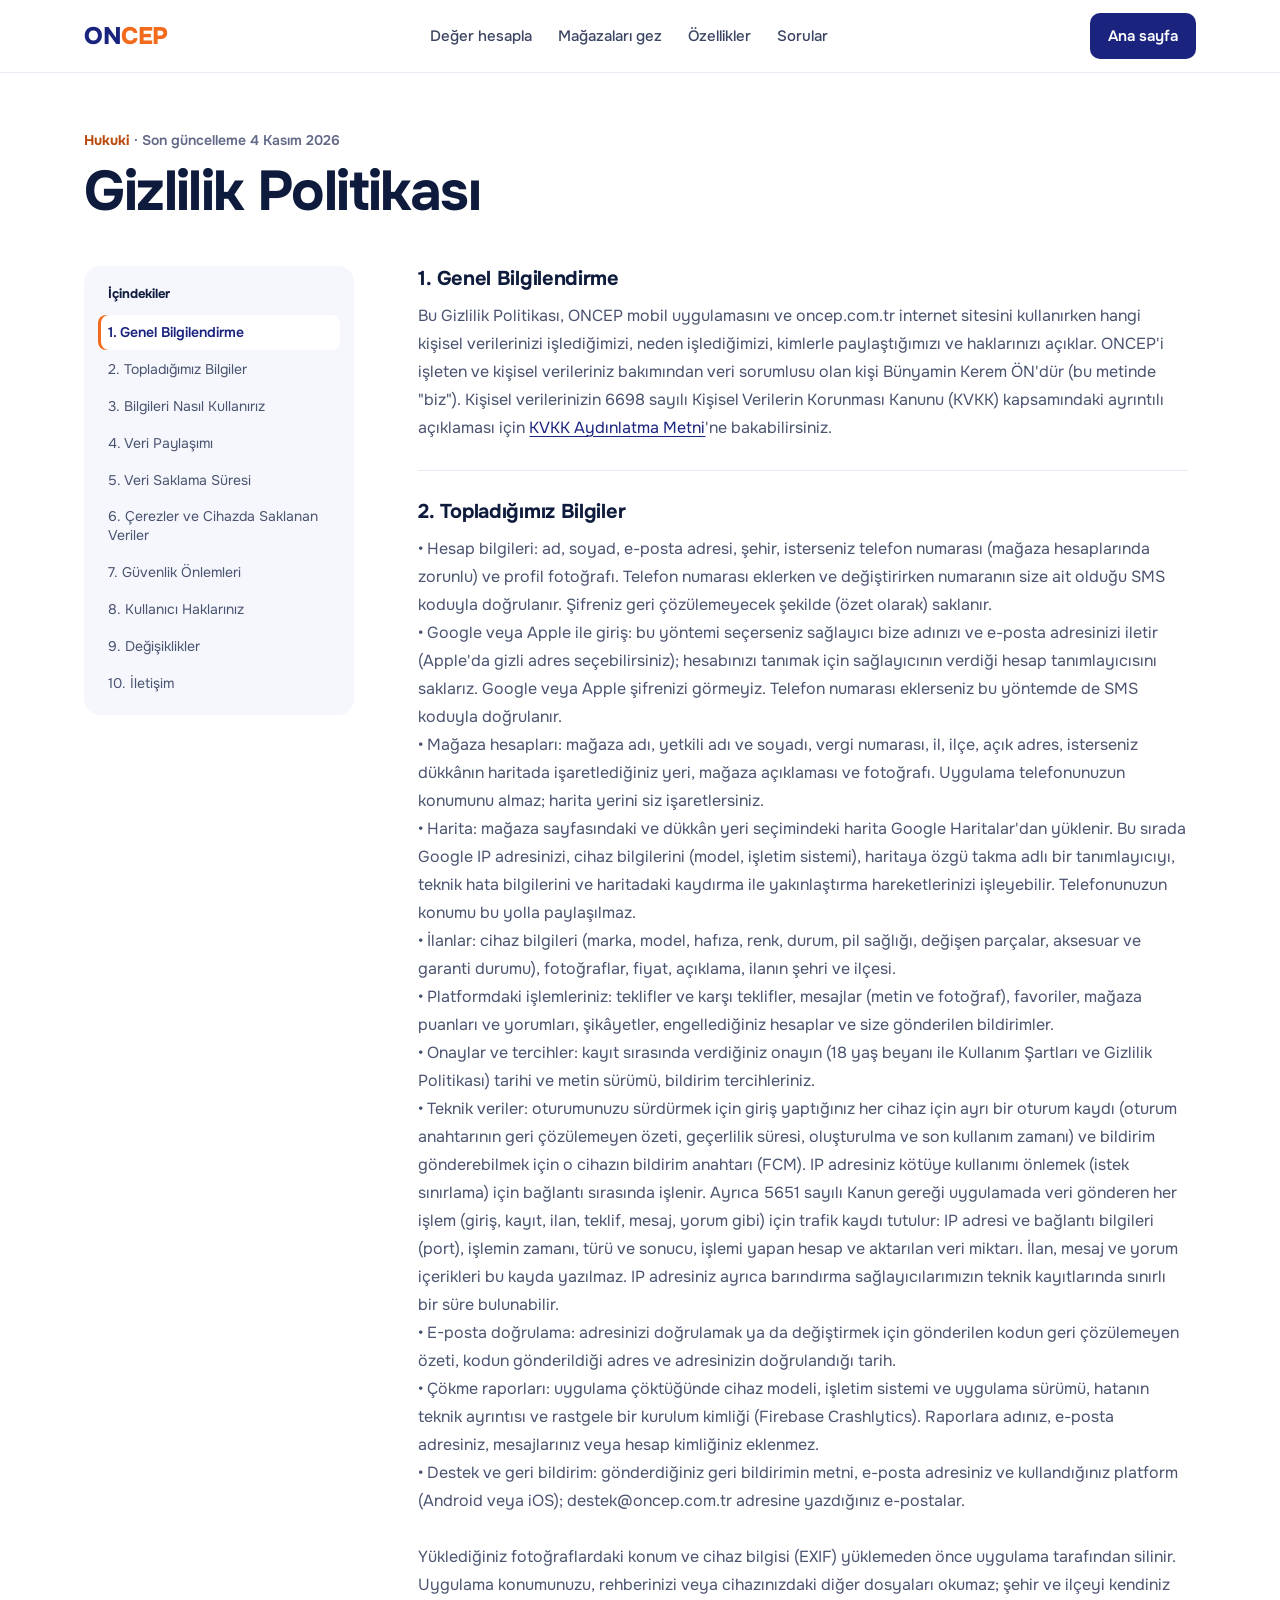
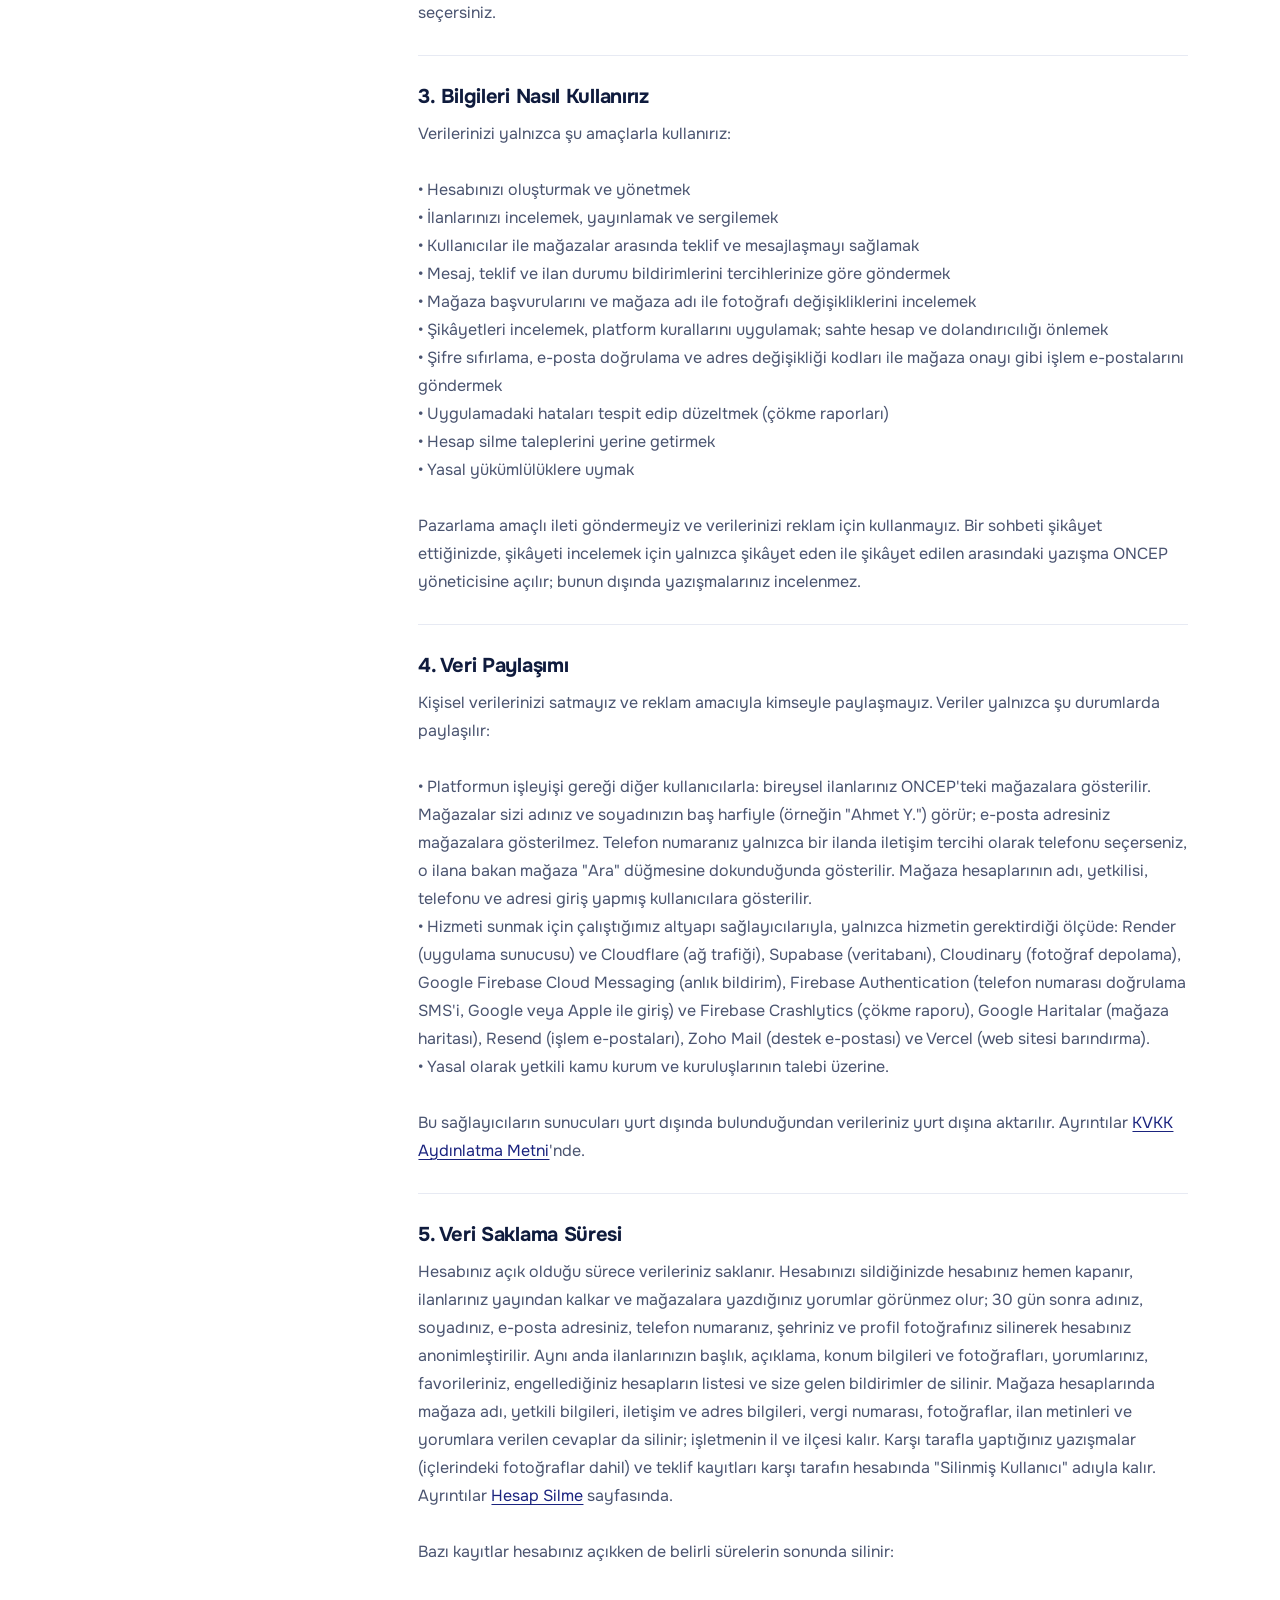
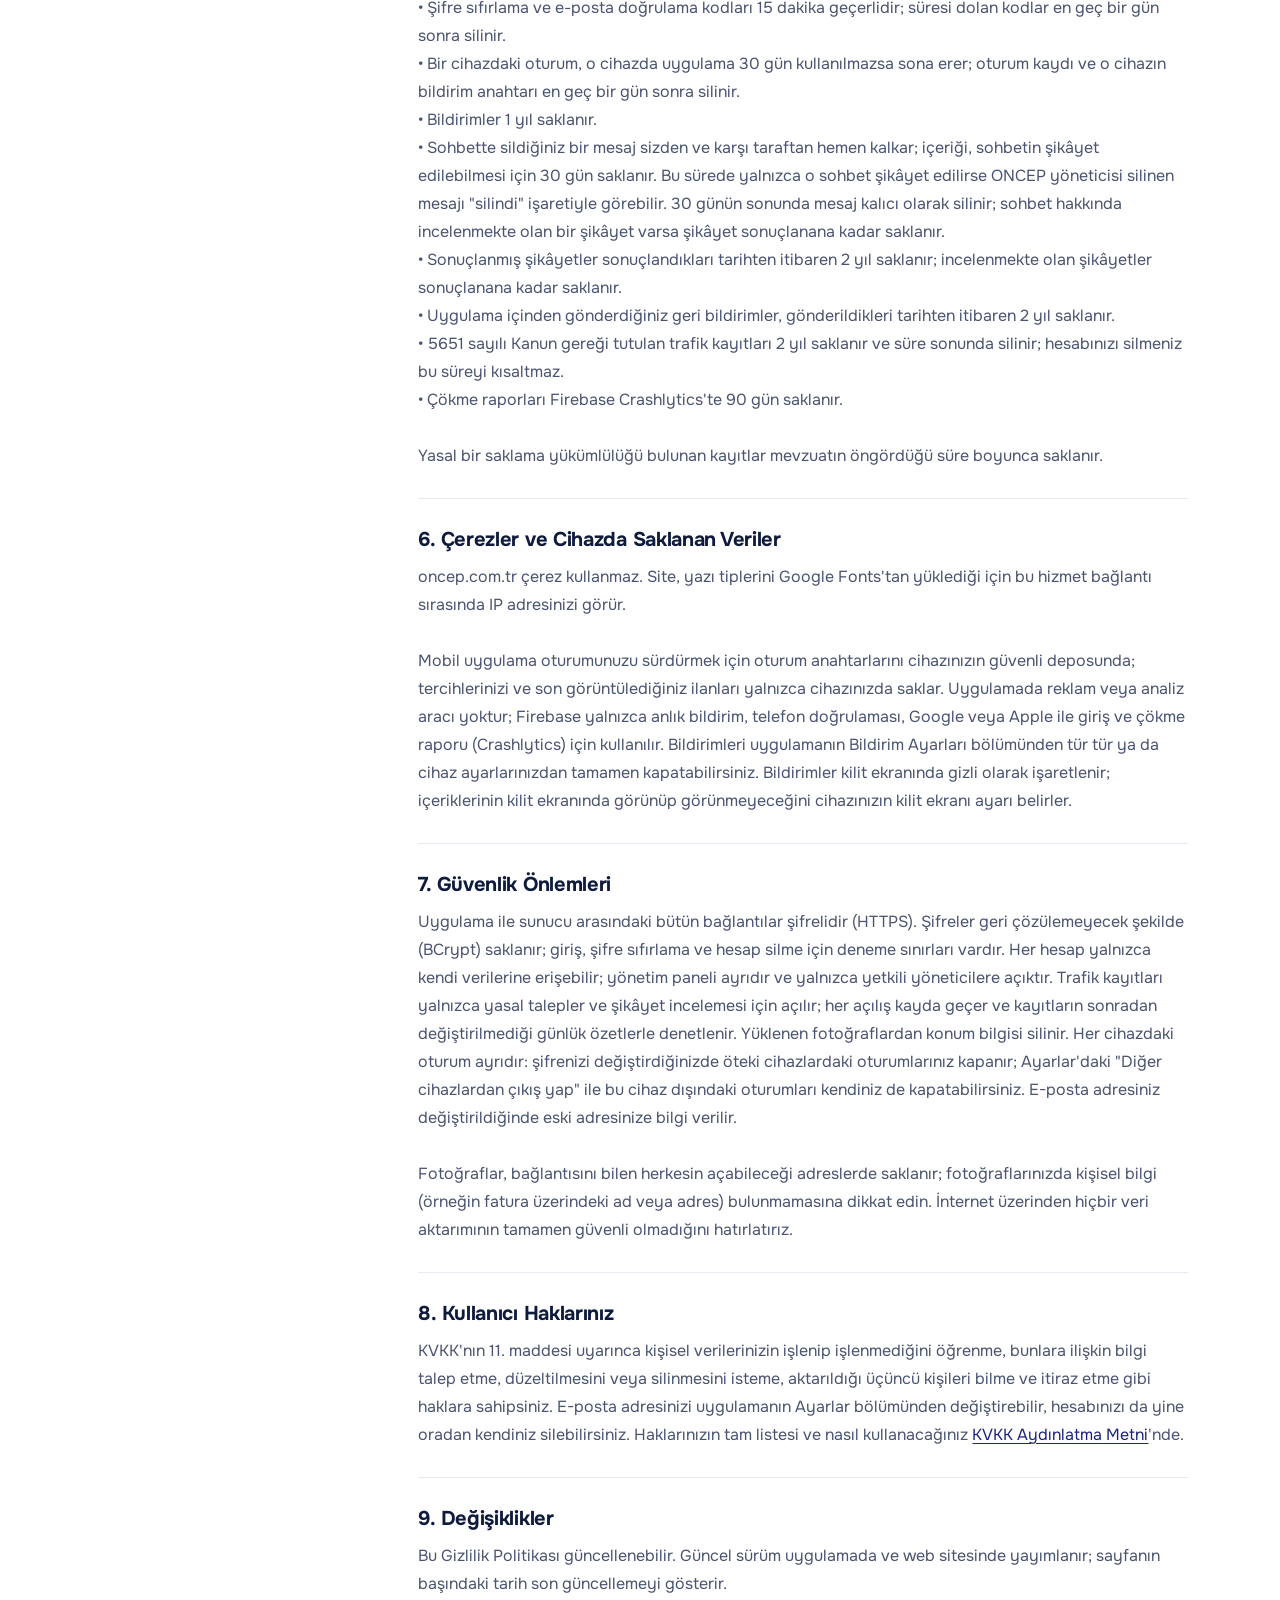
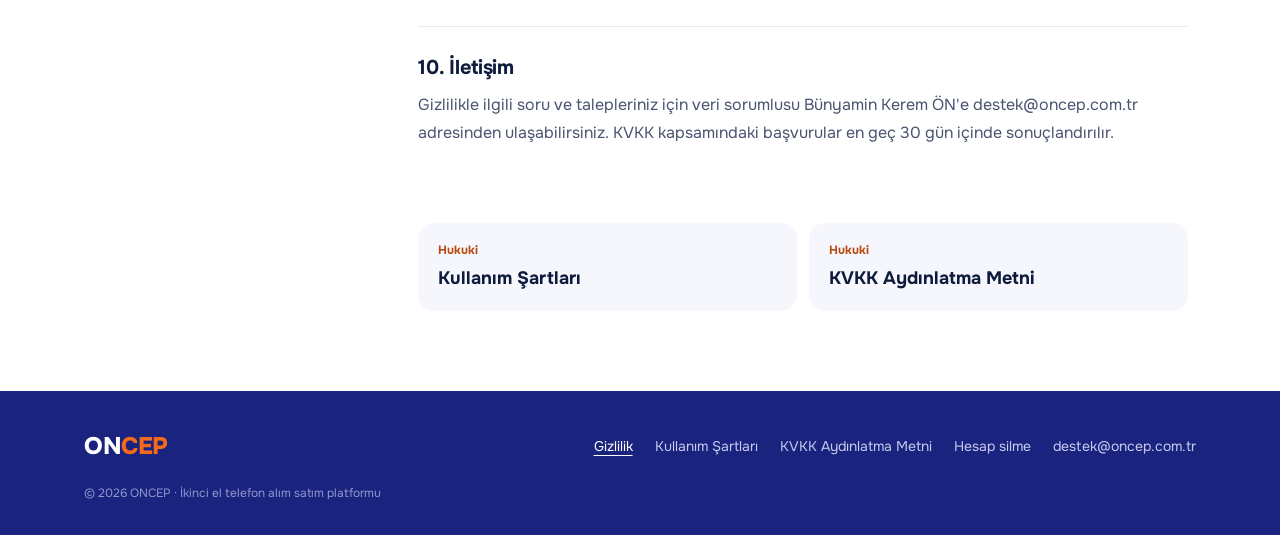
==== commit 4b08ff43: "Yasal metinler: telefon metni düzeltildi, tarih 4 Kasım 2026 Co-Authored-By: Claude Opus 5.5 <norepl" ====
--- a/gizlilik/index.html
+++ b/gizlilik/index.html
@@ -4,7 +4,7 @@
 <meta charset="UTF-8">
 <meta name="viewport" content="width=device-width, initial-scale=1.0, viewport-fit=cover">
 <title>Gizlilik Politikası — ONCEP</title>
-<meta name="description" content="ONCEP Gizlilik Politikası. Son güncelleme: 3 Kasım 2026.">
+<meta name="description" content="ONCEP Gizlilik Politikası. Son güncelleme: 4 Kasım 2026.">
 <link rel="canonical" href="https://oncep.com.tr/gizlilik">
 <meta property="og:title" content="Gizlilik Politikası — ONCEP">
 <meta property="og:description" content="ONCEP hangi kişisel verileri, neden ve ne kadar süre işler; kimlerle paylaşır ve hakların neler.">
@@ -41,7 +41,7 @@
   </header>
 
   <main id="icerik">
-    <p class="alt-yazi"><b>Hukuki</b> · Son güncelleme 3 Kasım 2026</p>
+    <p class="alt-yazi"><b>Hukuki</b> · Son güncelleme 4 Kasım 2026</p>
     <h1>Gizlilik Politikası</h1>
 
     <div class="duzen">
@@ -69,7 +69,7 @@
         <section id="b2">
           <h2>2. Topladığımız Bilgiler</h2>
           <p>• Hesap bilgileri: ad, soyad, e-posta adresi, şehir, isterseniz telefon numarası (mağaza hesaplarında zorunlu) ve profil fotoğrafı. Telefon numarası eklerken ve değiştirirken numaranın size ait olduğu SMS koduyla doğrulanır. Şifreniz geri çözülemeyecek şekilde (özet olarak) saklanır.
-• Google veya Apple ile giriş: bu yöntemi seçerseniz sağlayıcı bize adınızı ve e-posta adresinizi iletir (Apple'da gizli adres seçebilirsiniz); hesabınızı tanımak için sağlayıcının verdiği hesap tanımlayıcısını saklarız. Google veya Apple şifrenizi görmeyiz. Telefon numaranız bu yöntemde de SMS koduyla doğrulanır.
+• Google veya Apple ile giriş: bu yöntemi seçerseniz sağlayıcı bize adınızı ve e-posta adresinizi iletir (Apple'da gizli adres seçebilirsiniz); hesabınızı tanımak için sağlayıcının verdiği hesap tanımlayıcısını saklarız. Google veya Apple şifrenizi görmeyiz. Telefon numarası eklerseniz bu yöntemde de SMS koduyla doğrulanır.
 • Mağaza hesapları: mağaza adı, yetkili adı ve soyadı, vergi numarası, il, ilçe, açık adres, isterseniz dükkânın haritada işaretlediğiniz yeri, mağaza açıklaması ve fotoğrafı. Uygulama telefonunuzun konumunu almaz; harita yerini siz işaretlersiniz.
 • Harita: mağaza sayfasındaki ve dükkân yeri seçimindeki harita Google Haritalar'dan yüklenir. Bu sırada Google IP adresinizi, cihaz bilgilerini (model, işletim sistemi), haritaya özgü takma adlı bir tanımlayıcıyı, teknik hata bilgilerini ve haritadaki kaydırma ile yakınlaştırma hareketlerinizi işleyebilir. Telefonunuzun konumu bu yolla paylaşılmaz.
 • İlanlar: cihaz bilgileri (marka, model, hafıza, renk, durum, pil sağlığı, değişen parçalar, aksesuar ve garanti durumu), fotoğraflar, fiyat, açıklama, ilanın şehri ve ilçesi.
